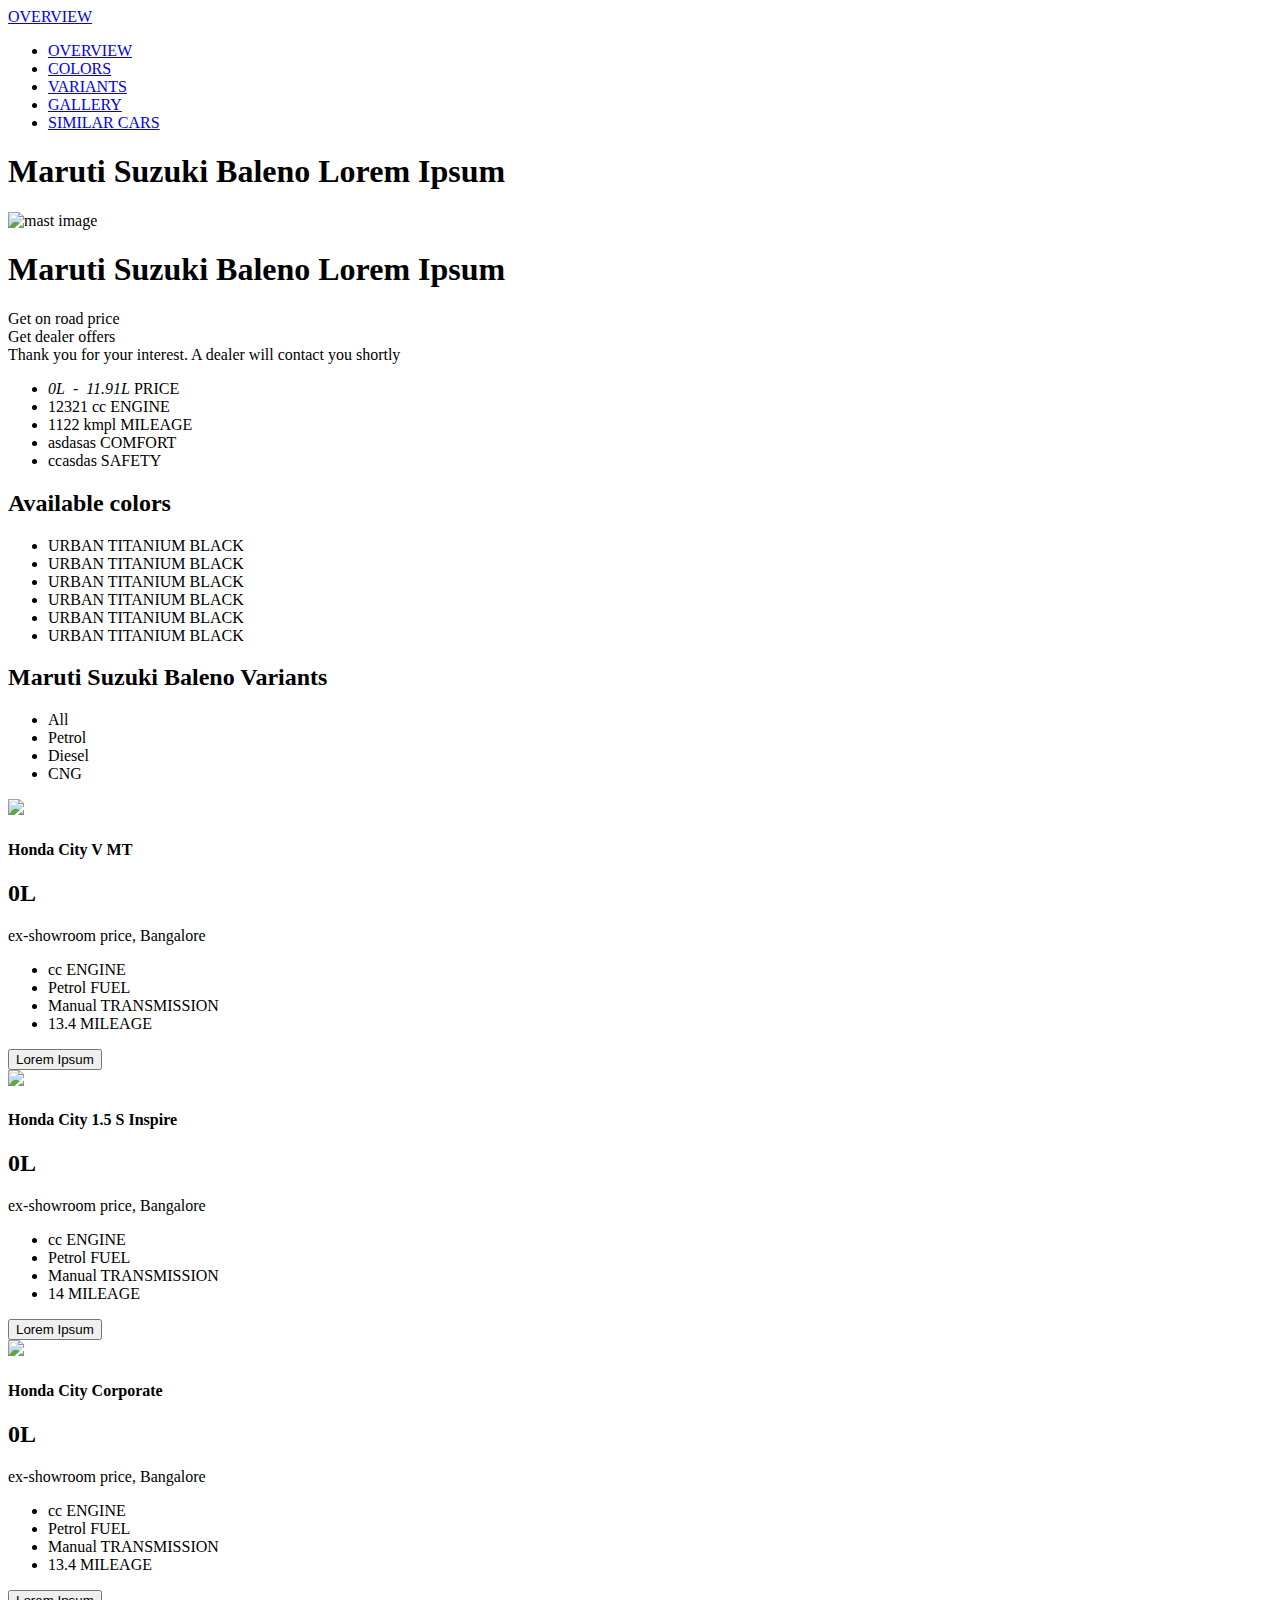
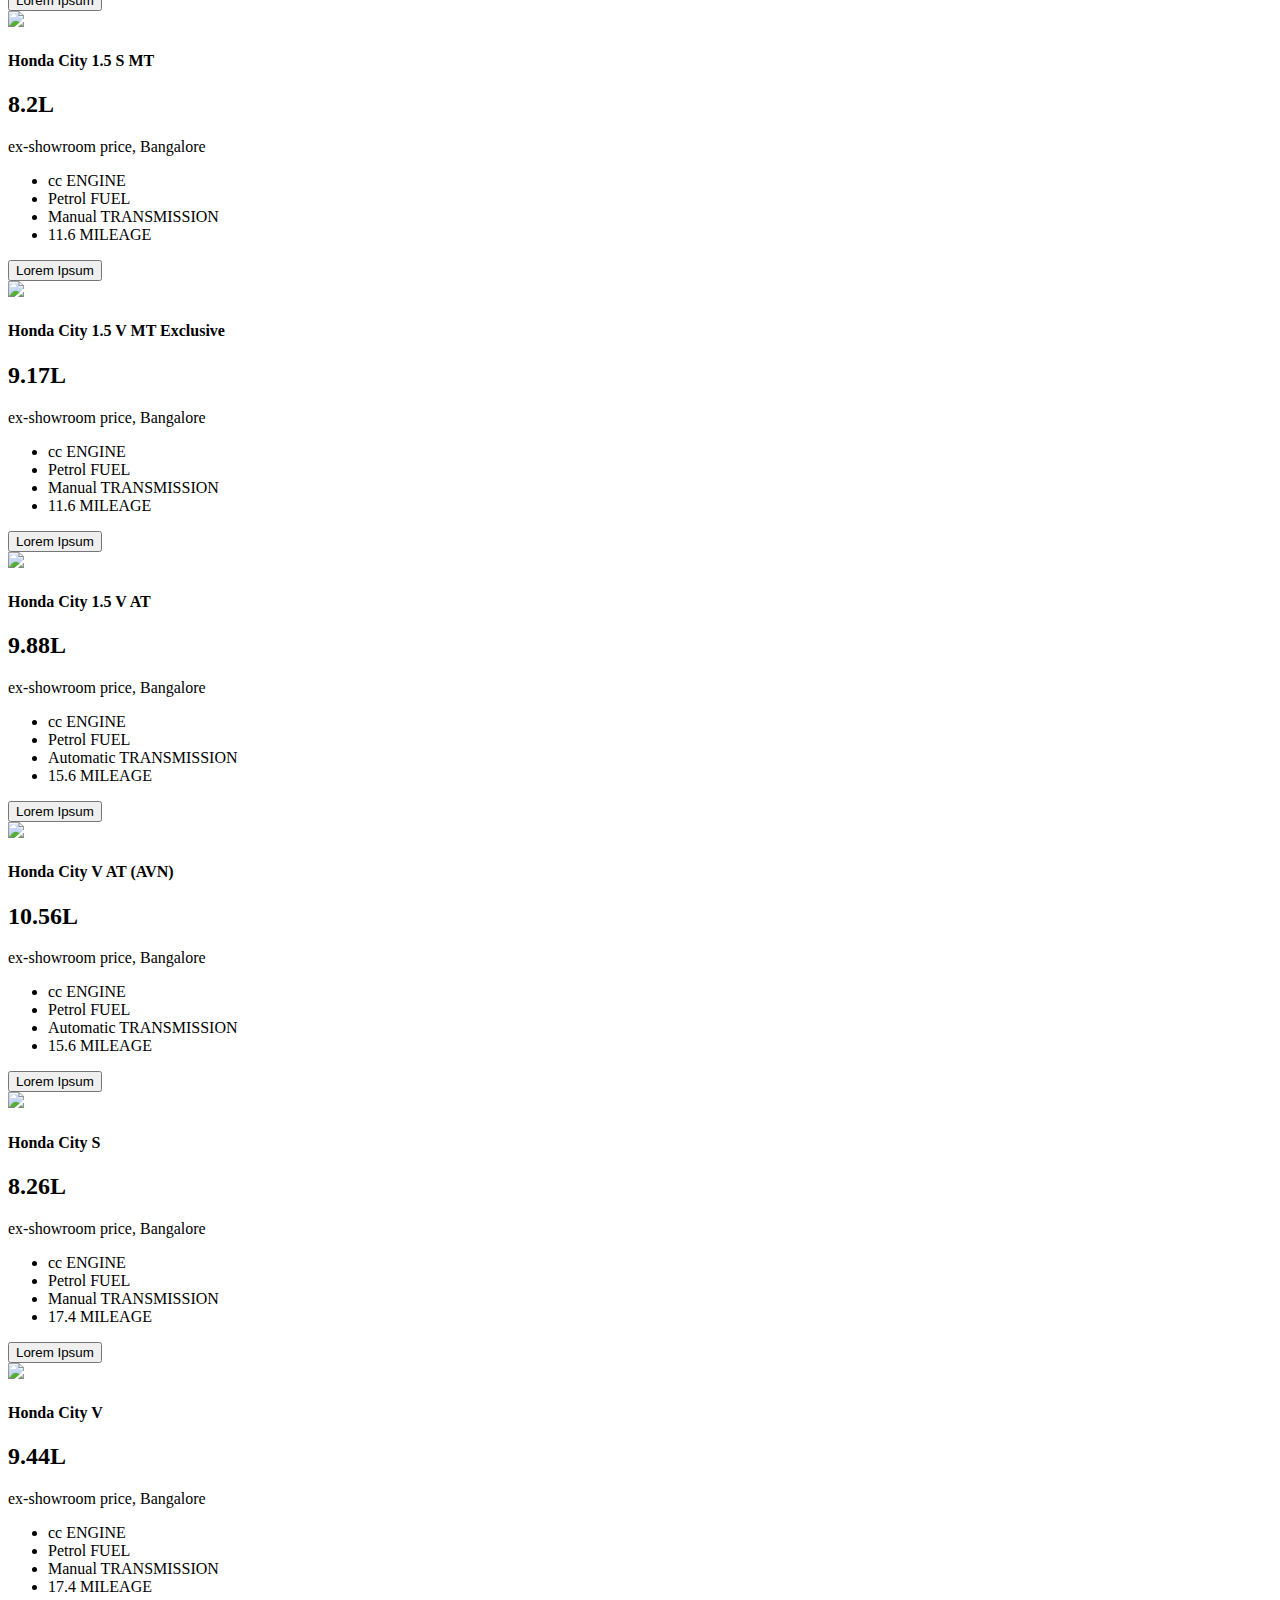
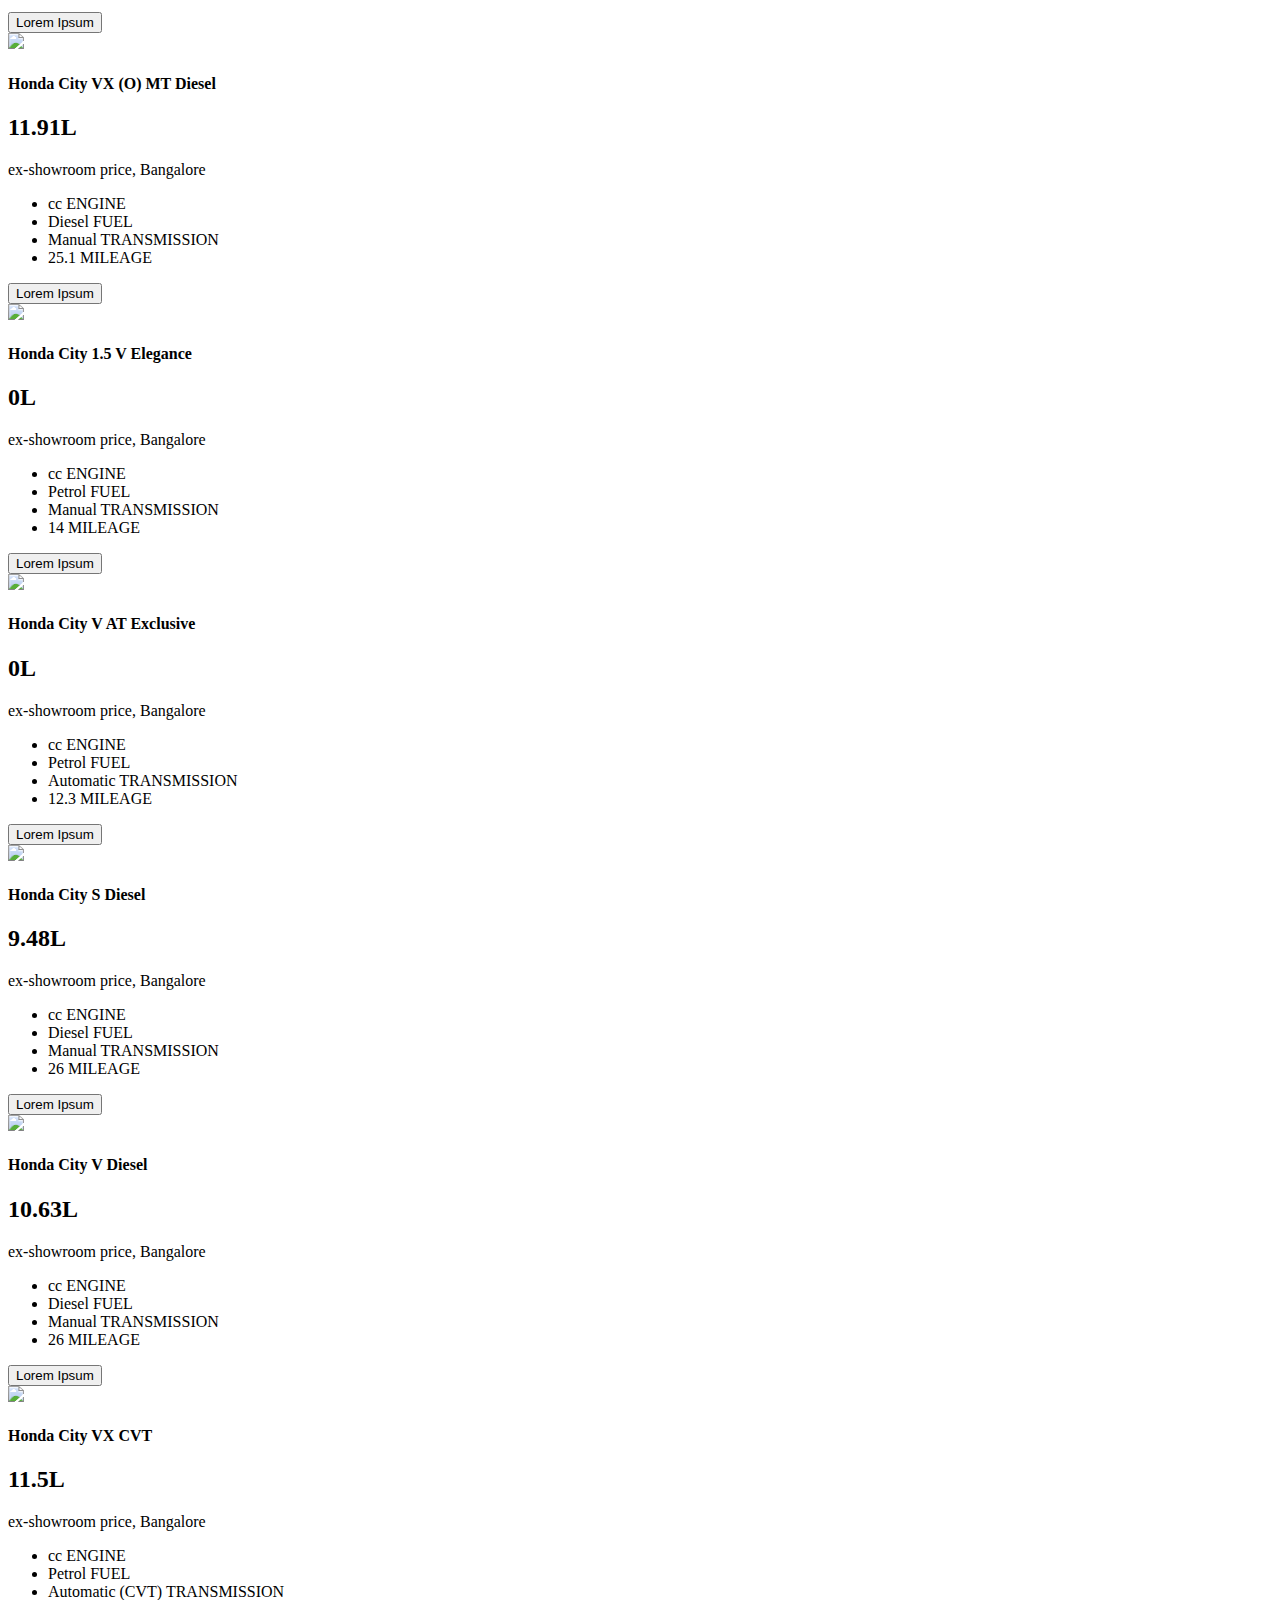
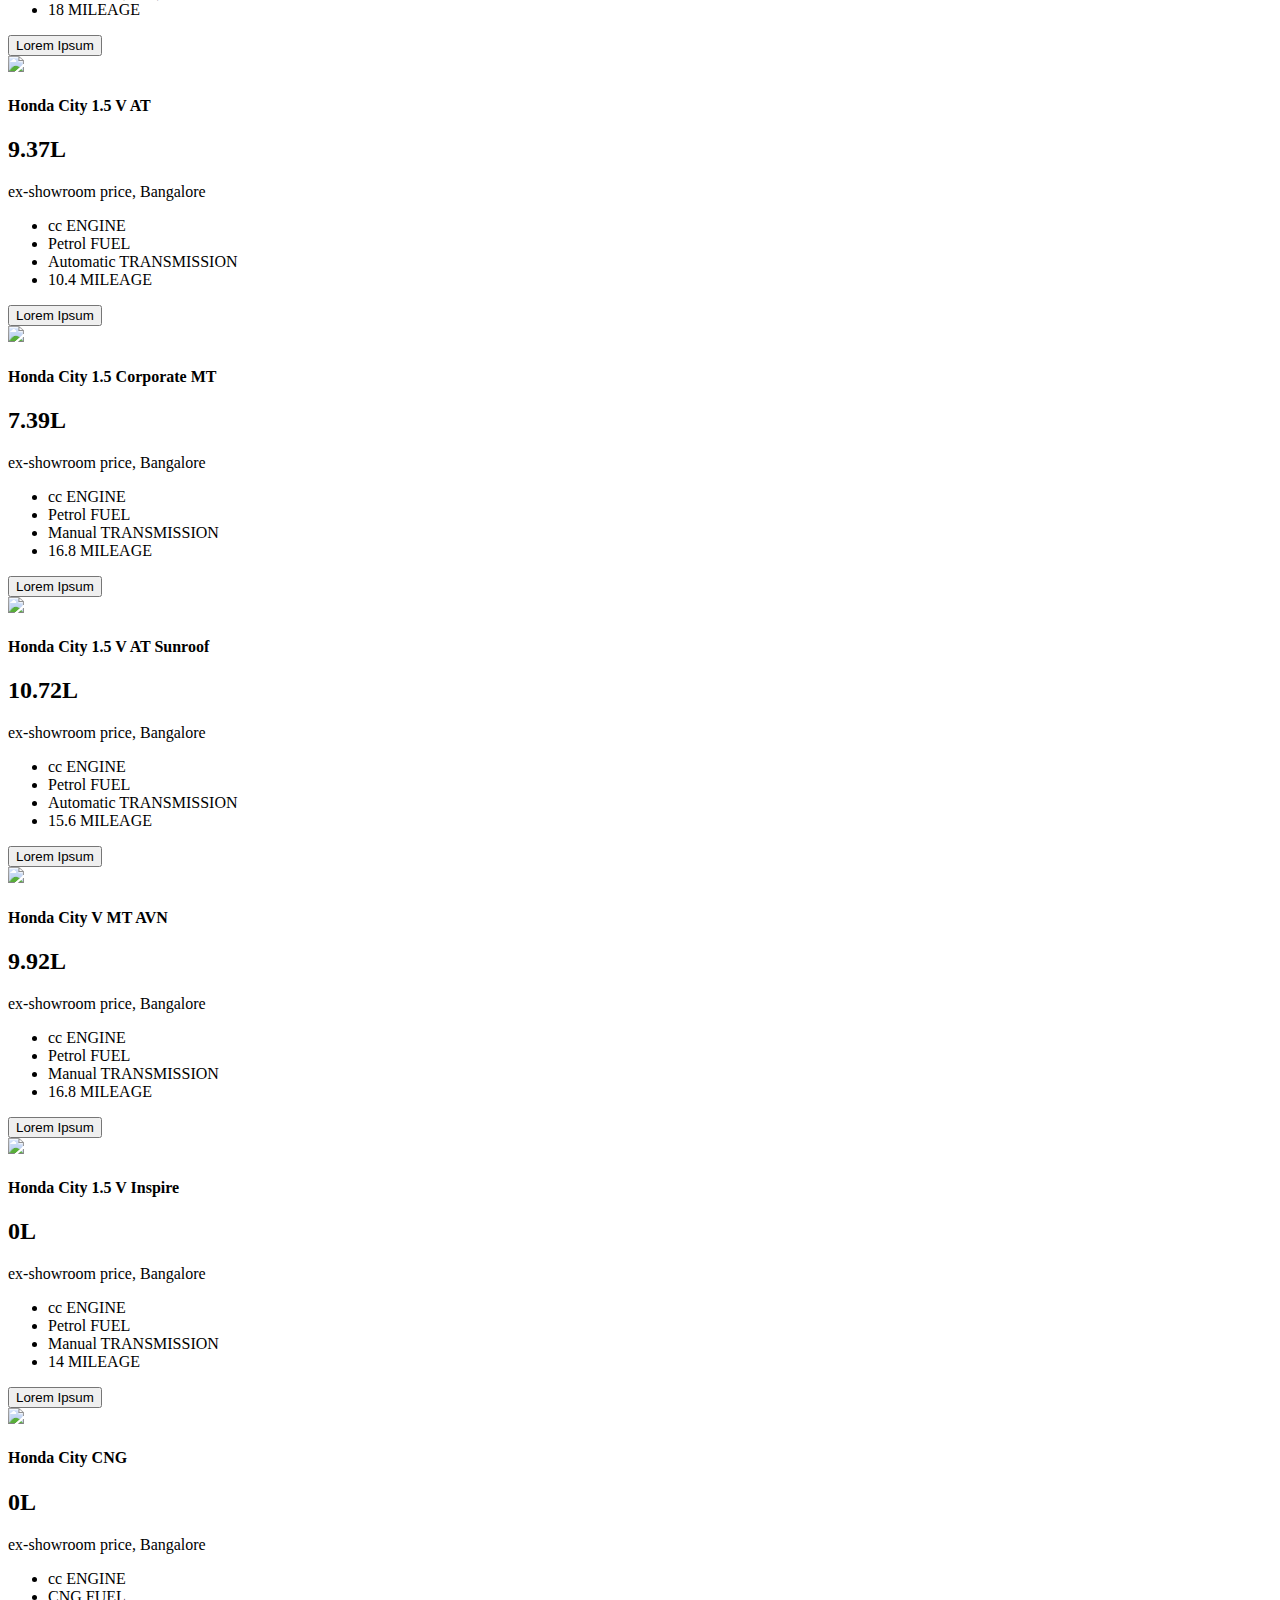
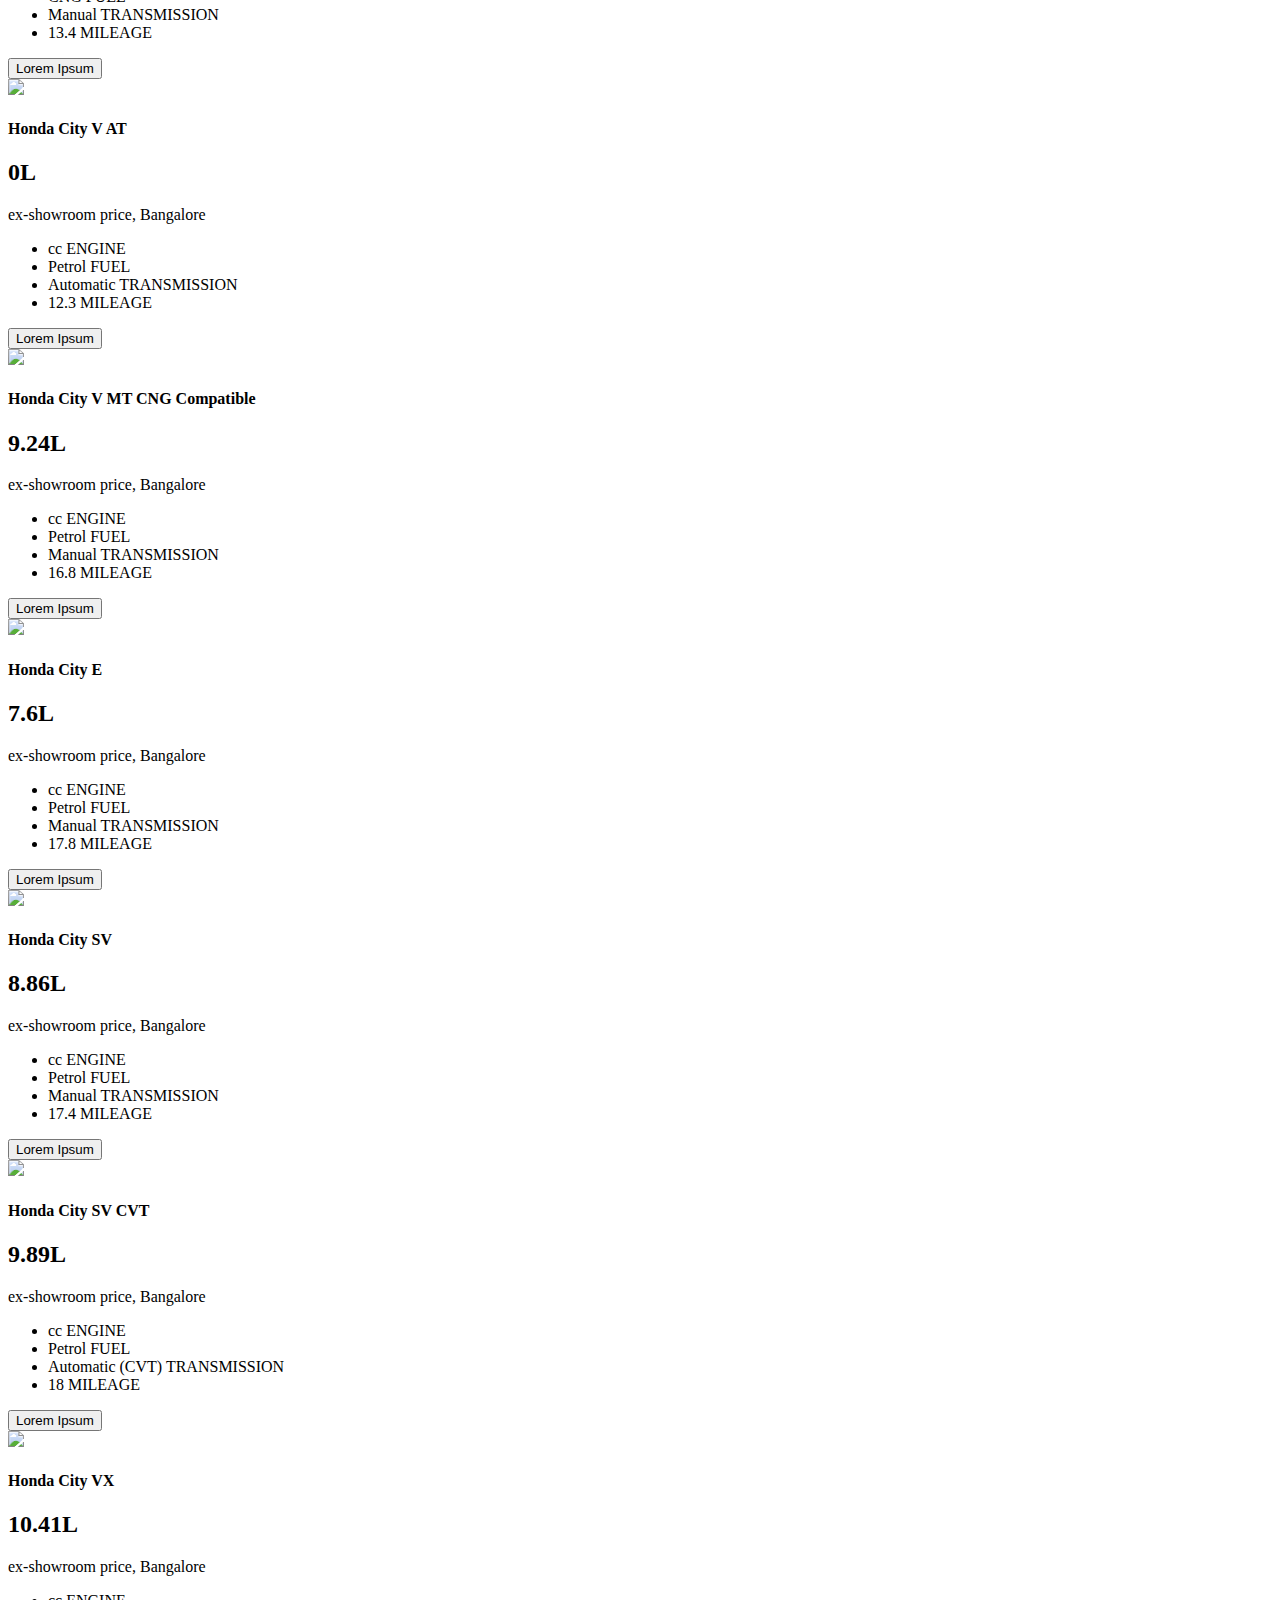
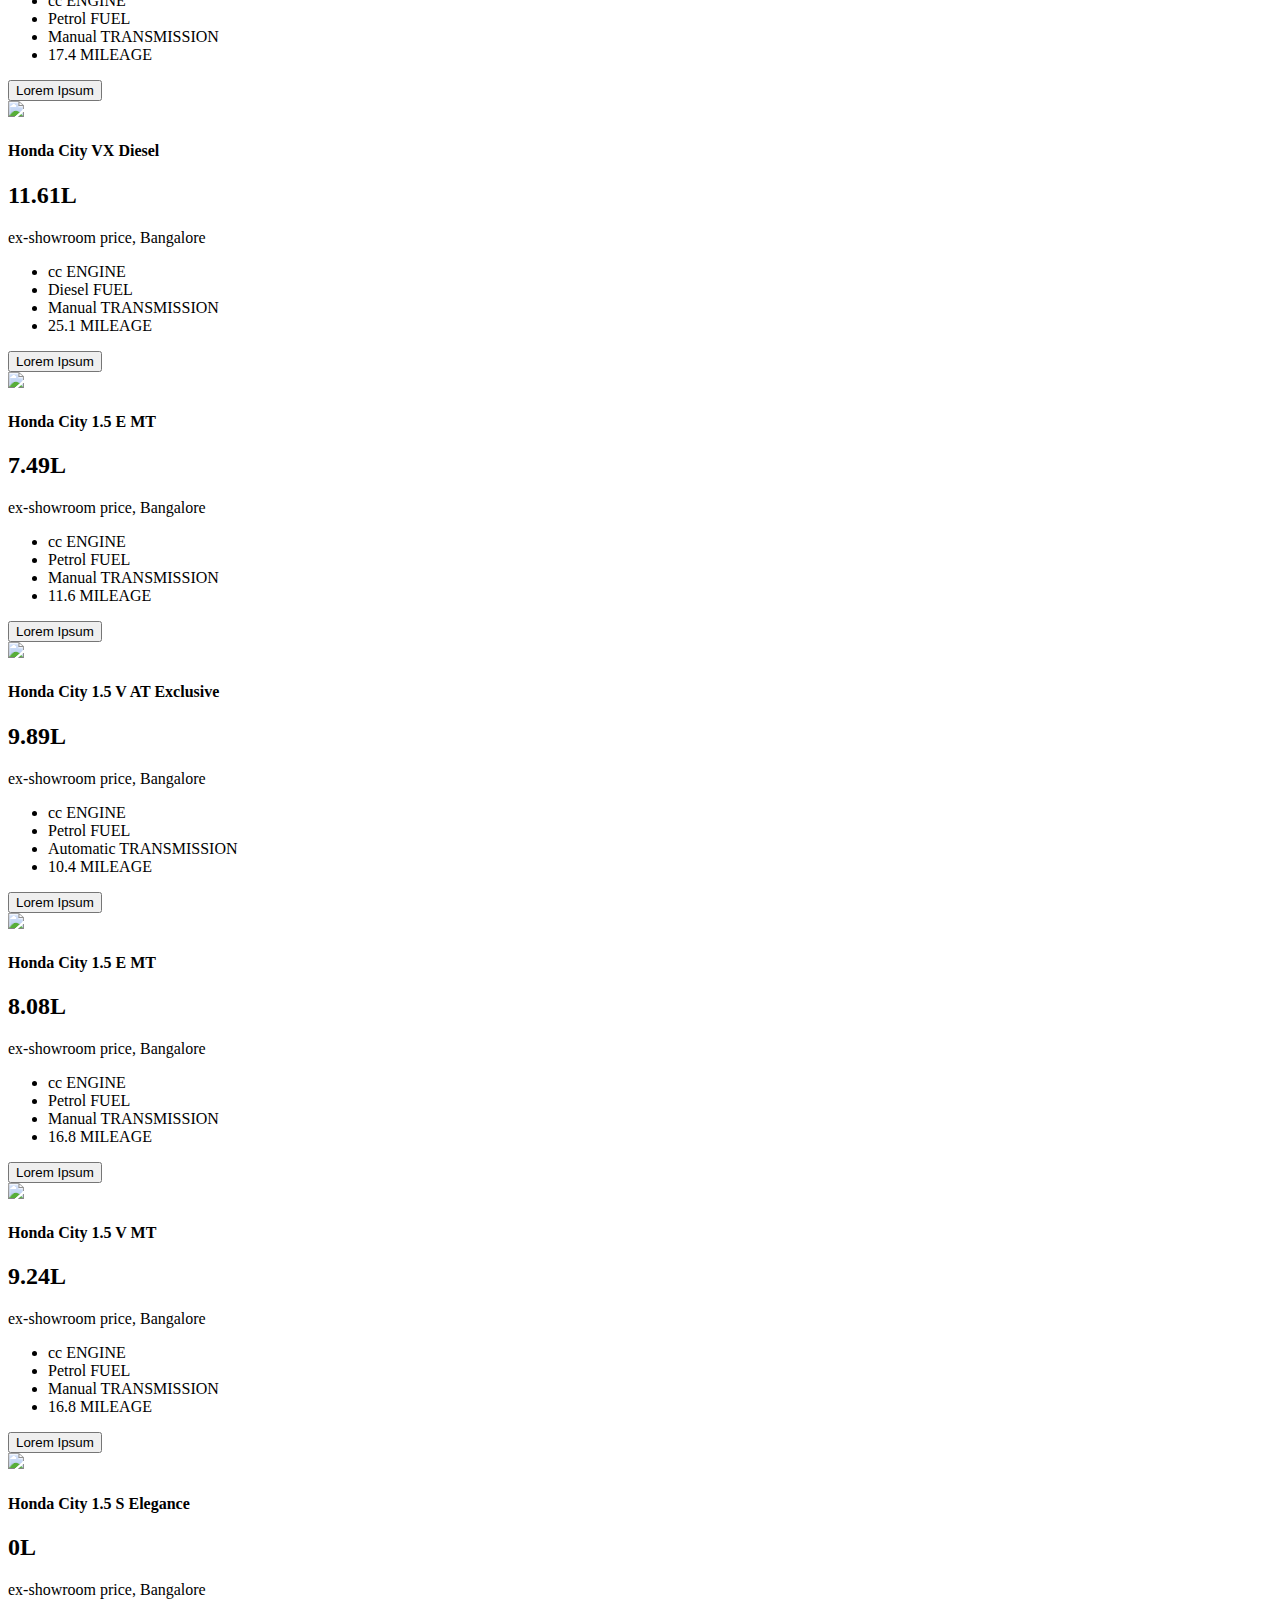
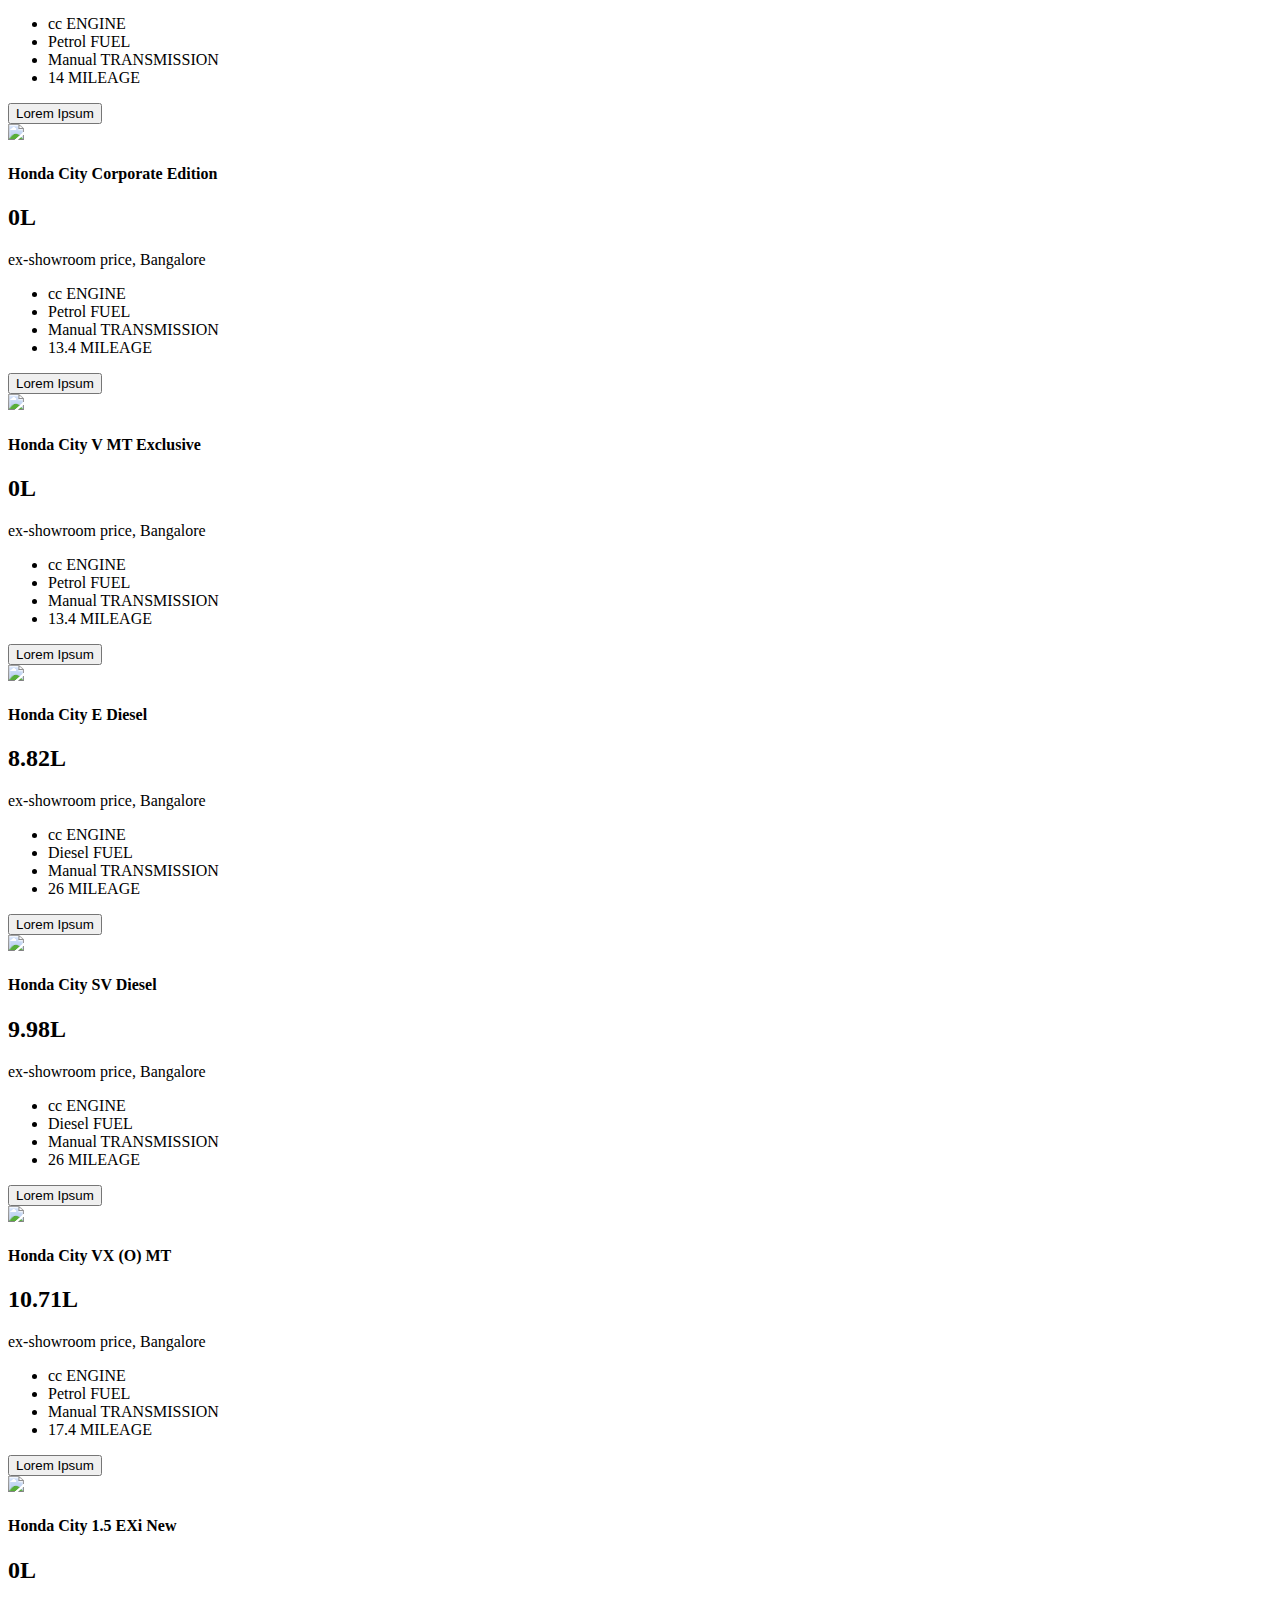
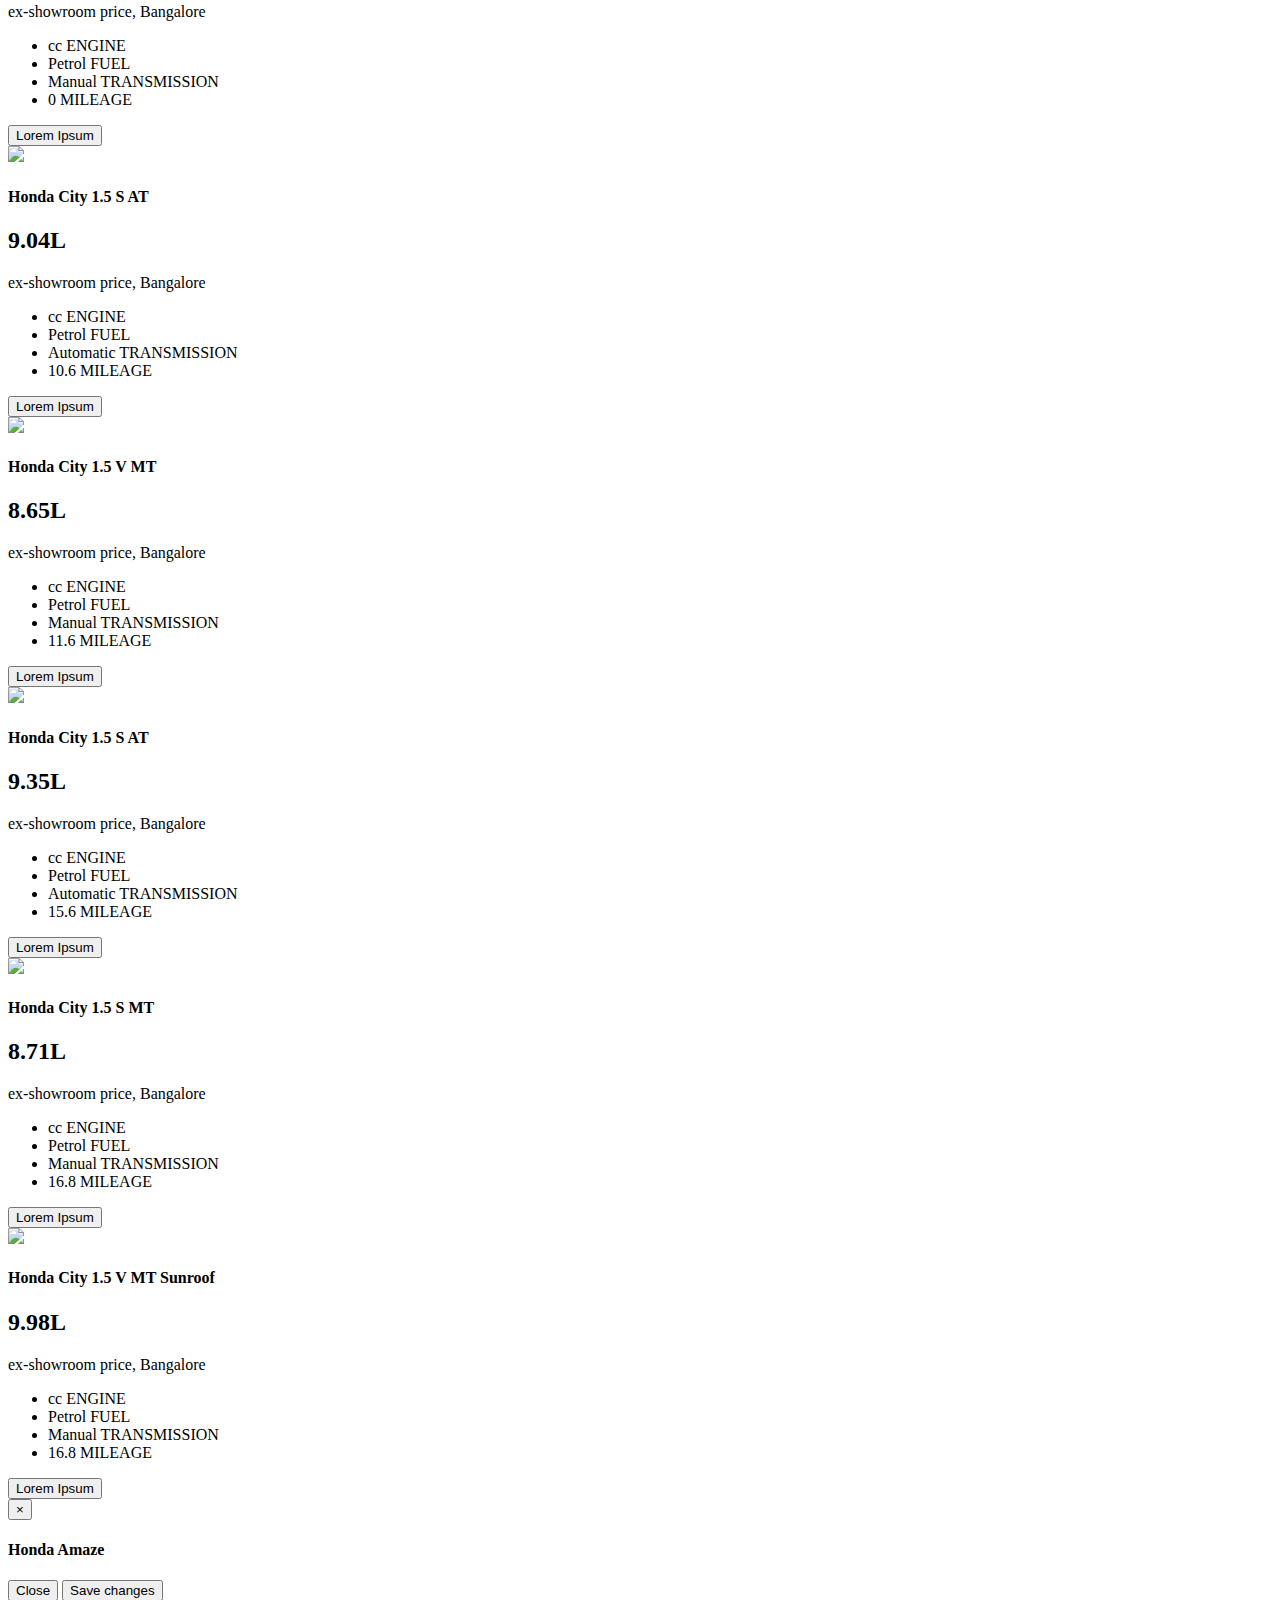
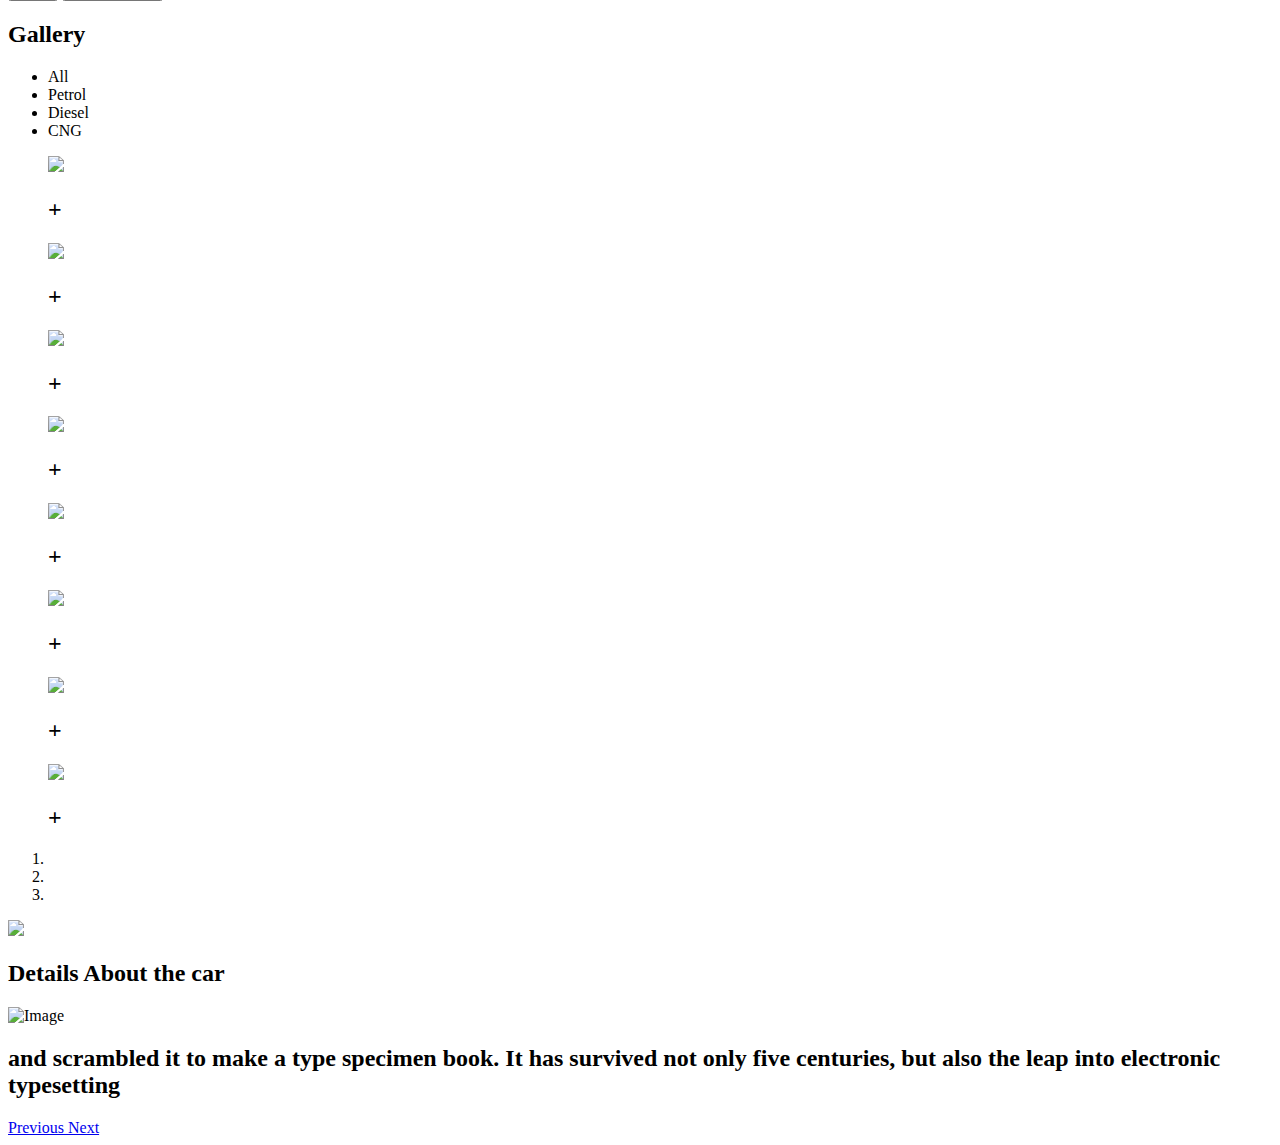
==== newcars.html @ f6df0045 "initial commit" ====
<!DOCTYPE html>
<html lang="">
<head>
    <meta charset="UTF-8">
    <title>Untitled Document</title>
	<meta name="Author" content=""/>
	<link rel="stylesheet" type="text/css" href="/home/quikr/quikr_prod/QuikrBaseCode/css/car/bootstrap.css">
	<link rel="stylesheet" type="text/css" href="/home/quikr/quikr_prod/QuikrBaseCode/public/css/cars/newcars/styles.css">
	<link rel="stylesheet" type="text/css" href="/home/quikr/quikr_prod/QuikrBaseCode/public/css/cars/newcars/carsmodel.css">

</head>
<body>
<div class="wrapper animate-in">
	<section class="container nc-heading"><nav class="row nc-nav js-nc-nav"><div class="col-xs-10 visible-xs">
            <a href="#">OVERVIEW</a><i class="icon-arrows_up"></i>
    </div>
    <ul class="col-xs-10 hidden-xs">
<li class="col-sm-2">
                    <a href="#">OVERVIEW</a><i class="icon-arrows_up visible-xs"></i>
            </li>
            <li class="col-sm-2"><a href="#">COLORS</a></li>
            <li class="col-sm-2"><a href="#">VARIANTS</a></li>
            <li class="col-sm-2"><a href="#">GALLERY</a></li>
            <li class="col-sm-2"><a href="#">SIMILAR CARS</a></li>
    </ul>
<div class="nc-share col-xs-2">
            <i class="icon-basic_share"></i>			
            <i class="icon-tweet hidden-xs"></i>
            <i class="icon-facebook-logo hidden-xs"></i>
            <i class="icon-facebook-logo hidden-xs"></i>
    </div>
</nav></section><section class="container nc-mask animate-mask" data-class="animate-mask"><div class="nc-image col-xs-12 col-sm-7">
        <h1 class="no-lr-padding col-xs-12 visible-xs">
                <span class="js-nc-modalname">Maruti Suzuki Baleno Lorem Ipsum</span>                        
        </h1>        
        <img class="img-responsive" src="/images/car/newcars/baleno.png" alt="mast image">
</div>
<div class="nc-cta col-xs-12 col-sm-5 animate-cta" data-class="animate-cta">
        <div class="row">
                <h1 class="no-lr-padding col-xs-12 hidden-xs">
                        <span class="js-nc-modalname">Maruti Suzuki Baleno Lorem Ipsum</span>                        
                </h1>                
                <div class="col-xs-12">
                        <div class="row">
                                <div class="nc-cta-price no-lr-padding col-xs-6">
                                        <a class="js-nc-cta-price no-lr-padding btn btn-style-normal ">
                                                Get on road price
                                        </a>
                                </div>
                                <div class="nc-cta-dealeroffer no-left-padding col-xs-6">
                                        <a class="js-nc-cta-dealeroffer no-lr-padding btn btn-style-normal">
                                                Get dealer offers
                                        </a>
                                </div>
                        </div>  
                        <div class="hidden">    
                                <i></i>
                                <div class="">
                                        <span>Thank you for your interest.</span>
                                        <span>A dealer will contact you shortly</span>
                                </div>
                        </div>
                </div>
        </div>
</div>


</section><section class="nc-features" data-class="animate-features"><ul class="container">
<li class="nc-price col-xs-2 ">
            <span>
                    <i class="nc-price-min js-price-min icon-rupee-symbol">0L</i>
                    &nbsp;-&nbsp;
                    <i class="js-price-max icon-rupee-symbol">11.91L</i>
            </span>
            <span>PRICE</span>
    </li>
    <li class="nc-price js-nc-engine col-xs-2">
            <span class="js-nc-engine-val">12321 cc</span>
            <span>ENGINE</span>
    </li>
    <li class="nc-price js-nc-mileage col-xs-2">
            <span class="js-nc-mileage-val">1122 kmpl</span>
            <span>MILEAGE</span>
    </li>
    <li class="nc-price js-nc-comfort col-xs-2">
            <span class="js-nc-comfort-val">asdasas</span>
            <span>COMFORT</span>
    </li>
    <li class="nc-price js-nc-safety col-xs-2">
            <span class="js-nc-safety-val">ccasdas</span>
            <span>SAFETY</span>
    </li>			
</ul></section><section class="container nc-colors animate-colors" data-class="animate-colors"><h2 class="col-xs-12">Available colors</h2>
	<ul class="col-xs-12">
<li class="col-xs-2 col-sm-3">
                <div class="row">
                        <div class="nc-colorhex col-xs-2 col-sm-3"></div>
                        <div class="nc-colorname hidden-xs col-sm-9">
                                <span>URBAN TITANIUM</span> 
                                <span class="">BLACK</span>
                        </div>
                </div>
        </li>
        <li class="col-xs-2 col-sm-3">
                <div class="row">				
                        <div class="nc-colorhex col-xs-2 col-sm-3"></div>				
                        <div class="nc-colorname col-sm-9 hidden-xs">
                                <span>URBAN TITANIUM</span> 
                                <span class="">BLACK</span>
                        </div>
                </div>
        </li>
        <li class="col-xs-2 col-sm-3">
                <div class="row">				
                        <div class="nc-colorhex col-xs-2 col-sm-3"></div>				
                        <div class="nc-colorname col-sm-9 hidden-xs">
                                <span>URBAN TITANIUM</span> 
                                <span class="">BLACK</span>
                        </div>
                </div>
        </li>
        <li class="col-xs-2 col-sm-3">
                <div class="row">
                        <div class="nc-colorhex col-xs-2 col-sm-3"></div>				
                        <div class="nc-colorname col-sm-9 hidden-xs">
                                <span>URBAN TITANIUM</span> 
                                <span class="">BLACK</span>
                        </div>
                </div>
        </li>
        <li class="col-xs-2 col-sm-3">
                <div class="row">				
                        <div class="nc-colorhex col-xs-2 col-sm-3"></div>

                        <div class="nc-colorname col-sm-9 hidden-xs">
                                <span>URBAN TITANIUM</span> 
                                <span class="">BLACK</span>
                        </div>
                </div>
        </li>
        <li class="col-xs-2 col-sm-3">
                <div class="row">				
                        <div class="nc-colorhex col-xs-2 col-sm-3"></div>
                        <div class="nc-colorname col-sm-9 hidden-xs">
                                <span>URBAN TITANIUM</span> 
                                <span class="">BLACK</span>
                        </div>
                </div>
        </li>
</ul></section><section class="nc-variants"><div class="container animate-variants" data-class="animate-variants">
                        <div class="row">
                                <h2 class="col-sm-6">Maruti Suzuki Baleno Variants</h2>		
                                <div class="col-sm-6">
                                        <ul class="row  nav-btn">
<li class="col-sm-3"><a class="btn btn-filled">All</a></li>
                                                <li class="col-sm-3"><a class="btn btn-border">Petrol</a></li>
                                                <li class="col-sm-3"><a class="btn btn-border">Diesel</a></li>
                                                <li class="col-sm-3"><a class="btn btn-border">CNG</a></li>
                                        </ul>
</div>
                        </div>
                <div class="nc-desc col-xs-12 col-sm-4">
    <div class="nc-image hidden-xs">
            <img src="/images/car/newcars/variant.png">
</div>
    <h4>Honda City V MT</h4>			
    <div class="nc-price">
            <h2>
<i class="icon-rupee-symbol"></i><span class="js-nc-price-val">0L</span>
</h2>
            <div class="nc-src js-nc-city-val">ex-showroom price, Bangalore</div>
    </div>
    <ul class="nc-features col-xs-12">
<li class="nc-engine col-xs-3">
        <span class="js-nc-engine-val"> cc</span>
        <span class="static">ENGINE</span>
      </li>
      <li class="nc-fuel col-xs-3">
        <span class="js-nc-fuel-val">Petrol</span>
        <span class="static">FUEL</span>
      </li>
      <li class="nc-transmission col-xs-3">
        <span class="js-nc-transmission-val">Manual</span>
        <span class="static">TRANSMISSION</span>
      </li>
      <li class="nc-mileage col-xs-3">
        <span class="js-nc-mileage-val">13.4</span>
        <span class="static">MILEAGE</span>
      </li>                       
  </ul>
<button type="button" class="btn btn-border cardButton col-md-5">Lorem Ipsum</button>					
</div>
<div class="nc-desc col-xs-12 col-sm-4">
    <div class="nc-image hidden-xs">
            <img src="/images/car/newcars/variant.png">
</div>
    <h4>Honda City 1.5 S Inspire</h4>			
    <div class="nc-price">
            <h2>
<i class="icon-rupee-symbol"></i><span class="js-nc-price-val">0L</span>
</h2>
            <div class="nc-src js-nc-city-val">ex-showroom price, Bangalore</div>
    </div>
    <ul class="nc-features col-xs-12">
<li class="nc-engine col-xs-3">
        <span class="js-nc-engine-val"> cc</span>
        <span class="static">ENGINE</span>
      </li>
      <li class="nc-fuel col-xs-3">
        <span class="js-nc-fuel-val">Petrol</span>
        <span class="static">FUEL</span>
      </li>
      <li class="nc-transmission col-xs-3">
        <span class="js-nc-transmission-val">Manual</span>
        <span class="static">TRANSMISSION</span>
      </li>
      <li class="nc-mileage col-xs-3">
        <span class="js-nc-mileage-val">14</span>
        <span class="static">MILEAGE</span>
      </li>                       
  </ul>
<button type="button" class="btn btn-border cardButton col-md-5">Lorem Ipsum</button>					
</div>
<div class="nc-desc col-xs-12 col-sm-4">
    <div class="nc-image hidden-xs">
            <img src="/images/car/newcars/variant.png">
</div>
    <h4>Honda City Corporate</h4>			
    <div class="nc-price">
            <h2>
<i class="icon-rupee-symbol"></i><span class="js-nc-price-val">0L</span>
</h2>
            <div class="nc-src js-nc-city-val">ex-showroom price, Bangalore</div>
    </div>
    <ul class="nc-features col-xs-12">
<li class="nc-engine col-xs-3">
        <span class="js-nc-engine-val"> cc</span>
        <span class="static">ENGINE</span>
      </li>
      <li class="nc-fuel col-xs-3">
        <span class="js-nc-fuel-val">Petrol</span>
        <span class="static">FUEL</span>
      </li>
      <li class="nc-transmission col-xs-3">
        <span class="js-nc-transmission-val">Manual</span>
        <span class="static">TRANSMISSION</span>
      </li>
      <li class="nc-mileage col-xs-3">
        <span class="js-nc-mileage-val">13.4</span>
        <span class="static">MILEAGE</span>
      </li>                       
  </ul>
<button type="button" class="btn btn-border cardButton col-md-5">Lorem Ipsum</button>					
</div>
<div class="nc-desc col-xs-12 col-sm-4">
    <div class="nc-image hidden-xs">
            <img src="/images/car/newcars/variant.png">
</div>
    <h4>Honda City 1.5 S MT</h4>			
    <div class="nc-price">
            <h2>
<i class="icon-rupee-symbol"></i><span class="js-nc-price-val">8.2L</span>
</h2>
            <div class="nc-src js-nc-city-val">ex-showroom price, Bangalore</div>
    </div>
    <ul class="nc-features col-xs-12">
<li class="nc-engine col-xs-3">
        <span class="js-nc-engine-val"> cc</span>
        <span class="static">ENGINE</span>
      </li>
      <li class="nc-fuel col-xs-3">
        <span class="js-nc-fuel-val">Petrol</span>
        <span class="static">FUEL</span>
      </li>
      <li class="nc-transmission col-xs-3">
        <span class="js-nc-transmission-val">Manual</span>
        <span class="static">TRANSMISSION</span>
      </li>
      <li class="nc-mileage col-xs-3">
        <span class="js-nc-mileage-val">11.6</span>
        <span class="static">MILEAGE</span>
      </li>                       
  </ul>
<button type="button" class="btn btn-border cardButton col-md-5">Lorem Ipsum</button>					
</div>
<div class="nc-desc col-xs-12 col-sm-4">
    <div class="nc-image hidden-xs">
            <img src="/images/car/newcars/variant.png">
</div>
    <h4>Honda City 1.5 V MT Exclusive</h4>			
    <div class="nc-price">
            <h2>
<i class="icon-rupee-symbol"></i><span class="js-nc-price-val">9.17L</span>
</h2>
            <div class="nc-src js-nc-city-val">ex-showroom price, Bangalore</div>
    </div>
    <ul class="nc-features col-xs-12">
<li class="nc-engine col-xs-3">
        <span class="js-nc-engine-val"> cc</span>
        <span class="static">ENGINE</span>
      </li>
      <li class="nc-fuel col-xs-3">
        <span class="js-nc-fuel-val">Petrol</span>
        <span class="static">FUEL</span>
      </li>
      <li class="nc-transmission col-xs-3">
        <span class="js-nc-transmission-val">Manual</span>
        <span class="static">TRANSMISSION</span>
      </li>
      <li class="nc-mileage col-xs-3">
        <span class="js-nc-mileage-val">11.6</span>
        <span class="static">MILEAGE</span>
      </li>                       
  </ul>
<button type="button" class="btn btn-border cardButton col-md-5">Lorem Ipsum</button>					
</div>
<div class="nc-desc col-xs-12 col-sm-4">
    <div class="nc-image hidden-xs">
            <img src="/images/car/newcars/variant.png">
</div>
    <h4>Honda City 1.5 V AT</h4>			
    <div class="nc-price">
            <h2>
<i class="icon-rupee-symbol"></i><span class="js-nc-price-val">9.88L</span>
</h2>
            <div class="nc-src js-nc-city-val">ex-showroom price, Bangalore</div>
    </div>
    <ul class="nc-features col-xs-12">
<li class="nc-engine col-xs-3">
        <span class="js-nc-engine-val"> cc</span>
        <span class="static">ENGINE</span>
      </li>
      <li class="nc-fuel col-xs-3">
        <span class="js-nc-fuel-val">Petrol</span>
        <span class="static">FUEL</span>
      </li>
      <li class="nc-transmission col-xs-3">
        <span class="js-nc-transmission-val">Automatic</span>
        <span class="static">TRANSMISSION</span>
      </li>
      <li class="nc-mileage col-xs-3">
        <span class="js-nc-mileage-val">15.6</span>
        <span class="static">MILEAGE</span>
      </li>                       
  </ul>
<button type="button" class="btn btn-border cardButton col-md-5">Lorem Ipsum</button>					
</div>
<div class="nc-desc col-xs-12 col-sm-4">
    <div class="nc-image hidden-xs">
            <img src="/images/car/newcars/variant.png">
</div>
    <h4>Honda City V AT (AVN)</h4>			
    <div class="nc-price">
            <h2>
<i class="icon-rupee-symbol"></i><span class="js-nc-price-val">10.56L</span>
</h2>
            <div class="nc-src js-nc-city-val">ex-showroom price, Bangalore</div>
    </div>
    <ul class="nc-features col-xs-12">
<li class="nc-engine col-xs-3">
        <span class="js-nc-engine-val"> cc</span>
        <span class="static">ENGINE</span>
      </li>
      <li class="nc-fuel col-xs-3">
        <span class="js-nc-fuel-val">Petrol</span>
        <span class="static">FUEL</span>
      </li>
      <li class="nc-transmission col-xs-3">
        <span class="js-nc-transmission-val">Automatic</span>
        <span class="static">TRANSMISSION</span>
      </li>
      <li class="nc-mileage col-xs-3">
        <span class="js-nc-mileage-val">15.6</span>
        <span class="static">MILEAGE</span>
      </li>                       
  </ul>
<button type="button" class="btn btn-border cardButton col-md-5">Lorem Ipsum</button>					
</div>
<div class="nc-desc col-xs-12 col-sm-4">
    <div class="nc-image hidden-xs">
            <img src="/images/car/newcars/variant.png">
</div>
    <h4>Honda City S</h4>			
    <div class="nc-price">
            <h2>
<i class="icon-rupee-symbol"></i><span class="js-nc-price-val">8.26L</span>
</h2>
            <div class="nc-src js-nc-city-val">ex-showroom price, Bangalore</div>
    </div>
    <ul class="nc-features col-xs-12">
<li class="nc-engine col-xs-3">
        <span class="js-nc-engine-val"> cc</span>
        <span class="static">ENGINE</span>
      </li>
      <li class="nc-fuel col-xs-3">
        <span class="js-nc-fuel-val">Petrol</span>
        <span class="static">FUEL</span>
      </li>
      <li class="nc-transmission col-xs-3">
        <span class="js-nc-transmission-val">Manual</span>
        <span class="static">TRANSMISSION</span>
      </li>
      <li class="nc-mileage col-xs-3">
        <span class="js-nc-mileage-val">17.4</span>
        <span class="static">MILEAGE</span>
      </li>                       
  </ul>
<button type="button" class="btn btn-border cardButton col-md-5">Lorem Ipsum</button>					
</div>
<div class="nc-desc col-xs-12 col-sm-4">
    <div class="nc-image hidden-xs">
            <img src="/images/car/newcars/variant.png">
</div>
    <h4>Honda City V</h4>			
    <div class="nc-price">
            <h2>
<i class="icon-rupee-symbol"></i><span class="js-nc-price-val">9.44L</span>
</h2>
            <div class="nc-src js-nc-city-val">ex-showroom price, Bangalore</div>
    </div>
    <ul class="nc-features col-xs-12">
<li class="nc-engine col-xs-3">
        <span class="js-nc-engine-val"> cc</span>
        <span class="static">ENGINE</span>
      </li>
      <li class="nc-fuel col-xs-3">
        <span class="js-nc-fuel-val">Petrol</span>
        <span class="static">FUEL</span>
      </li>
      <li class="nc-transmission col-xs-3">
        <span class="js-nc-transmission-val">Manual</span>
        <span class="static">TRANSMISSION</span>
      </li>
      <li class="nc-mileage col-xs-3">
        <span class="js-nc-mileage-val">17.4</span>
        <span class="static">MILEAGE</span>
      </li>                       
  </ul>
<button type="button" class="btn btn-border cardButton col-md-5">Lorem Ipsum</button>					
</div>
<div class="nc-desc col-xs-12 col-sm-4">
    <div class="nc-image hidden-xs">
            <img src="/images/car/newcars/variant.png">
</div>
    <h4>Honda City VX (O) MT Diesel</h4>			
    <div class="nc-price">
            <h2>
<i class="icon-rupee-symbol"></i><span class="js-nc-price-val">11.91L</span>
</h2>
            <div class="nc-src js-nc-city-val">ex-showroom price, Bangalore</div>
    </div>
    <ul class="nc-features col-xs-12">
<li class="nc-engine col-xs-3">
        <span class="js-nc-engine-val"> cc</span>
        <span class="static">ENGINE</span>
      </li>
      <li class="nc-fuel col-xs-3">
        <span class="js-nc-fuel-val">Diesel</span>
        <span class="static">FUEL</span>
      </li>
      <li class="nc-transmission col-xs-3">
        <span class="js-nc-transmission-val">Manual</span>
        <span class="static">TRANSMISSION</span>
      </li>
      <li class="nc-mileage col-xs-3">
        <span class="js-nc-mileage-val">25.1</span>
        <span class="static">MILEAGE</span>
      </li>                       
  </ul>
<button type="button" class="btn btn-border cardButton col-md-5">Lorem Ipsum</button>					
</div>
<div class="nc-desc col-xs-12 col-sm-4">
    <div class="nc-image hidden-xs">
            <img src="/images/car/newcars/variant.png">
</div>
    <h4>Honda City 1.5 V Elegance</h4>			
    <div class="nc-price">
            <h2>
<i class="icon-rupee-symbol"></i><span class="js-nc-price-val">0L</span>
</h2>
            <div class="nc-src js-nc-city-val">ex-showroom price, Bangalore</div>
    </div>
    <ul class="nc-features col-xs-12">
<li class="nc-engine col-xs-3">
        <span class="js-nc-engine-val"> cc</span>
        <span class="static">ENGINE</span>
      </li>
      <li class="nc-fuel col-xs-3">
        <span class="js-nc-fuel-val">Petrol</span>
        <span class="static">FUEL</span>
      </li>
      <li class="nc-transmission col-xs-3">
        <span class="js-nc-transmission-val">Manual</span>
        <span class="static">TRANSMISSION</span>
      </li>
      <li class="nc-mileage col-xs-3">
        <span class="js-nc-mileage-val">14</span>
        <span class="static">MILEAGE</span>
      </li>                       
  </ul>
<button type="button" class="btn btn-border cardButton col-md-5">Lorem Ipsum</button>					
</div>
<div class="nc-desc col-xs-12 col-sm-4">
    <div class="nc-image hidden-xs">
            <img src="/images/car/newcars/variant.png">
</div>
    <h4>Honda City V AT Exclusive</h4>			
    <div class="nc-price">
            <h2>
<i class="icon-rupee-symbol"></i><span class="js-nc-price-val">0L</span>
</h2>
            <div class="nc-src js-nc-city-val">ex-showroom price, Bangalore</div>
    </div>
    <ul class="nc-features col-xs-12">
<li class="nc-engine col-xs-3">
        <span class="js-nc-engine-val"> cc</span>
        <span class="static">ENGINE</span>
      </li>
      <li class="nc-fuel col-xs-3">
        <span class="js-nc-fuel-val">Petrol</span>
        <span class="static">FUEL</span>
      </li>
      <li class="nc-transmission col-xs-3">
        <span class="js-nc-transmission-val">Automatic</span>
        <span class="static">TRANSMISSION</span>
      </li>
      <li class="nc-mileage col-xs-3">
        <span class="js-nc-mileage-val">12.3</span>
        <span class="static">MILEAGE</span>
      </li>                       
  </ul>
<button type="button" class="btn btn-border cardButton col-md-5">Lorem Ipsum</button>					
</div>
<div class="nc-desc col-xs-12 col-sm-4">
    <div class="nc-image hidden-xs">
            <img src="/images/car/newcars/variant.png">
</div>
    <h4>Honda City S Diesel</h4>			
    <div class="nc-price">
            <h2>
<i class="icon-rupee-symbol"></i><span class="js-nc-price-val">9.48L</span>
</h2>
            <div class="nc-src js-nc-city-val">ex-showroom price, Bangalore</div>
    </div>
    <ul class="nc-features col-xs-12">
<li class="nc-engine col-xs-3">
        <span class="js-nc-engine-val"> cc</span>
        <span class="static">ENGINE</span>
      </li>
      <li class="nc-fuel col-xs-3">
        <span class="js-nc-fuel-val">Diesel</span>
        <span class="static">FUEL</span>
      </li>
      <li class="nc-transmission col-xs-3">
        <span class="js-nc-transmission-val">Manual</span>
        <span class="static">TRANSMISSION</span>
      </li>
      <li class="nc-mileage col-xs-3">
        <span class="js-nc-mileage-val">26</span>
        <span class="static">MILEAGE</span>
      </li>                       
  </ul>
<button type="button" class="btn btn-border cardButton col-md-5">Lorem Ipsum</button>					
</div>
<div class="nc-desc col-xs-12 col-sm-4">
    <div class="nc-image hidden-xs">
            <img src="/images/car/newcars/variant.png">
</div>
    <h4>Honda City V Diesel</h4>			
    <div class="nc-price">
            <h2>
<i class="icon-rupee-symbol"></i><span class="js-nc-price-val">10.63L</span>
</h2>
            <div class="nc-src js-nc-city-val">ex-showroom price, Bangalore</div>
    </div>
    <ul class="nc-features col-xs-12">
<li class="nc-engine col-xs-3">
        <span class="js-nc-engine-val"> cc</span>
        <span class="static">ENGINE</span>
      </li>
      <li class="nc-fuel col-xs-3">
        <span class="js-nc-fuel-val">Diesel</span>
        <span class="static">FUEL</span>
      </li>
      <li class="nc-transmission col-xs-3">
        <span class="js-nc-transmission-val">Manual</span>
        <span class="static">TRANSMISSION</span>
      </li>
      <li class="nc-mileage col-xs-3">
        <span class="js-nc-mileage-val">26</span>
        <span class="static">MILEAGE</span>
      </li>                       
  </ul>
<button type="button" class="btn btn-border cardButton col-md-5">Lorem Ipsum</button>					
</div>
<div class="nc-desc col-xs-12 col-sm-4">
    <div class="nc-image hidden-xs">
            <img src="/images/car/newcars/variant.png">
</div>
    <h4>Honda City VX CVT</h4>			
    <div class="nc-price">
            <h2>
<i class="icon-rupee-symbol"></i><span class="js-nc-price-val">11.5L</span>
</h2>
            <div class="nc-src js-nc-city-val">ex-showroom price, Bangalore</div>
    </div>
    <ul class="nc-features col-xs-12">
<li class="nc-engine col-xs-3">
        <span class="js-nc-engine-val"> cc</span>
        <span class="static">ENGINE</span>
      </li>
      <li class="nc-fuel col-xs-3">
        <span class="js-nc-fuel-val">Petrol</span>
        <span class="static">FUEL</span>
      </li>
      <li class="nc-transmission col-xs-3">
        <span class="js-nc-transmission-val">Automatic (CVT)</span>
        <span class="static">TRANSMISSION</span>
      </li>
      <li class="nc-mileage col-xs-3">
        <span class="js-nc-mileage-val">18</span>
        <span class="static">MILEAGE</span>
      </li>                       
  </ul>
<button type="button" class="btn btn-border cardButton col-md-5">Lorem Ipsum</button>					
</div>
<div class="nc-desc col-xs-12 col-sm-4">
    <div class="nc-image hidden-xs">
            <img src="/images/car/newcars/variant.png">
</div>
    <h4>Honda City 1.5 V AT</h4>			
    <div class="nc-price">
            <h2>
<i class="icon-rupee-symbol"></i><span class="js-nc-price-val">9.37L</span>
</h2>
            <div class="nc-src js-nc-city-val">ex-showroom price, Bangalore</div>
    </div>
    <ul class="nc-features col-xs-12">
<li class="nc-engine col-xs-3">
        <span class="js-nc-engine-val"> cc</span>
        <span class="static">ENGINE</span>
      </li>
      <li class="nc-fuel col-xs-3">
        <span class="js-nc-fuel-val">Petrol</span>
        <span class="static">FUEL</span>
      </li>
      <li class="nc-transmission col-xs-3">
        <span class="js-nc-transmission-val">Automatic</span>
        <span class="static">TRANSMISSION</span>
      </li>
      <li class="nc-mileage col-xs-3">
        <span class="js-nc-mileage-val">10.4</span>
        <span class="static">MILEAGE</span>
      </li>                       
  </ul>
<button type="button" class="btn btn-border cardButton col-md-5">Lorem Ipsum</button>					
</div>
<div class="nc-desc col-xs-12 col-sm-4">
    <div class="nc-image hidden-xs">
            <img src="/images/car/newcars/variant.png">
</div>
    <h4>Honda City 1.5 Corporate MT</h4>			
    <div class="nc-price">
            <h2>
<i class="icon-rupee-symbol"></i><span class="js-nc-price-val">7.39L</span>
</h2>
            <div class="nc-src js-nc-city-val">ex-showroom price, Bangalore</div>
    </div>
    <ul class="nc-features col-xs-12">
<li class="nc-engine col-xs-3">
        <span class="js-nc-engine-val"> cc</span>
        <span class="static">ENGINE</span>
      </li>
      <li class="nc-fuel col-xs-3">
        <span class="js-nc-fuel-val">Petrol</span>
        <span class="static">FUEL</span>
      </li>
      <li class="nc-transmission col-xs-3">
        <span class="js-nc-transmission-val">Manual</span>
        <span class="static">TRANSMISSION</span>
      </li>
      <li class="nc-mileage col-xs-3">
        <span class="js-nc-mileage-val">16.8</span>
        <span class="static">MILEAGE</span>
      </li>                       
  </ul>
<button type="button" class="btn btn-border cardButton col-md-5">Lorem Ipsum</button>					
</div>
<div class="nc-desc col-xs-12 col-sm-4">
    <div class="nc-image hidden-xs">
            <img src="/images/car/newcars/variant.png">
</div>
    <h4>Honda City 1.5 V AT Sunroof</h4>			
    <div class="nc-price">
            <h2>
<i class="icon-rupee-symbol"></i><span class="js-nc-price-val">10.72L</span>
</h2>
            <div class="nc-src js-nc-city-val">ex-showroom price, Bangalore</div>
    </div>
    <ul class="nc-features col-xs-12">
<li class="nc-engine col-xs-3">
        <span class="js-nc-engine-val"> cc</span>
        <span class="static">ENGINE</span>
      </li>
      <li class="nc-fuel col-xs-3">
        <span class="js-nc-fuel-val">Petrol</span>
        <span class="static">FUEL</span>
      </li>
      <li class="nc-transmission col-xs-3">
        <span class="js-nc-transmission-val">Automatic</span>
        <span class="static">TRANSMISSION</span>
      </li>
      <li class="nc-mileage col-xs-3">
        <span class="js-nc-mileage-val">15.6</span>
        <span class="static">MILEAGE</span>
      </li>                       
  </ul>
<button type="button" class="btn btn-border cardButton col-md-5">Lorem Ipsum</button>					
</div>
<div class="nc-desc col-xs-12 col-sm-4">
    <div class="nc-image hidden-xs">
            <img src="/images/car/newcars/variant.png">
</div>
    <h4>Honda City V MT AVN</h4>			
    <div class="nc-price">
            <h2>
<i class="icon-rupee-symbol"></i><span class="js-nc-price-val">9.92L</span>
</h2>
            <div class="nc-src js-nc-city-val">ex-showroom price, Bangalore</div>
    </div>
    <ul class="nc-features col-xs-12">
<li class="nc-engine col-xs-3">
        <span class="js-nc-engine-val"> cc</span>
        <span class="static">ENGINE</span>
      </li>
      <li class="nc-fuel col-xs-3">
        <span class="js-nc-fuel-val">Petrol</span>
        <span class="static">FUEL</span>
      </li>
      <li class="nc-transmission col-xs-3">
        <span class="js-nc-transmission-val">Manual</span>
        <span class="static">TRANSMISSION</span>
      </li>
      <li class="nc-mileage col-xs-3">
        <span class="js-nc-mileage-val">16.8</span>
        <span class="static">MILEAGE</span>
      </li>                       
  </ul>
<button type="button" class="btn btn-border cardButton col-md-5">Lorem Ipsum</button>					
</div>
<div class="nc-desc col-xs-12 col-sm-4">
    <div class="nc-image hidden-xs">
            <img src="/images/car/newcars/variant.png">
</div>
    <h4>Honda City 1.5 V Inspire</h4>			
    <div class="nc-price">
            <h2>
<i class="icon-rupee-symbol"></i><span class="js-nc-price-val">0L</span>
</h2>
            <div class="nc-src js-nc-city-val">ex-showroom price, Bangalore</div>
    </div>
    <ul class="nc-features col-xs-12">
<li class="nc-engine col-xs-3">
        <span class="js-nc-engine-val"> cc</span>
        <span class="static">ENGINE</span>
      </li>
      <li class="nc-fuel col-xs-3">
        <span class="js-nc-fuel-val">Petrol</span>
        <span class="static">FUEL</span>
      </li>
      <li class="nc-transmission col-xs-3">
        <span class="js-nc-transmission-val">Manual</span>
        <span class="static">TRANSMISSION</span>
      </li>
      <li class="nc-mileage col-xs-3">
        <span class="js-nc-mileage-val">14</span>
        <span class="static">MILEAGE</span>
      </li>                       
  </ul>
<button type="button" class="btn btn-border cardButton col-md-5">Lorem Ipsum</button>					
</div>
<div class="nc-desc col-xs-12 col-sm-4">
    <div class="nc-image hidden-xs">
            <img src="/images/car/newcars/variant.png">
</div>
    <h4>Honda City CNG</h4>			
    <div class="nc-price">
            <h2>
<i class="icon-rupee-symbol"></i><span class="js-nc-price-val">0L</span>
</h2>
            <div class="nc-src js-nc-city-val">ex-showroom price, Bangalore</div>
    </div>
    <ul class="nc-features col-xs-12">
<li class="nc-engine col-xs-3">
        <span class="js-nc-engine-val"> cc</span>
        <span class="static">ENGINE</span>
      </li>
      <li class="nc-fuel col-xs-3">
        <span class="js-nc-fuel-val">CNG</span>
        <span class="static">FUEL</span>
      </li>
      <li class="nc-transmission col-xs-3">
        <span class="js-nc-transmission-val">Manual</span>
        <span class="static">TRANSMISSION</span>
      </li>
      <li class="nc-mileage col-xs-3">
        <span class="js-nc-mileage-val">13.4</span>
        <span class="static">MILEAGE</span>
      </li>                       
  </ul>
<button type="button" class="btn btn-border cardButton col-md-5">Lorem Ipsum</button>					
</div>
<div class="nc-desc col-xs-12 col-sm-4">
    <div class="nc-image hidden-xs">
            <img src="/images/car/newcars/variant.png">
</div>
    <h4>Honda City V AT</h4>			
    <div class="nc-price">
            <h2>
<i class="icon-rupee-symbol"></i><span class="js-nc-price-val">0L</span>
</h2>
            <div class="nc-src js-nc-city-val">ex-showroom price, Bangalore</div>
    </div>
    <ul class="nc-features col-xs-12">
<li class="nc-engine col-xs-3">
        <span class="js-nc-engine-val"> cc</span>
        <span class="static">ENGINE</span>
      </li>
      <li class="nc-fuel col-xs-3">
        <span class="js-nc-fuel-val">Petrol</span>
        <span class="static">FUEL</span>
      </li>
      <li class="nc-transmission col-xs-3">
        <span class="js-nc-transmission-val">Automatic</span>
        <span class="static">TRANSMISSION</span>
      </li>
      <li class="nc-mileage col-xs-3">
        <span class="js-nc-mileage-val">12.3</span>
        <span class="static">MILEAGE</span>
      </li>                       
  </ul>
<button type="button" class="btn btn-border cardButton col-md-5">Lorem Ipsum</button>					
</div>
<div class="nc-desc col-xs-12 col-sm-4">
    <div class="nc-image hidden-xs">
            <img src="/images/car/newcars/variant.png">
</div>
    <h4>Honda City V MT CNG Compatible</h4>			
    <div class="nc-price">
            <h2>
<i class="icon-rupee-symbol"></i><span class="js-nc-price-val">9.24L</span>
</h2>
            <div class="nc-src js-nc-city-val">ex-showroom price, Bangalore</div>
    </div>
    <ul class="nc-features col-xs-12">
<li class="nc-engine col-xs-3">
        <span class="js-nc-engine-val"> cc</span>
        <span class="static">ENGINE</span>
      </li>
      <li class="nc-fuel col-xs-3">
        <span class="js-nc-fuel-val">Petrol</span>
        <span class="static">FUEL</span>
      </li>
      <li class="nc-transmission col-xs-3">
        <span class="js-nc-transmission-val">Manual</span>
        <span class="static">TRANSMISSION</span>
      </li>
      <li class="nc-mileage col-xs-3">
        <span class="js-nc-mileage-val">16.8</span>
        <span class="static">MILEAGE</span>
      </li>                       
  </ul>
<button type="button" class="btn btn-border cardButton col-md-5">Lorem Ipsum</button>					
</div>
<div class="nc-desc col-xs-12 col-sm-4">
    <div class="nc-image hidden-xs">
            <img src="/images/car/newcars/variant.png">
</div>
    <h4>Honda City E</h4>			
    <div class="nc-price">
            <h2>
<i class="icon-rupee-symbol"></i><span class="js-nc-price-val">7.6L</span>
</h2>
            <div class="nc-src js-nc-city-val">ex-showroom price, Bangalore</div>
    </div>
    <ul class="nc-features col-xs-12">
<li class="nc-engine col-xs-3">
        <span class="js-nc-engine-val"> cc</span>
        <span class="static">ENGINE</span>
      </li>
      <li class="nc-fuel col-xs-3">
        <span class="js-nc-fuel-val">Petrol</span>
        <span class="static">FUEL</span>
      </li>
      <li class="nc-transmission col-xs-3">
        <span class="js-nc-transmission-val">Manual</span>
        <span class="static">TRANSMISSION</span>
      </li>
      <li class="nc-mileage col-xs-3">
        <span class="js-nc-mileage-val">17.8</span>
        <span class="static">MILEAGE</span>
      </li>                       
  </ul>
<button type="button" class="btn btn-border cardButton col-md-5">Lorem Ipsum</button>					
</div>
<div class="nc-desc col-xs-12 col-sm-4">
    <div class="nc-image hidden-xs">
            <img src="/images/car/newcars/variant.png">
</div>
    <h4>Honda City SV</h4>			
    <div class="nc-price">
            <h2>
<i class="icon-rupee-symbol"></i><span class="js-nc-price-val">8.86L</span>
</h2>
            <div class="nc-src js-nc-city-val">ex-showroom price, Bangalore</div>
    </div>
    <ul class="nc-features col-xs-12">
<li class="nc-engine col-xs-3">
        <span class="js-nc-engine-val"> cc</span>
        <span class="static">ENGINE</span>
      </li>
      <li class="nc-fuel col-xs-3">
        <span class="js-nc-fuel-val">Petrol</span>
        <span class="static">FUEL</span>
      </li>
      <li class="nc-transmission col-xs-3">
        <span class="js-nc-transmission-val">Manual</span>
        <span class="static">TRANSMISSION</span>
      </li>
      <li class="nc-mileage col-xs-3">
        <span class="js-nc-mileage-val">17.4</span>
        <span class="static">MILEAGE</span>
      </li>                       
  </ul>
<button type="button" class="btn btn-border cardButton col-md-5">Lorem Ipsum</button>					
</div>
<div class="nc-desc col-xs-12 col-sm-4">
    <div class="nc-image hidden-xs">
            <img src="/images/car/newcars/variant.png">
</div>
    <h4>Honda City SV CVT</h4>			
    <div class="nc-price">
            <h2>
<i class="icon-rupee-symbol"></i><span class="js-nc-price-val">9.89L</span>
</h2>
            <div class="nc-src js-nc-city-val">ex-showroom price, Bangalore</div>
    </div>
    <ul class="nc-features col-xs-12">
<li class="nc-engine col-xs-3">
        <span class="js-nc-engine-val"> cc</span>
        <span class="static">ENGINE</span>
      </li>
      <li class="nc-fuel col-xs-3">
        <span class="js-nc-fuel-val">Petrol</span>
        <span class="static">FUEL</span>
      </li>
      <li class="nc-transmission col-xs-3">
        <span class="js-nc-transmission-val">Automatic (CVT)</span>
        <span class="static">TRANSMISSION</span>
      </li>
      <li class="nc-mileage col-xs-3">
        <span class="js-nc-mileage-val">18</span>
        <span class="static">MILEAGE</span>
      </li>                       
  </ul>
<button type="button" class="btn btn-border cardButton col-md-5">Lorem Ipsum</button>					
</div>
<div class="nc-desc col-xs-12 col-sm-4">
    <div class="nc-image hidden-xs">
            <img src="/images/car/newcars/variant.png">
</div>
    <h4>Honda City VX</h4>			
    <div class="nc-price">
            <h2>
<i class="icon-rupee-symbol"></i><span class="js-nc-price-val">10.41L</span>
</h2>
            <div class="nc-src js-nc-city-val">ex-showroom price, Bangalore</div>
    </div>
    <ul class="nc-features col-xs-12">
<li class="nc-engine col-xs-3">
        <span class="js-nc-engine-val"> cc</span>
        <span class="static">ENGINE</span>
      </li>
      <li class="nc-fuel col-xs-3">
        <span class="js-nc-fuel-val">Petrol</span>
        <span class="static">FUEL</span>
      </li>
      <li class="nc-transmission col-xs-3">
        <span class="js-nc-transmission-val">Manual</span>
        <span class="static">TRANSMISSION</span>
      </li>
      <li class="nc-mileage col-xs-3">
        <span class="js-nc-mileage-val">17.4</span>
        <span class="static">MILEAGE</span>
      </li>                       
  </ul>
<button type="button" class="btn btn-border cardButton col-md-5">Lorem Ipsum</button>					
</div>
<div class="nc-desc col-xs-12 col-sm-4">
    <div class="nc-image hidden-xs">
            <img src="/images/car/newcars/variant.png">
</div>
    <h4>Honda City VX Diesel</h4>			
    <div class="nc-price">
            <h2>
<i class="icon-rupee-symbol"></i><span class="js-nc-price-val">11.61L</span>
</h2>
            <div class="nc-src js-nc-city-val">ex-showroom price, Bangalore</div>
    </div>
    <ul class="nc-features col-xs-12">
<li class="nc-engine col-xs-3">
        <span class="js-nc-engine-val"> cc</span>
        <span class="static">ENGINE</span>
      </li>
      <li class="nc-fuel col-xs-3">
        <span class="js-nc-fuel-val">Diesel</span>
        <span class="static">FUEL</span>
      </li>
      <li class="nc-transmission col-xs-3">
        <span class="js-nc-transmission-val">Manual</span>
        <span class="static">TRANSMISSION</span>
      </li>
      <li class="nc-mileage col-xs-3">
        <span class="js-nc-mileage-val">25.1</span>
        <span class="static">MILEAGE</span>
      </li>                       
  </ul>
<button type="button" class="btn btn-border cardButton col-md-5">Lorem Ipsum</button>					
</div>
<div class="nc-desc col-xs-12 col-sm-4">
    <div class="nc-image hidden-xs">
            <img src="/images/car/newcars/variant.png">
</div>
    <h4>Honda City 1.5 E MT</h4>			
    <div class="nc-price">
            <h2>
<i class="icon-rupee-symbol"></i><span class="js-nc-price-val">7.49L</span>
</h2>
            <div class="nc-src js-nc-city-val">ex-showroom price, Bangalore</div>
    </div>
    <ul class="nc-features col-xs-12">
<li class="nc-engine col-xs-3">
        <span class="js-nc-engine-val"> cc</span>
        <span class="static">ENGINE</span>
      </li>
      <li class="nc-fuel col-xs-3">
        <span class="js-nc-fuel-val">Petrol</span>
        <span class="static">FUEL</span>
      </li>
      <li class="nc-transmission col-xs-3">
        <span class="js-nc-transmission-val">Manual</span>
        <span class="static">TRANSMISSION</span>
      </li>
      <li class="nc-mileage col-xs-3">
        <span class="js-nc-mileage-val">11.6</span>
        <span class="static">MILEAGE</span>
      </li>                       
  </ul>
<button type="button" class="btn btn-border cardButton col-md-5">Lorem Ipsum</button>					
</div>
<div class="nc-desc col-xs-12 col-sm-4">
    <div class="nc-image hidden-xs">
            <img src="/images/car/newcars/variant.png">
</div>
    <h4>Honda City 1.5 V AT Exclusive</h4>			
    <div class="nc-price">
            <h2>
<i class="icon-rupee-symbol"></i><span class="js-nc-price-val">9.89L</span>
</h2>
            <div class="nc-src js-nc-city-val">ex-showroom price, Bangalore</div>
    </div>
    <ul class="nc-features col-xs-12">
<li class="nc-engine col-xs-3">
        <span class="js-nc-engine-val"> cc</span>
        <span class="static">ENGINE</span>
      </li>
      <li class="nc-fuel col-xs-3">
        <span class="js-nc-fuel-val">Petrol</span>
        <span class="static">FUEL</span>
      </li>
      <li class="nc-transmission col-xs-3">
        <span class="js-nc-transmission-val">Automatic</span>
        <span class="static">TRANSMISSION</span>
      </li>
      <li class="nc-mileage col-xs-3">
        <span class="js-nc-mileage-val">10.4</span>
        <span class="static">MILEAGE</span>
      </li>                       
  </ul>
<button type="button" class="btn btn-border cardButton col-md-5">Lorem Ipsum</button>					
</div>
<div class="nc-desc col-xs-12 col-sm-4">
    <div class="nc-image hidden-xs">
            <img src="/images/car/newcars/variant.png">
</div>
    <h4>Honda City 1.5 E MT</h4>			
    <div class="nc-price">
            <h2>
<i class="icon-rupee-symbol"></i><span class="js-nc-price-val">8.08L</span>
</h2>
            <div class="nc-src js-nc-city-val">ex-showroom price, Bangalore</div>
    </div>
    <ul class="nc-features col-xs-12">
<li class="nc-engine col-xs-3">
        <span class="js-nc-engine-val"> cc</span>
        <span class="static">ENGINE</span>
      </li>
      <li class="nc-fuel col-xs-3">
        <span class="js-nc-fuel-val">Petrol</span>
        <span class="static">FUEL</span>
      </li>
      <li class="nc-transmission col-xs-3">
        <span class="js-nc-transmission-val">Manual</span>
        <span class="static">TRANSMISSION</span>
      </li>
      <li class="nc-mileage col-xs-3">
        <span class="js-nc-mileage-val">16.8</span>
        <span class="static">MILEAGE</span>
      </li>                       
  </ul>
<button type="button" class="btn btn-border cardButton col-md-5">Lorem Ipsum</button>					
</div>
<div class="nc-desc col-xs-12 col-sm-4">
    <div class="nc-image hidden-xs">
            <img src="/images/car/newcars/variant.png">
</div>
    <h4>Honda City 1.5 V MT</h4>			
    <div class="nc-price">
            <h2>
<i class="icon-rupee-symbol"></i><span class="js-nc-price-val">9.24L</span>
</h2>
            <div class="nc-src js-nc-city-val">ex-showroom price, Bangalore</div>
    </div>
    <ul class="nc-features col-xs-12">
<li class="nc-engine col-xs-3">
        <span class="js-nc-engine-val"> cc</span>
        <span class="static">ENGINE</span>
      </li>
      <li class="nc-fuel col-xs-3">
        <span class="js-nc-fuel-val">Petrol</span>
        <span class="static">FUEL</span>
      </li>
      <li class="nc-transmission col-xs-3">
        <span class="js-nc-transmission-val">Manual</span>
        <span class="static">TRANSMISSION</span>
      </li>
      <li class="nc-mileage col-xs-3">
        <span class="js-nc-mileage-val">16.8</span>
        <span class="static">MILEAGE</span>
      </li>                       
  </ul>
<button type="button" class="btn btn-border cardButton col-md-5">Lorem Ipsum</button>					
</div>
<div class="nc-desc col-xs-12 col-sm-4">
    <div class="nc-image hidden-xs">
            <img src="/images/car/newcars/variant.png">
</div>
    <h4>Honda City 1.5 S Elegance</h4>			
    <div class="nc-price">
            <h2>
<i class="icon-rupee-symbol"></i><span class="js-nc-price-val">0L</span>
</h2>
            <div class="nc-src js-nc-city-val">ex-showroom price, Bangalore</div>
    </div>
    <ul class="nc-features col-xs-12">
<li class="nc-engine col-xs-3">
        <span class="js-nc-engine-val"> cc</span>
        <span class="static">ENGINE</span>
      </li>
      <li class="nc-fuel col-xs-3">
        <span class="js-nc-fuel-val">Petrol</span>
        <span class="static">FUEL</span>
      </li>
      <li class="nc-transmission col-xs-3">
        <span class="js-nc-transmission-val">Manual</span>
        <span class="static">TRANSMISSION</span>
      </li>
      <li class="nc-mileage col-xs-3">
        <span class="js-nc-mileage-val">14</span>
        <span class="static">MILEAGE</span>
      </li>                       
  </ul>
<button type="button" class="btn btn-border cardButton col-md-5">Lorem Ipsum</button>					
</div>
<div class="nc-desc col-xs-12 col-sm-4">
    <div class="nc-image hidden-xs">
            <img src="/images/car/newcars/variant.png">
</div>
    <h4>Honda City Corporate Edition</h4>			
    <div class="nc-price">
            <h2>
<i class="icon-rupee-symbol"></i><span class="js-nc-price-val">0L</span>
</h2>
            <div class="nc-src js-nc-city-val">ex-showroom price, Bangalore</div>
    </div>
    <ul class="nc-features col-xs-12">
<li class="nc-engine col-xs-3">
        <span class="js-nc-engine-val"> cc</span>
        <span class="static">ENGINE</span>
      </li>
      <li class="nc-fuel col-xs-3">
        <span class="js-nc-fuel-val">Petrol</span>
        <span class="static">FUEL</span>
      </li>
      <li class="nc-transmission col-xs-3">
        <span class="js-nc-transmission-val">Manual</span>
        <span class="static">TRANSMISSION</span>
      </li>
      <li class="nc-mileage col-xs-3">
        <span class="js-nc-mileage-val">13.4</span>
        <span class="static">MILEAGE</span>
      </li>                       
  </ul>
<button type="button" class="btn btn-border cardButton col-md-5">Lorem Ipsum</button>					
</div>
<div class="nc-desc col-xs-12 col-sm-4">
    <div class="nc-image hidden-xs">
            <img src="/images/car/newcars/variant.png">
</div>
    <h4>Honda City V MT Exclusive</h4>			
    <div class="nc-price">
            <h2>
<i class="icon-rupee-symbol"></i><span class="js-nc-price-val">0L</span>
</h2>
            <div class="nc-src js-nc-city-val">ex-showroom price, Bangalore</div>
    </div>
    <ul class="nc-features col-xs-12">
<li class="nc-engine col-xs-3">
        <span class="js-nc-engine-val"> cc</span>
        <span class="static">ENGINE</span>
      </li>
      <li class="nc-fuel col-xs-3">
        <span class="js-nc-fuel-val">Petrol</span>
        <span class="static">FUEL</span>
      </li>
      <li class="nc-transmission col-xs-3">
        <span class="js-nc-transmission-val">Manual</span>
        <span class="static">TRANSMISSION</span>
      </li>
      <li class="nc-mileage col-xs-3">
        <span class="js-nc-mileage-val">13.4</span>
        <span class="static">MILEAGE</span>
      </li>                       
  </ul>
<button type="button" class="btn btn-border cardButton col-md-5">Lorem Ipsum</button>					
</div>
<div class="nc-desc col-xs-12 col-sm-4">
    <div class="nc-image hidden-xs">
            <img src="/images/car/newcars/variant.png">
</div>
    <h4>Honda City E Diesel</h4>			
    <div class="nc-price">
            <h2>
<i class="icon-rupee-symbol"></i><span class="js-nc-price-val">8.82L</span>
</h2>
            <div class="nc-src js-nc-city-val">ex-showroom price, Bangalore</div>
    </div>
    <ul class="nc-features col-xs-12">
<li class="nc-engine col-xs-3">
        <span class="js-nc-engine-val"> cc</span>
        <span class="static">ENGINE</span>
      </li>
      <li class="nc-fuel col-xs-3">
        <span class="js-nc-fuel-val">Diesel</span>
        <span class="static">FUEL</span>
      </li>
      <li class="nc-transmission col-xs-3">
        <span class="js-nc-transmission-val">Manual</span>
        <span class="static">TRANSMISSION</span>
      </li>
      <li class="nc-mileage col-xs-3">
        <span class="js-nc-mileage-val">26</span>
        <span class="static">MILEAGE</span>
      </li>                       
  </ul>
<button type="button" class="btn btn-border cardButton col-md-5">Lorem Ipsum</button>					
</div>
<div class="nc-desc col-xs-12 col-sm-4">
    <div class="nc-image hidden-xs">
            <img src="/images/car/newcars/variant.png">
</div>
    <h4>Honda City SV Diesel</h4>			
    <div class="nc-price">
            <h2>
<i class="icon-rupee-symbol"></i><span class="js-nc-price-val">9.98L</span>
</h2>
            <div class="nc-src js-nc-city-val">ex-showroom price, Bangalore</div>
    </div>
    <ul class="nc-features col-xs-12">
<li class="nc-engine col-xs-3">
        <span class="js-nc-engine-val"> cc</span>
        <span class="static">ENGINE</span>
      </li>
      <li class="nc-fuel col-xs-3">
        <span class="js-nc-fuel-val">Diesel</span>
        <span class="static">FUEL</span>
      </li>
      <li class="nc-transmission col-xs-3">
        <span class="js-nc-transmission-val">Manual</span>
        <span class="static">TRANSMISSION</span>
      </li>
      <li class="nc-mileage col-xs-3">
        <span class="js-nc-mileage-val">26</span>
        <span class="static">MILEAGE</span>
      </li>                       
  </ul>
<button type="button" class="btn btn-border cardButton col-md-5">Lorem Ipsum</button>					
</div>
<div class="nc-desc col-xs-12 col-sm-4">
    <div class="nc-image hidden-xs">
            <img src="/images/car/newcars/variant.png">
</div>
    <h4>Honda City VX (O) MT</h4>			
    <div class="nc-price">
            <h2>
<i class="icon-rupee-symbol"></i><span class="js-nc-price-val">10.71L</span>
</h2>
            <div class="nc-src js-nc-city-val">ex-showroom price, Bangalore</div>
    </div>
    <ul class="nc-features col-xs-12">
<li class="nc-engine col-xs-3">
        <span class="js-nc-engine-val"> cc</span>
        <span class="static">ENGINE</span>
      </li>
      <li class="nc-fuel col-xs-3">
        <span class="js-nc-fuel-val">Petrol</span>
        <span class="static">FUEL</span>
      </li>
      <li class="nc-transmission col-xs-3">
        <span class="js-nc-transmission-val">Manual</span>
        <span class="static">TRANSMISSION</span>
      </li>
      <li class="nc-mileage col-xs-3">
        <span class="js-nc-mileage-val">17.4</span>
        <span class="static">MILEAGE</span>
      </li>                       
  </ul>
<button type="button" class="btn btn-border cardButton col-md-5">Lorem Ipsum</button>					
</div>
<div class="nc-desc col-xs-12 col-sm-4">
    <div class="nc-image hidden-xs">
            <img src="/images/car/newcars/variant.png">
</div>
    <h4>Honda City 1.5 EXi New</h4>			
    <div class="nc-price">
            <h2>
<i class="icon-rupee-symbol"></i><span class="js-nc-price-val">0L</span>
</h2>
            <div class="nc-src js-nc-city-val">ex-showroom price, Bangalore</div>
    </div>
    <ul class="nc-features col-xs-12">
<li class="nc-engine col-xs-3">
        <span class="js-nc-engine-val"> cc</span>
        <span class="static">ENGINE</span>
      </li>
      <li class="nc-fuel col-xs-3">
        <span class="js-nc-fuel-val">Petrol</span>
        <span class="static">FUEL</span>
      </li>
      <li class="nc-transmission col-xs-3">
        <span class="js-nc-transmission-val">Manual</span>
        <span class="static">TRANSMISSION</span>
      </li>
      <li class="nc-mileage col-xs-3">
        <span class="js-nc-mileage-val">0</span>
        <span class="static">MILEAGE</span>
      </li>                       
  </ul>
<button type="button" class="btn btn-border cardButton col-md-5">Lorem Ipsum</button>					
</div>
<div class="nc-desc col-xs-12 col-sm-4">
    <div class="nc-image hidden-xs">
            <img src="/images/car/newcars/variant.png">
</div>
    <h4>Honda City 1.5 S AT</h4>			
    <div class="nc-price">
            <h2>
<i class="icon-rupee-symbol"></i><span class="js-nc-price-val">9.04L</span>
</h2>
            <div class="nc-src js-nc-city-val">ex-showroom price, Bangalore</div>
    </div>
    <ul class="nc-features col-xs-12">
<li class="nc-engine col-xs-3">
        <span class="js-nc-engine-val"> cc</span>
        <span class="static">ENGINE</span>
      </li>
      <li class="nc-fuel col-xs-3">
        <span class="js-nc-fuel-val">Petrol</span>
        <span class="static">FUEL</span>
      </li>
      <li class="nc-transmission col-xs-3">
        <span class="js-nc-transmission-val">Automatic</span>
        <span class="static">TRANSMISSION</span>
      </li>
      <li class="nc-mileage col-xs-3">
        <span class="js-nc-mileage-val">10.6</span>
        <span class="static">MILEAGE</span>
      </li>                       
  </ul>
<button type="button" class="btn btn-border cardButton col-md-5">Lorem Ipsum</button>					
</div>
<div class="nc-desc col-xs-12 col-sm-4">
    <div class="nc-image hidden-xs">
            <img src="/images/car/newcars/variant.png">
</div>
    <h4>Honda City 1.5 V MT</h4>			
    <div class="nc-price">
            <h2>
<i class="icon-rupee-symbol"></i><span class="js-nc-price-val">8.65L</span>
</h2>
            <div class="nc-src js-nc-city-val">ex-showroom price, Bangalore</div>
    </div>
    <ul class="nc-features col-xs-12">
<li class="nc-engine col-xs-3">
        <span class="js-nc-engine-val"> cc</span>
        <span class="static">ENGINE</span>
      </li>
      <li class="nc-fuel col-xs-3">
        <span class="js-nc-fuel-val">Petrol</span>
        <span class="static">FUEL</span>
      </li>
      <li class="nc-transmission col-xs-3">
        <span class="js-nc-transmission-val">Manual</span>
        <span class="static">TRANSMISSION</span>
      </li>
      <li class="nc-mileage col-xs-3">
        <span class="js-nc-mileage-val">11.6</span>
        <span class="static">MILEAGE</span>
      </li>                       
  </ul>
<button type="button" class="btn btn-border cardButton col-md-5">Lorem Ipsum</button>					
</div>
<div class="nc-desc col-xs-12 col-sm-4">
    <div class="nc-image hidden-xs">
            <img src="/images/car/newcars/variant.png">
</div>
    <h4>Honda City 1.5 S AT</h4>			
    <div class="nc-price">
            <h2>
<i class="icon-rupee-symbol"></i><span class="js-nc-price-val">9.35L</span>
</h2>
            <div class="nc-src js-nc-city-val">ex-showroom price, Bangalore</div>
    </div>
    <ul class="nc-features col-xs-12">
<li class="nc-engine col-xs-3">
        <span class="js-nc-engine-val"> cc</span>
        <span class="static">ENGINE</span>
      </li>
      <li class="nc-fuel col-xs-3">
        <span class="js-nc-fuel-val">Petrol</span>
        <span class="static">FUEL</span>
      </li>
      <li class="nc-transmission col-xs-3">
        <span class="js-nc-transmission-val">Automatic</span>
        <span class="static">TRANSMISSION</span>
      </li>
      <li class="nc-mileage col-xs-3">
        <span class="js-nc-mileage-val">15.6</span>
        <span class="static">MILEAGE</span>
      </li>                       
  </ul>
<button type="button" class="btn btn-border cardButton col-md-5">Lorem Ipsum</button>					
</div>
<div class="nc-desc col-xs-12 col-sm-4">
    <div class="nc-image hidden-xs">
            <img src="/images/car/newcars/variant.png">
</div>
    <h4>Honda City 1.5 S MT</h4>			
    <div class="nc-price">
            <h2>
<i class="icon-rupee-symbol"></i><span class="js-nc-price-val">8.71L</span>
</h2>
            <div class="nc-src js-nc-city-val">ex-showroom price, Bangalore</div>
    </div>
    <ul class="nc-features col-xs-12">
<li class="nc-engine col-xs-3">
        <span class="js-nc-engine-val"> cc</span>
        <span class="static">ENGINE</span>
      </li>
      <li class="nc-fuel col-xs-3">
        <span class="js-nc-fuel-val">Petrol</span>
        <span class="static">FUEL</span>
      </li>
      <li class="nc-transmission col-xs-3">
        <span class="js-nc-transmission-val">Manual</span>
        <span class="static">TRANSMISSION</span>
      </li>
      <li class="nc-mileage col-xs-3">
        <span class="js-nc-mileage-val">16.8</span>
        <span class="static">MILEAGE</span>
      </li>                       
  </ul>
<button type="button" class="btn btn-border cardButton col-md-5">Lorem Ipsum</button>					
</div>
<div class="nc-desc col-xs-12 col-sm-4">
    <div class="nc-image hidden-xs">
            <img src="/images/car/newcars/variant.png">
</div>
    <h4>Honda City 1.5 V MT Sunroof</h4>			
    <div class="nc-price">
            <h2>
<i class="icon-rupee-symbol"></i><span class="js-nc-price-val">9.98L</span>
</h2>
            <div class="nc-src js-nc-city-val">ex-showroom price, Bangalore</div>
    </div>
    <ul class="nc-features col-xs-12">
<li class="nc-engine col-xs-3">
        <span class="js-nc-engine-val"> cc</span>
        <span class="static">ENGINE</span>
      </li>
      <li class="nc-fuel col-xs-3">
        <span class="js-nc-fuel-val">Petrol</span>
        <span class="static">FUEL</span>
      </li>
      <li class="nc-transmission col-xs-3">
        <span class="js-nc-transmission-val">Manual</span>
        <span class="static">TRANSMISSION</span>
      </li>
      <li class="nc-mileage col-xs-3">
        <span class="js-nc-mileage-val">16.8</span>
        <span class="static">MILEAGE</span>
      </li>                       
  </ul>
<button type="button" class="btn btn-border cardButton col-md-5">Lorem Ipsum</button>					
</div>
</div>
        </section>
	<section class="nc-gallery grid">
		<div class="modal fade" tabindex="-1" role="dialog" id="gallerymodal">
		  <div class="modal-dialog">
		    <div class="modal-content">
		      <div class="modal-header">
		        <button type="button" class="close" data-dismiss="modal" aria-label="Close"><span aria-hidden="true">×</span></button>
		        <h4 class="modal-title">Honda Amaze</h4>
		      </div>
		      <div class="modal-body">
				<div id="gallery-carousel-mobile" class="carousel slide" data-ride="carousel" style="display: none;">
					  <!-- Indicators -->
					  <ol class="carousel-indicators">
<li data-target="#gallery-carousel-mobile" data-slide-to="0" class="active">
						</li><li data-target="#gallery-carousel-mobile" data-slide-to="1" class="">
						</li><li data-target="#gallery-carousel-mobile" data-slide-to="2">
					  </li>
					</ol>
<!-- Wrapper for slides --><div class="carousel-inner" role="listbox">
						<div class="item active">
						  <img class="img-responsive" src="https://goo.gl/R2WDKT"><div class="carousel-caption">
							  <h2>Details About the car</h2>
						  </div>
						</div>
						<div class="item">
						  <img class="img-responsive" src="http://goo.gl/fNuEqM" alt="Image"><div class="carousel-caption">
							  <h2>
							  	and scrambled it to make a type specimen book. It has survived not only five centuries, but also the leap into electronic typesetting
							  </h2>		  	
						  </div>
						</div>
					  </div>
					  <!-- Controls -->			  
					  <a class="left carousel-control" href="#gallery-carousel-mobile" role="button" data-slide="prev">
						<i class="icon-prev icon-arrows_left" aria-hidden="true">
						</i>
						<span class="sr-only">Previous</span>
					  </a>
					  <a class="right carousel-control" href="#gallery-carousel-mobile" role="button" data-slide="next">
						<i class="icon-next icon-arrows_right" aria-hidden="true"></i>
						<i class="icon-close icon-arrows_remove" aria-hidden="true"></i>							
						<span class="sr-only">Next</span>
					  </a>
				</div>
<!-- closes the carousal div -->	      	
		      </div>
		      <div class="modal-footer">
		        <button type="button" class="btn btn-default" data-dismiss="modal">Close</button>
		        <button type="button" class="btn btn-primary">Save changes</button>
		      </div>
		    </div>
<!-- /.modal-content -->
		  </div>
<!-- /.modal-dialog -->
		</div>
<!-- /.modal -->

		<div class="">
			<div class="container nc-gallery-head">
				<div class="row">
					<h2 class="col-sm-6">Gallery</h2>
					<div class="col-sm-6">
						<ul class="row nav-btn" role="tablist">
							<li role="presentation" class="col-xs-3"><a class="btn btn-filled">All</a></li>
							<li role="presentation" class="col-xs-3"><a class="btn btn-border">Petrol</a></li>
							<li role="presentation" class="col-xs-3"><a class="btn btn-border">Diesel</a></li>
							<li role="presentation" class="col-xs-3"><a class="btn btn-border">CNG</a></li>
						</ul>
					</div>
				</div>	
			</div>
			<div class="nc-gallery-all container-fluid no-left-padding no-right-padding tab-content"  data-class="animate-gallery" >
			    <div role="tabpanel" class="tab-pane active" id="allgallery">
					<figure class="col-xs-6 col-sm-3">
						<div>
							<img src="http://goo.gl/ZW7qVA">
						</div>
							<figcaption><h2>+</h2>					
							</figcaption>
					</figure>
					<figure class="col-xs-6 col-sm-3">
						<div>
							<img src="http://goo.gl/ZW7qVA">
						</div>
							<figcaption><h2>+</h2>					
							</figcaption>
					</figure>
					<figure class="col-xs-6 col-sm-3">
						<div>
							<img src="http://goo.gl/ZW7qVA">
						</div>
							<figcaption><h2>+</h2>					
							</figcaption>
					</figure>
					<figure class="col-xs-6 col-sm-3"><div>
									<img src="http://goo.gl/ZW7qVA">
					</div>
							<figcaption><h2>+</h2>					
							</figcaption></figure><figure class="col-xs-6 col-sm-3"><div>
									<img src="http://goo.gl/ZW7qVA">
					</div>
							<figcaption><h2>+</h2>					
							</figcaption></figure><figure class="col-xs-6 col-sm-3"><div>
									<img src="http://goo.gl/ZW7qVA">
					</div>
							<figcaption><h2>+</h2>					
							</figcaption></figure><figure class="col-xs-6 col-sm-3"><div>
									<img src="http://goo.gl/ZW7qVA">
					</div>
							<figcaption><h2>+</h2>					
							</figcaption></figure><figure class="col-xs-6 col-sm-3"><div>
									<img src="http://goo.gl/ZW7qVA">
					</div>
							<figcaption><h2>+</h2>					
							</figcaption></figure>



<!--Add Images Here-->
								
				
					<div id="carousel-example-generic" class="carousel slide" data-ride="carousel">
						  <!-- Indicators -->
						  <ol class="carousel-indicators">
<li data-target="#carousel-example-generic" data-slide-to="0" class="active">
							</li><li data-target="#carousel-example-generic" data-slide-to="1" class="">
							</li><li data-target="#carousel-example-generic" data-slide-to="2">
						  </li></ol>
<!-- Wrapper for slides --><div class="carousel-inner" role="listbox">
							<div class="item active">
							  <img class="img-responsive" src="https://goo.gl/R2WDKT"><div class="carousel-caption">
								  <h2>Details About the car</h2>
							  </div>
							</div>
							<div class="item">
							  <img class="img-responsive" src="http://goo.gl/fNuEqM" alt="Image"><div class="carousel-caption">
								  <h2>
								  	and scrambled it to make a type specimen book. It has survived not only five centuries, but also the leap into electronic typesetting
								  </h2>		  	
							  </div>
							</div>
						  </div>

						  <!-- Controls -->			  
						  <a class="left carousel-control" href="#carousel-example-generic" role="button" data-slide="prev">
							<i class="icon-prev icon-arrows_left" aria-hidden="true">
							</i>
							<span class="sr-only">Previous</span>
						  </a>
						  <a class="right carousel-control" href="#carousel-example-generic" role="button" data-slide="next">
							<i class="icon-next icon-arrows_right" aria-hidden="true"></i>
							<i class="icon-close icon-arrows_remove" aria-hidden="true"></i>							
							<span class="sr-only">Next</span>
						  </a>
					</div>
<!-- closes the carousal div -->	
				</div>
<!-- closes the tab-panel of id=allgallery -->
			</div>
		</div>
	</section>
</div>

<script src="/home/quikr/quikr_prod/QuikrBaseCode/js/jquery-merge-min.js"></script>	
<script src="/home/quikr/quikr_prod/QuikrBaseCode/js/car/bootstrap.min.js"></script>	
<script src="/home/quikr/quikr_prod/QuikrBaseCode/js/car/newcars/newcars.js"></script>	
	
</body>
	
</html>
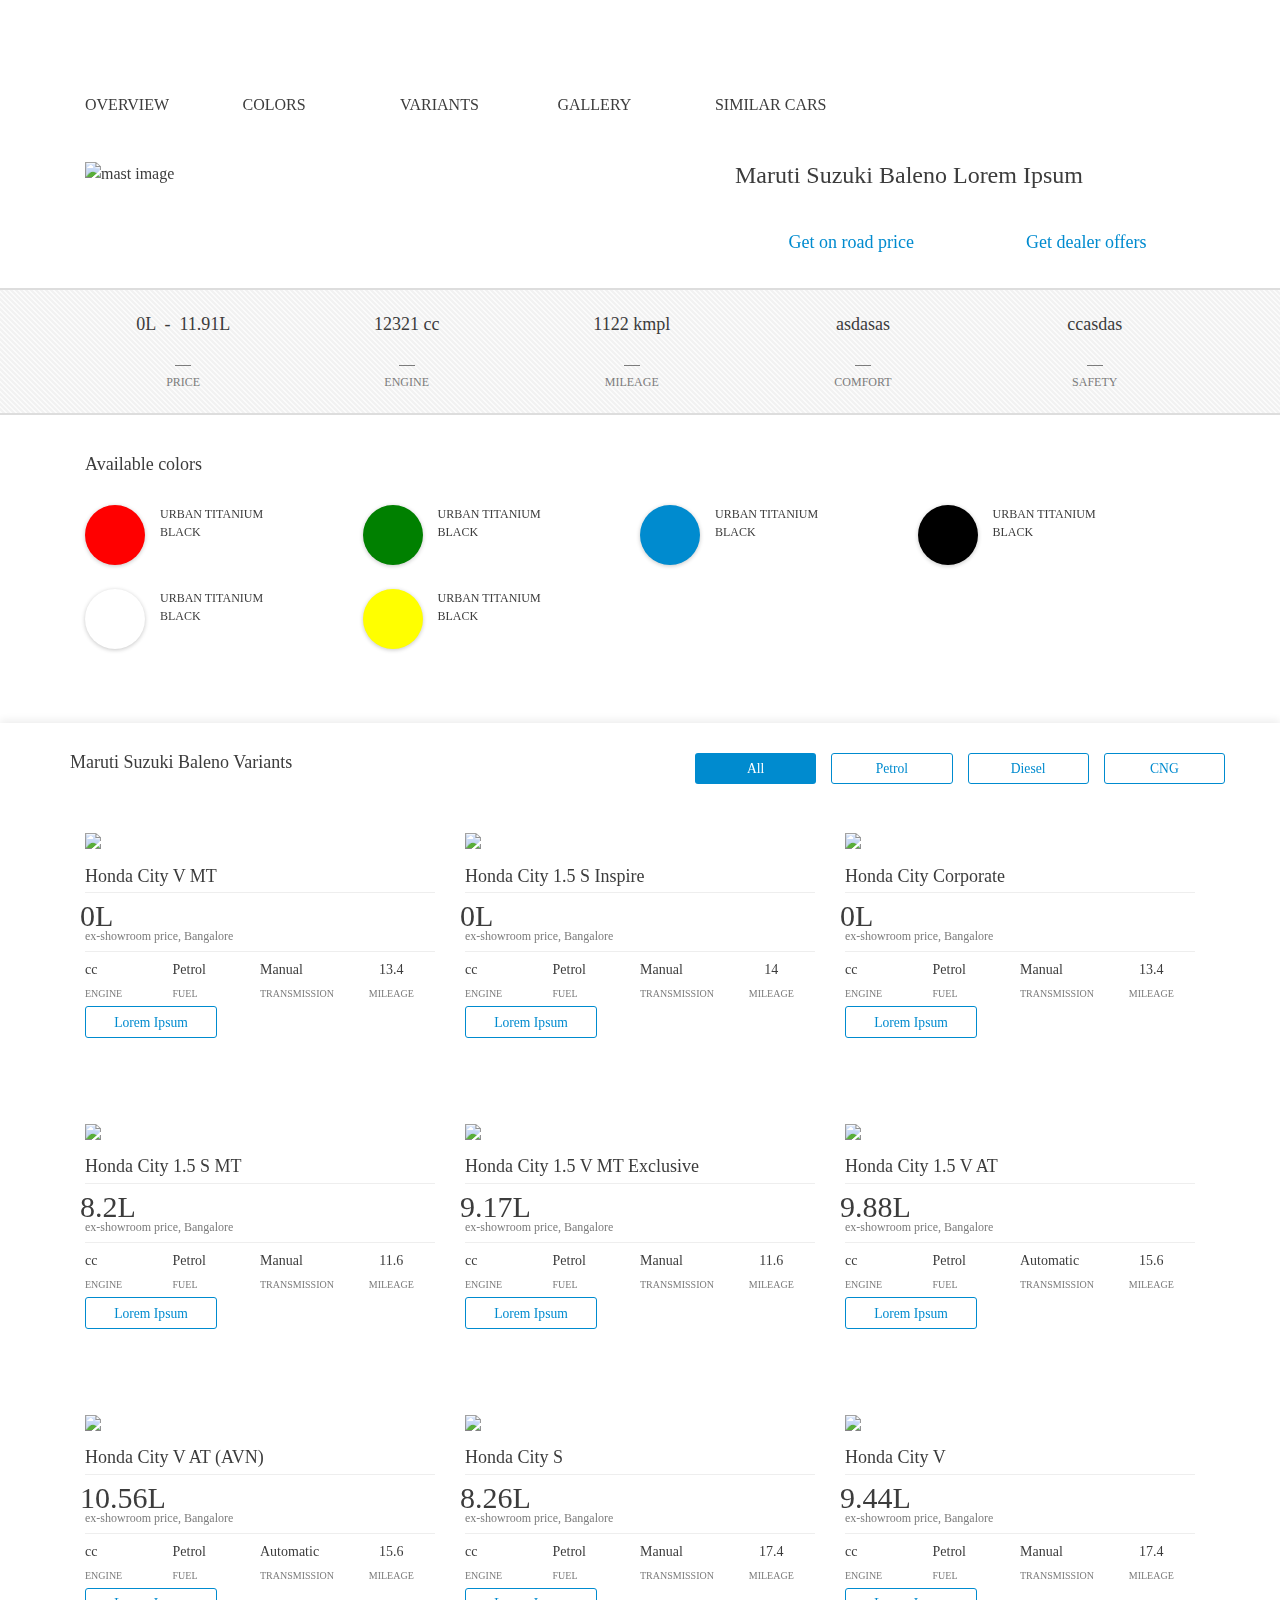
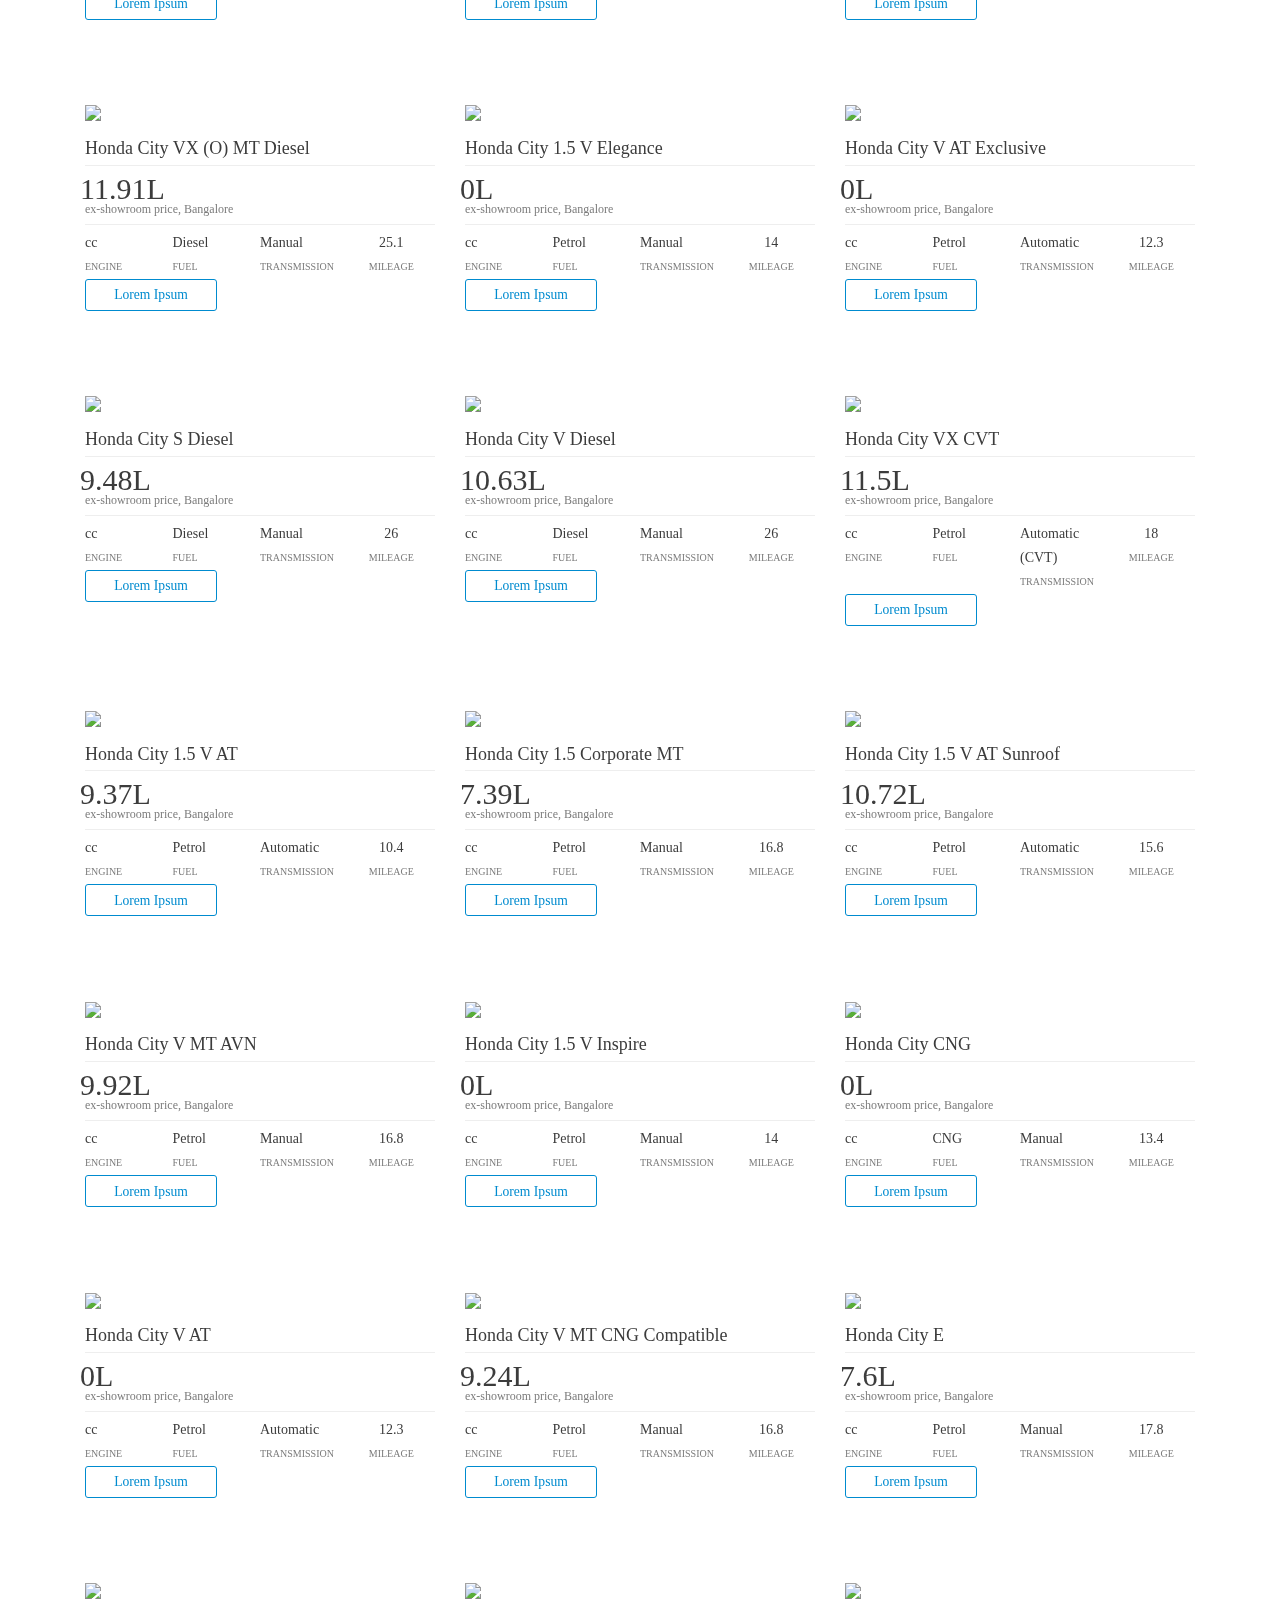
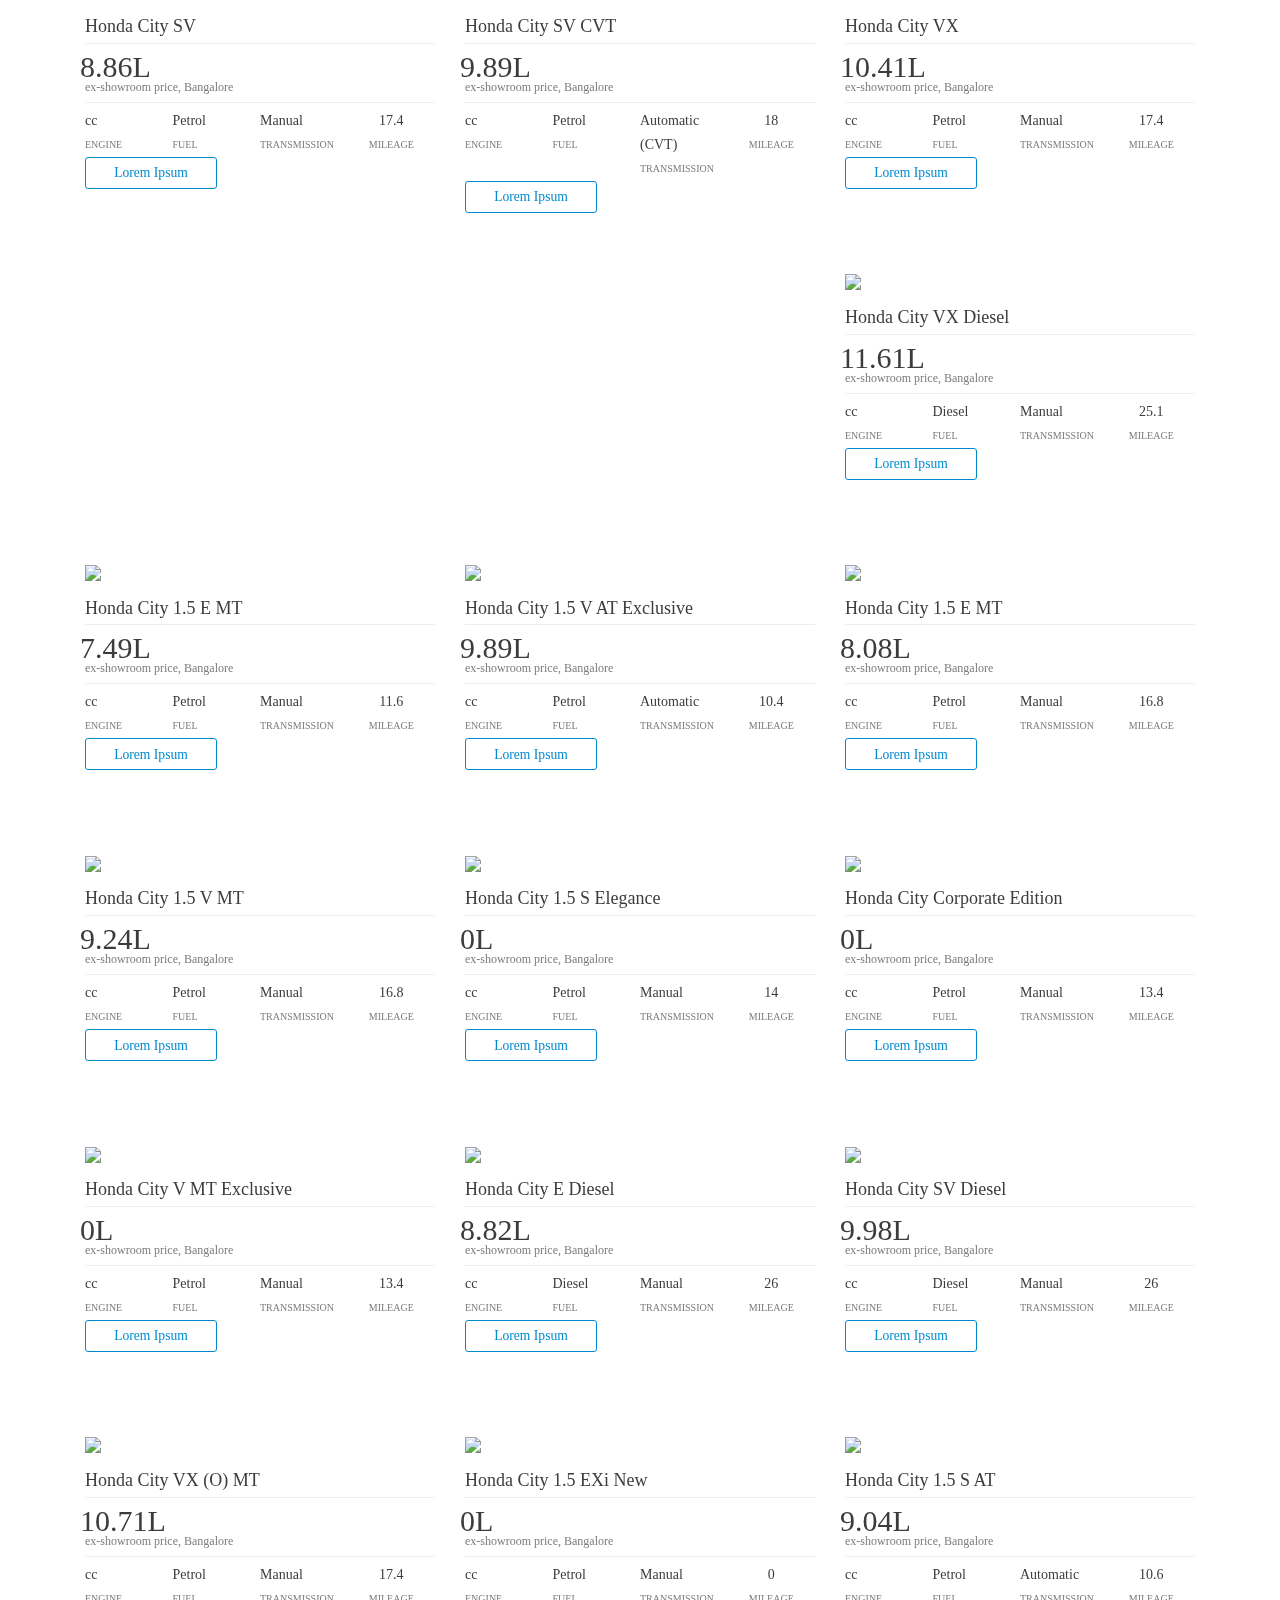
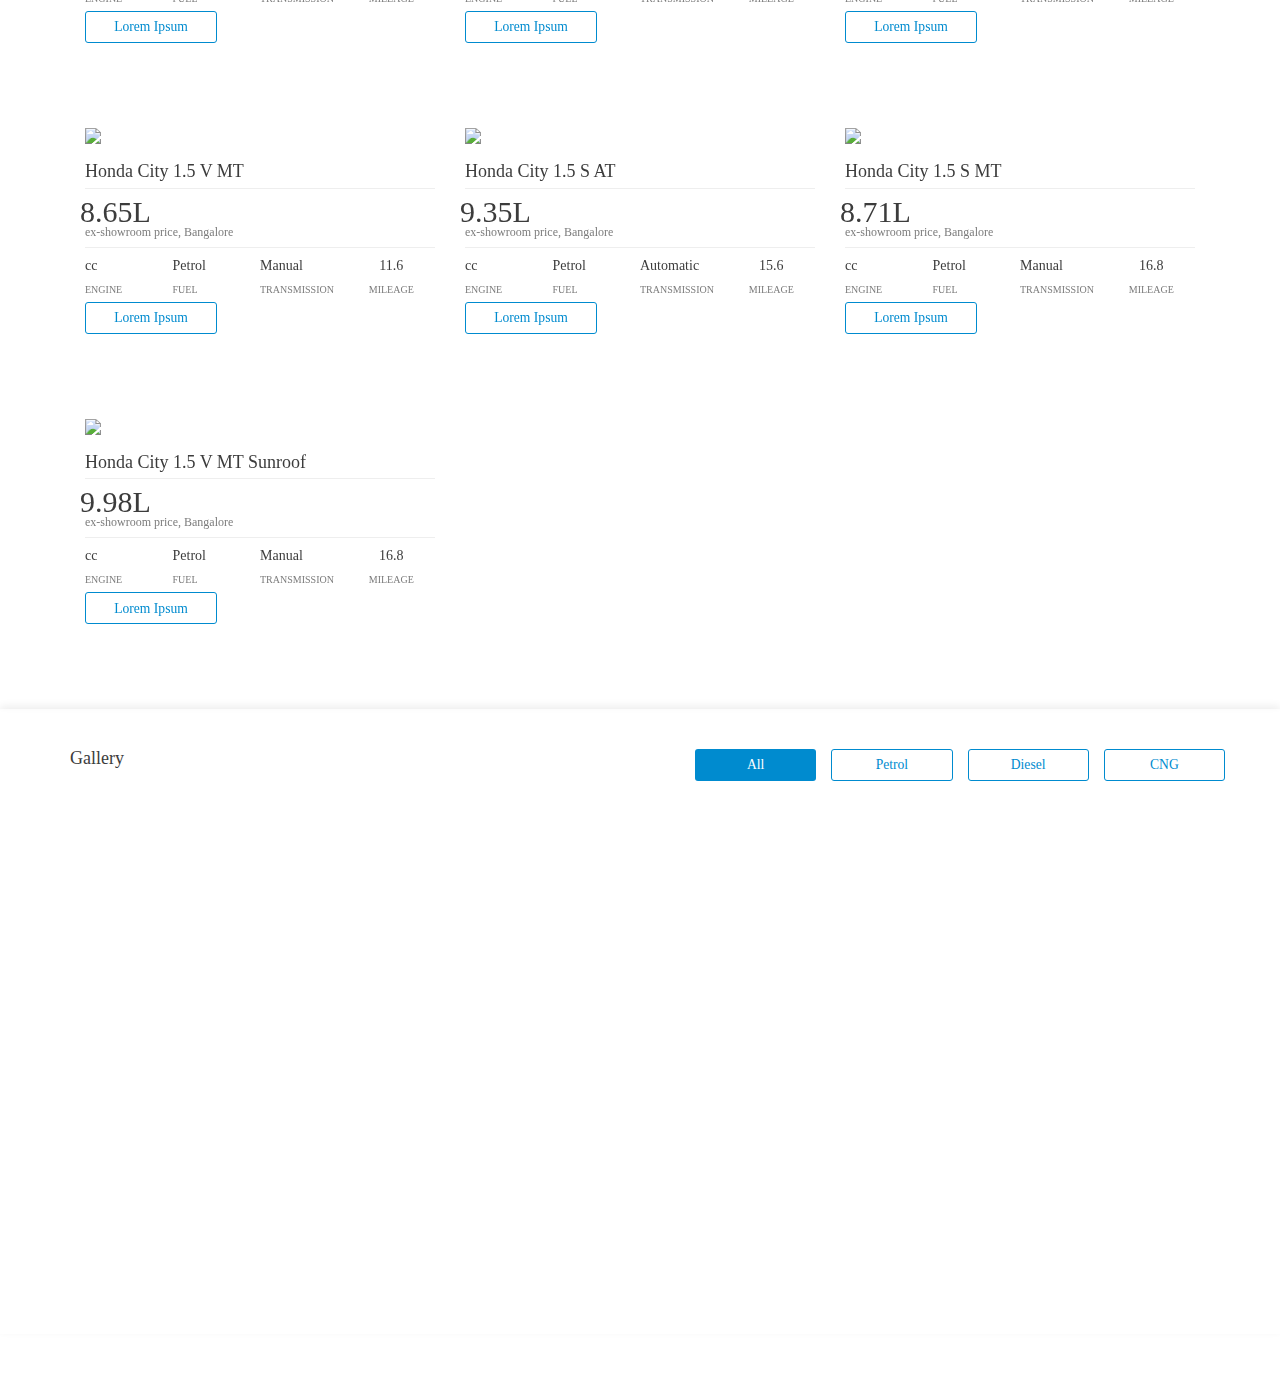
==== commit 2ccd1717: "public pages created" ====
--- a/newcars.html
+++ b/newcars.html
@@ -4,10 +4,9 @@
     <meta charset="UTF-8">
     <title>Untitled Document</title>
 	<meta name="Author" content=""/>
-	<link rel="stylesheet" type="text/css" href="/home/quikr/quikr_prod/QuikrBaseCode/css/car/bootstrap.css">
-	<link rel="stylesheet" type="text/css" href="/home/quikr/quikr_prod/QuikrBaseCode/public/css/cars/newcars/styles.css">
-	<link rel="stylesheet" type="text/css" href="/home/quikr/quikr_prod/QuikrBaseCode/public/css/cars/newcars/carsmodel.css">
-
+	<link rel="stylesheet" type="text/css" href="css/bootstrap.min.css">
+	<link rel="stylesheet" type="text/css" href="css/styles.css">
+	<link rel="stylesheet" type="text/css" href="css/carsmodel.css">
 </head>
 <body>
 <div class="wrapper animate-in">
@@ -1534,35 +1533,58 @@
 		        <h4 class="modal-title">Honda Amaze</h4>
 		      </div>
 		      <div class="modal-body">
-				<div id="gallery-carousel-mobile" class="carousel slide" data-ride="carousel" style="display: none;">
+				<div id="m-carousel-gallery" class="carousel slide" data-ride="carousel">
 					  <!-- Indicators -->
 					  <ol class="carousel-indicators">
-<li data-target="#gallery-carousel-mobile" data-slide-to="0" class="active">
-						</li><li data-target="#gallery-carousel-mobile" data-slide-to="1" class="">
-						</li><li data-target="#gallery-carousel-mobile" data-slide-to="2">
+<li data-target="#m-carousel-gallery" data-slide-to="0" class="active">
+						</li><li data-target="#m-carousel-gallery" data-slide-to="1" class="">
+						</li><li data-target="#m-carousel-gallery" data-slide-to="2">
 					  </li>
 					</ol>
-<!-- Wrapper for slides --><div class="carousel-inner" role="listbox">
-						<div class="item active">
-						  <img class="img-responsive" src="https://goo.gl/R2WDKT"><div class="carousel-caption">
+<!-- Wrapper for slides -->
+					<div class="carousel-inner" role="listbox">
+						<div class="item active"> 
+						  <img class="img-responsive" src="https://goo.gl/R2WDKT">
+						  <div class="carousel-caption">
 							  <h2>Details About the car</h2>
+							  <div class="item-active-count"> 
+							    <span>1</span> of 
+								<span>10</span>
+							  </div>															  
 						  </div>
 						</div>
 						<div class="item">
-						  <img class="img-responsive" src="http://goo.gl/fNuEqM" alt="Image"><div class="carousel-caption">
+						  <img class="img-responsive" src="http://goo.gl/fNuEqM" alt="Image">
+							<div class="carousel-caption">
 							  <h2>
 							  	and scrambled it to make a type specimen book. It has survived not only five centuries, but also the leap into electronic typesetting
-							  </h2>		  	
-						  </div>
+							  </h2>
+							  <div class="item-active-count"> 
+							    <span>2</span> of 
+								<span>10</span>
+							  </div>								
+						   </div>
+						</div>
+						<div class="item">
+						  <img class="img-responsive" src="http://goo.gl/ZW7qVA" alt="Image">
+							<div class="carousel-caption">
+							  <h2>
+							  	and scrambled it to make a type specimen book. It has survived not only five centuries, but also the leap into electronic typesetting
+							  </h2>		
+							  <div> 
+							    <span class="js-item-index">3</span> of 
+								<span class="js-item-total">10</span>
+							  </div>								
+						  	</div>						
 						</div>
 					  </div>
 					  <!-- Controls -->			  
-					  <a class="left carousel-control" href="#gallery-carousel-mobile" role="button" data-slide="prev">
+					  <a class="left carousel-control" href="#m-carousel-gallery" role="button" data-slide="prev">
 						<i class="icon-prev icon-arrows_left" aria-hidden="true">
 						</i>
 						<span class="sr-only">Previous</span>
 					  </a>
-					  <a class="right carousel-control" href="#gallery-carousel-mobile" role="button" data-slide="next">
+					  <a class="right carousel-control" href="#m-carousel-gallery" role="button" data-slide="next">
 						<i class="icon-next icon-arrows_right" aria-hidden="true"></i>
 						<i class="icon-close icon-arrows_remove" aria-hidden="true"></i>							
 						<span class="sr-only">Next</span>
@@ -1571,9 +1593,121 @@
 <!-- closes the carousal div -->	      	
 		      </div>
 		      <div class="modal-footer">
-		        <button type="button" class="btn btn-default" data-dismiss="modal">Close</button>
-		        <button type="button" class="btn btn-primary">Save changes</button>
-		      </div>
+				  <div>Show Thumbnails</div>
+				  <!-- Nav tabs -->
+				  <ul class="nav nav-tabs" role="tablist">
+					<li role="presentation" class="active">
+						<a href="#home" aria-controls="home" role="tab" data-toggle="tab">All</a>
+					</li>
+					<li role="presentation">
+						<a href="#profile" aria-controls="profile" role="tab" data-toggle="tab">Interior</a>
+					</li>
+					<li role="presentation">
+						<a href="#messages" aria-controls="messages" role="tab" data-toggle="tab">Exterior</a>
+					</li>
+					<li role="presentation">
+						<a href="#settings" aria-controls="settings" role="tab" data-toggle="tab">Video</a>
+					</li>
+				  </ul>
+
+				  <!-- Tab panes -->
+				  <div class="tab-content">
+					<div role="tabpanel" class="tab-pane active" id="home">
+							<div id="m-thumbnail-all" class="carousel slide" data-ride="carousel">
+										<div class="carousel-inner" role="listbox">
+											<div class="item active">
+												<div class="thumbnail">
+											  		<img class="img-responsive" src="http://goo.gl/fNuEqM" alt="Image">
+												</div>
+												<div  class="thumbnail">
+											  		<img class="img-responsive" src="http://goo.gl/ZW7qVA" alt="Image">
+												</div>
+												<div  class="thumbnail">
+											  		<img class="img-responsive" src="http://goo.gl/fNuEqM" alt="Image">
+												</div>
+												<div  class="thumbnail">
+											  		<img class="img-responsive" src="http://goo.gl/ZW7qVA" alt="Image">
+												</div>
+												
+											</div>
+											<div class="item">
+												<div class="thumbnail">
+											  		<img class="img-responsive" src="http://goo.gl/lbe48x" alt="Image">
+												</div>
+												<div  class="thumbnail">
+											  		<img class="img-responsive" src="https://goo.gl/iMqEGQ" alt="Image">
+												</div>
+												<div  class="thumbnail">
+											  		<img class="img-responsive" src="http://goo.gl/fNuEqM" alt="Image">
+												</div>
+												<div  class="thumbnail">
+											  		<img class="img-responsive" src="http://goo.gl/xcGFkk" alt="Image">
+												</div>												
+											</div>
+										  </div>
+										  <a class="left carousel-control" href="#m-thumbnail-all" role="button" data-slide="prev">
+											<i class="icon-prev icon-arrows_left" aria-hidden="true">
+											</i>
+											<span class="sr-only">Previous</span>
+										  </a>
+										  <a class="right carousel-control" href="#m-thumbnail-all" role="button" data-slide="next">
+											<i class="icon-next icon-arrows_right" aria-hidden="true"></i>
+											<i class="icon-close icon-arrows_remove" aria-hidden="true"></i>							
+											<span class="sr-only">Next</span>
+										  </a>
+								</div><!-- closes the carousal div -->							
+				</div>
+				<div role="tabpanel" class="tab-pane" id="profile">
+							<div id="m-thumbnail-interior" class="carousel slide" data-ride="carousel">
+										<div class="carousel-inner" role="listbox">
+											<div class="item active">
+												<div class="thumbnail">
+											  		<img class="img-responsive" src="http://goo.gl/lbe48x" alt="Image">
+												</div>
+												<div  class="thumbnail">
+											  		<img class="img-responsive" src="https://goo.gl/iMqEGQ" alt="Image">
+												</div>
+												<div  class="thumbnail">
+											  		<img class="img-responsive" src="http://goo.gl/fNuEqM" alt="Image">
+												</div>
+												<div  class="thumbnail">
+											  		<img class="img-responsive" src="http://goo.gl/xcGFkk" alt="Image">
+												</div>												
+											</div>
+											<div class="item">
+												<div class="thumbnail">
+											  		<img class="img-responsive" src="http://goo.gl/lbe48x" alt="Image">
+												</div>
+												<div  class="thumbnail">
+											  		<img class="img-responsive" src="https://goo.gl/iMqEGQ" alt="Image">
+												</div>
+												<div  class="thumbnail">
+											  		<img class="img-responsive" src="http://goo.gl/fNuEqM" alt="Image">
+												</div>
+												<div  class="thumbnail">
+											  		<img class="img-responsive" src="http://goo.gl/xcGFkk" alt="Image">
+												</div>												
+											</div>
+										  </div>
+										  <a class="left carousel-control" href="#m-thumbnail-interior" role="button" data-slide="prev">
+											<i class="icon-prev icon-arrows_left" aria-hidden="true">
+											</i>
+											<span class="sr-only">Previous</span>
+										  </a>
+										  <a class="right carousel-control" href="#m-thumbnail-interior" role="button" data-slide="next">
+											<i class="icon-next icon-arrows_right" aria-hidden="true"></i>
+											<i class="icon-close icon-arrows_remove" aria-hidden="true"></i>							
+											<span class="sr-only">Next</span>
+										  </a>
+								</div><!-- closes the carousal div -->							
+					</div>
+					<div role="tabpanel" class="tab-pane" id="messages">
+					</div>
+					<div role="tabpanel" class="tab-pane" id="settings">
+						
+					</div>
+				  </div> <!-- /.tab-content -->
+		      </div> <!-- /.modal-footer -->
 		    </div>
 <!-- /.modal-content -->
 		  </div>
@@ -1642,8 +1776,7 @@
 
 
 
-<!--Add Images Here-->
-								
+<!--Add Images Here-->							
 				
 					<div id="carousel-example-generic" class="carousel slide" data-ride="carousel">
 						  <!-- Indicators -->
--- a/css/styles.css
+++ b/css/styles.css
@@ -0,0 +1,163 @@
+@font-face {
+  font-family: 'ProximaNova-Light';
+  src: url('../../../../css/font/proxima-nova/2E7201_0_0.eot');
+  src: url('../../../../css/font/proxima-nova/2E7201_0_0.eot?#iefix') format('embedded-opentype'), url('../../../../css/font/proxima-nova/2E7201_0_0.woff2') format('woff2'), url('../../../../css/font/proxima-nova/2E7201_0_0.woff') format('woff'), url('../../../../css/font/proxima-nova/2E7201_0_0.ttf') format('truetype');
+}
+@font-face {
+  font-family: 'ProximaNova-Regular';
+  src: url('../../../../css/font/proxima-nova/2E7201_1_0.eot');
+  src: url('../../../../css/font/proxima-nova/2E7201_1_0.eot?#iefix') format('embedded-opentype'), url('../../../../css/font/proxima-nova/2E7201_1_0.woff2') format('woff2'), url('../../../../css/font/proxima-nova/2E7201_1_0.woff') format('woff'), url('../../../../css/font/proxima-nova/2E7201_1_0.ttf') format('truetype');
+}
+@font-face {
+  font-family: 'ProximaNova-Semibold';
+  src: url('../../../../css/font/proxima-nova/2E7201_2_0.eot');
+  src: url('../../../../css/font/proxima-nova/2E7201_2_0.eot?#iefix') format('embedded-opentype'), url('../../../../css/font/proxima-nova/2E7201_2_0.woff2') format('woff2'), url('../../../../css/font/proxima-nova/2E7201_2_0.woff') format('woff'), url('../../../../css/font/proxima-nova/2E7201_2_0.ttf') format('truetype');
+}
+/* button color for primary button */
+/* equal to 14px */
+/* new cars related */
+.bold-font {
+  font-family: 'ProximaNova-Semibold';
+}
+body {
+  background-color: #ffffff;
+}
+body {
+  font-family: 'ProximaNova-Regular';
+  color: #3c3c3c;
+  font-size: 16px;
+  height: 100%;
+  line-height: 1.5;
+  padding-top: 63px;
+  text-rendering: optimizeLegibility;
+  width: 100%;
+  -moz-osx-font-smoothing: grayscale;
+  -webkit-font-smoothing: antialiased;
+  white-space: normal;
+}
+html {
+  width: 100%;
+  height: 100%;
+}
+h1,
+h2,
+h3,
+h4,
+h5,
+h6 {
+  margin: 0 0 35px;
+  font-family: 'ProximaNova-Semibold';
+}
+a {
+  color: #008bcf;
+  -webkit-transition: all 0.2s ease-in-out;
+  -moz-transition: all 0.2s ease-in-out;
+  -ms-transition: all 0.2s ease-in-out;
+  -o-transition: all 0.2s ease-in-out;
+  transition: all 0.2s ease-in-out;
+}
+a:hover,
+a:focus {
+  text-decoration: none;
+  color: #004769;
+}
+li {
+  list-style: none;
+}
+.nav-btn li {
+  padding-right: 0;
+}
+.nav-btn li a {
+  display: block;
+}
+._btn {
+  -webkit-border-radius: 3px;
+  -moz-border-radius: 3px;
+  border-radius: 3px;
+  -moz-background-clip: padding;
+  -webkit-background-clip: padding-box;
+  background-clip: padding-box;
+  font-family: 'ProximaNova-Semibold';
+  font-size: 0.85em;
+  padding: 5px 10px;
+  -webkit-transition: all ease-in 0.2s;
+  -moz-transition: all ease-in 0.2s;
+  -ms-transition: all ease-in 0.2s;
+  -o-transition: all ease-in 0.2s;
+  transition: all ease-in 0.2s;
+}
+.btn-filled {
+  -webkit-border-radius: 3px;
+  -moz-border-radius: 3px;
+  border-radius: 3px;
+  -moz-background-clip: padding;
+  -webkit-background-clip: padding-box;
+  background-clip: padding-box;
+  font-family: 'ProximaNova-Semibold';
+  font-size: 0.85em;
+  padding: 5px 10px;
+  -webkit-transition: all ease-in 0.2s;
+  -moz-transition: all ease-in 0.2s;
+  -ms-transition: all ease-in 0.2s;
+  -o-transition: all ease-in 0.2s;
+  transition: all ease-in 0.2s;
+  background: #008bcf;
+  color: #ffffff;
+}
+.btn-filled:hover,
+.btn-filled:focus {
+  color: #ffffff;
+  background: #00699c;
+}
+.btn-border {
+  -webkit-border-radius: 3px;
+  -moz-border-radius: 3px;
+  border-radius: 3px;
+  -moz-background-clip: padding;
+  -webkit-background-clip: padding-box;
+  background-clip: padding-box;
+  font-family: 'ProximaNova-Semibold';
+  font-size: 0.85em;
+  padding: 5px 10px;
+  -webkit-transition: all ease-in 0.2s;
+  -moz-transition: all ease-in 0.2s;
+  -ms-transition: all ease-in 0.2s;
+  -o-transition: all ease-in 0.2s;
+  transition: all ease-in 0.2s;
+  background: transparent;
+  border: 1px solid #008bcf;
+  color: #008bcf;
+}
+.btn-border:hover {
+  -webkit-border-radius: 3px;
+  -moz-border-radius: 3px;
+  border-radius: 3px;
+  -moz-background-clip: padding;
+  -webkit-background-clip: padding-box;
+  background-clip: padding-box;
+  font-family: 'ProximaNova-Semibold';
+  font-size: 0.85em;
+  padding: 5px 10px;
+  -webkit-transition: all ease-in 0.2s;
+  -moz-transition: all ease-in 0.2s;
+  -ms-transition: all ease-in 0.2s;
+  -o-transition: all ease-in 0.2s;
+  transition: all ease-in 0.2s;
+  background: #008bcf;
+  color: #ffffff;
+}
+.btn-border:hover:hover,
+.btn-border:hover:focus {
+  color: #ffffff;
+  background: #00699c;
+}
+.no-left-padding {
+  padding-left: 0;
+}
+.no-right-padding {
+  padding-right: 0;
+}
+.no-lr-padding {
+  padding-left: 0;
+  padding-right: 0;
+}
--- a/css/carsmodel.css
+++ b/css/carsmodel.css
@@ -0,0 +1,781 @@
+/* button color for primary button */
+/* equal to 14px */
+/* new cars related */
+.bold-font {
+  font-family: 'ProximaNova-Semibold';
+}
+div.wrapper {
+  /* closes the mask */
+  /* closes the cta */
+  /* closes the nav.*/
+  /* close the color section*/
+  margin-top: 30px;
+}
+div.wrapper li {
+  list-style: none;
+}
+div.wrapper section.nc-mask {
+  -webkit-transition: 0.45s all cubic-bezier(0.25, 0.46, 0.45, 0.94);
+  -moz-transition: 0.45s all cubic-bezier(0.25, 0.46, 0.45, 0.94);
+  -ms-transition: 0.45s all cubic-bezier(0.25, 0.46, 0.45, 0.94);
+  -o-transition: 0.45s all cubic-bezier(0.25, 0.46, 0.45, 0.94);
+  transition: 0.45s all cubic-bezier(0.25, 0.46, 0.45, 0.94);
+  -webkit-transition-delay: 0.25s;
+  -moz-transition-delay: 0.25s;
+  -ms-transition-delay: 0.25s;
+  -o-transition-delay: 0.25s;
+  transition-delay: 0.25s;
+  -webkit-transform: translate3d(0px, -50px, 0px);
+  -moz-transform: translate3d(0px, -50px, 0px);
+  -ms-transform: translate3d(0px, -50px, 0px);
+  -o-transform: translate3d(0px, -50px, 0px);
+  transform: translate3d(0px, -50px, 0px);
+  -webkit-opacity: 0;
+  -moz-opacity: 0;
+  opacity: 0;
+  -khtml-opacity: 0;
+  -ms-filter: "progid:DXImageTransform.Microsoft.Alpha(Opacity=@opacity)";
+  padding-top: 35px;
+  padding-bottom: 25px;
+}
+div.wrapper section.nc-mask.animate-mask {
+  -webkit-transform: translate3d(0px, 0px, 0px);
+  -moz-transform: translate3d(0px, 0px, 0px);
+  -ms-transform: translate3d(0px, 0px, 0px);
+  -o-transform: translate3d(0px, 0px, 0px);
+  transform: translate3d(0px, 0px, 0px);
+  -webkit-opacity: 1;
+  -moz-opacity: 1;
+  opacity: 1;
+  -khtml-opacity: 1;
+  -ms-filter: "progid:DXImageTransform.Microsoft.Alpha(Opacity=@opacity)";
+}
+div.wrapper section.nc-mask .nc-image {
+  padding-bottom: 35px;
+}
+@media (min-width: 992px) {
+  div.wrapper section.nc-mask .nc-image {
+    padding-bottom: 0;
+  }
+}
+div.wrapper section.nc-mask h1 {
+  font-size: 15px;
+  text-align: center;
+}
+div.wrapper section.nc-mask h1 .nc-name {
+  padding-bottom: 8px;
+}
+div.wrapper section.nc-mask h1 i {
+  font-style: normal;
+}
+div.wrapper section.nc-mask h1 i:before {
+  font-size: 15px;
+}
+div.wrapper section.nc-mask h1 .nc-showroom {
+  font-size: 14px;
+  font-family: 'ProximaNova-Regular';
+}
+@media (min-width: 992px) {
+  div.wrapper section.nc-mask h1 .nc-showroom {
+    font-size: 22px;
+  }
+}
+@media (min-width: 992px) {
+  div.wrapper section.nc-mask h1 {
+    text-align: left;
+    font-size: 24px;
+  }
+}
+div.wrapper div.nc-cta h3 {
+  margin-top: 10px;
+  font-family: 'ProximaNova-Regular';
+  letter-spacing: 1px;
+  text-align: center;
+  -webkit-transition: 0.45s all cubic-bezier(0.25, 0.46, 0.45, 0.94);
+  -moz-transition: 0.45s all cubic-bezier(0.25, 0.46, 0.45, 0.94);
+  -ms-transition: 0.45s all cubic-bezier(0.25, 0.46, 0.45, 0.94);
+  -o-transition: 0.45s all cubic-bezier(0.25, 0.46, 0.45, 0.94);
+  transition: 0.45s all cubic-bezier(0.25, 0.46, 0.45, 0.94);
+  -webkit-transition-delay: 0.25s;
+  -moz-transition-delay: 0.25s;
+  -ms-transition-delay: 0.25s;
+  -o-transition-delay: 0.25s;
+  transition-delay: 0.25s;
+  -webkit-transform: translate3d(0px, -50px, 0px);
+  -moz-transform: translate3d(0px, -50px, 0px);
+  -ms-transform: translate3d(0px, -50px, 0px);
+  -o-transform: translate3d(0px, -50px, 0px);
+  transform: translate3d(0px, -50px, 0px);
+  -webkit-opacity: 0;
+  -moz-opacity: 0;
+  opacity: 0;
+  -khtml-opacity: 0;
+  -ms-filter: "progid:DXImageTransform.Microsoft.Alpha(Opacity=@opacity)";
+}
+@media (min-width: 768px) {
+  div.wrapper div.nc-cta h3 {
+    padding-top: 60px;
+    padding-left: 0;
+    padding-right: 0;
+    text-align: left;
+  }
+}
+div.wrapper div.nc-cta div.nc-cta-price {
+  padding-right: 5px;
+}
+div.wrapper div.nc-cta div.nc-cta-dealeroffer {
+  padding-left: 5px;
+}
+div.wrapper div.nc-cta a {
+  width: 100%;
+  -webkit-transition: 0.45s all cubic-bezier(0.25, 0.46, 0.45, 0.94);
+  -moz-transition: 0.45s all cubic-bezier(0.25, 0.46, 0.45, 0.94);
+  -ms-transition: 0.45s all cubic-bezier(0.25, 0.46, 0.45, 0.94);
+  -o-transition: 0.45s all cubic-bezier(0.25, 0.46, 0.45, 0.94);
+  transition: 0.45s all cubic-bezier(0.25, 0.46, 0.45, 0.94);
+  -webkit-transition-delay: 0.25s;
+  -moz-transition-delay: 0.25s;
+  -ms-transition-delay: 0.25s;
+  -o-transition-delay: 0.25s;
+  transition-delay: 0.25s;
+  -webkit-transform: translate3d(0px, 50px, 0px);
+  -moz-transform: translate3d(0px, 50px, 0px);
+  -ms-transform: translate3d(0px, 50px, 0px);
+  -o-transform: translate3d(0px, 50px, 0px);
+  transform: translate3d(0px, 50px, 0px);
+  -webkit-opacity: 0;
+  -moz-opacity: 0;
+  opacity: 0;
+  -khtml-opacity: 0;
+  -ms-filter: "progid:DXImageTransform.Microsoft.Alpha(Opacity=@opacity)";
+  font-size: 14px;
+}
+@media (min-width: 992px) {
+  div.wrapper div.nc-cta a {
+    font-size: 18px;
+  }
+}
+div.wrapper div.nc-cta.animate-cta h3,
+div.wrapper div.nc-cta.animate-cta a {
+  -webkit-transform: translate3d(0px, 0px, 0px);
+  -moz-transform: translate3d(0px, 0px, 0px);
+  -ms-transform: translate3d(0px, 0px, 0px);
+  -o-transform: translate3d(0px, 0px, 0px);
+  transform: translate3d(0px, 0px, 0px);
+  -webkit-opacity: 1;
+  -moz-opacity: 1;
+  opacity: 1;
+  -khtml-opacity: 1;
+  -ms-filter: "progid:DXImageTransform.Microsoft.Alpha(Opacity=@opacity)";
+}
+div.wrapper nav.nc-nav {
+  -webkit-transition: 0.45s all cubic-bezier(1s, 0.46, 0.45, 0.94);
+  -moz-transition: 0.45s all cubic-bezier(1s, 0.46, 0.45, 0.94);
+  -ms-transition: 0.45s all cubic-bezier(1s, 0.46, 0.45, 0.94);
+  -o-transition: 0.45s all cubic-bezier(1s, 0.46, 0.45, 0.94);
+  transition: 0.45s all cubic-bezier(1s, 0.46, 0.45, 0.94);
+  -webkit-transition-delay: 0.25s;
+  -moz-transition-delay: 0.25s;
+  -ms-transition-delay: 0.25s;
+  -o-transition-delay: 0.25s;
+  transition-delay: 0.25s;
+  -webkit-transform: translate3d(0px, -50px, 0px);
+  -moz-transform: translate3d(0px, -50px, 0px);
+  -ms-transform: translate3d(0px, -50px, 0px);
+  -o-transform: translate3d(0px, -50px, 0px);
+  transform: translate3d(0px, -50px, 0px);
+  -webkit-opacity: 0;
+  -moz-opacity: 0;
+  opacity: 0;
+  -khtml-opacity: 0;
+  -ms-filter: "progid:DXImageTransform.Microsoft.Alpha(Opacity=@opacity)";
+}
+div.wrapper nav.nc-nav ul li {
+  text-transform: uppercase;
+}
+div.wrapper nav.nc-nav ul li a {
+  color: #3c3c3c;
+}
+div.wrapper nav.nc-nav ul li a:hover {
+  color: #008bcf;
+}
+div.wrapper.animate-in nav.nc-nav {
+  -webkit-transform: translate3d(0px, 0px, 0px);
+  -moz-transform: translate3d(0px, 0px, 0px);
+  -ms-transform: translate3d(0px, 0px, 0px);
+  -o-transform: translate3d(0px, 0px, 0px);
+  transform: translate3d(0px, 0px, 0px);
+  -webkit-opacity: 1;
+  -moz-opacity: 1;
+  opacity: 1;
+  -khtml-opacity: 1;
+  -ms-filter: "progid:DXImageTransform.Microsoft.Alpha(Opacity=@opacity)";
+}
+div.wrapper section.nc-variants {
+  padding: 30px 10px;
+  -webkit-box-shadow: 0 -3px 8px #eee;
+  -moz-box-shadow: 0 -3px 8px #eee;
+  box-shadow: 0 -3px 8px #eee;
+}
+div.wrapper section.nc-variants h2 {
+  margin-bottom: 30px;
+  font-size: 18px;
+}
+div.wrapper section.nc-variants > div:first-child {
+  /* animation attributes */
+  -webkit-transition: 0.45s all cubic-bezier(0.25, 0.46, 0.45, 0.94);
+  -moz-transition: 0.45s all cubic-bezier(0.25, 0.46, 0.45, 0.94);
+  -ms-transition: 0.45s all cubic-bezier(0.25, 0.46, 0.45, 0.94);
+  -o-transition: 0.45s all cubic-bezier(0.25, 0.46, 0.45, 0.94);
+  transition: 0.45s all cubic-bezier(0.25, 0.46, 0.45, 0.94);
+  -webkit-transition-delay: 0.25s;
+  -moz-transition-delay: 0.25s;
+  -ms-transition-delay: 0.25s;
+  -o-transition-delay: 0.25s;
+  transition-delay: 0.25s;
+  -webkit-transform: translate3d(0px, 50px, 0px);
+  -moz-transform: translate3d(0px, 50px, 0px);
+  -ms-transform: translate3d(0px, 50px, 0px);
+  -o-transform: translate3d(0px, 50px, 0px);
+  transform: translate3d(0px, 50px, 0px);
+  -webkit-opacity: 0;
+  -moz-opacity: 0;
+  opacity: 0;
+  -khtml-opacity: 0;
+  -ms-filter: "progid:DXImageTransform.Microsoft.Alpha(Opacity=@opacity)";
+  /*	close */
+}
+div.wrapper section.nc-variants > div:first-child.animate-variants {
+  -webkit-transform: translate3d(0px, 0px, 0px);
+  -moz-transform: translate3d(0px, 0px, 0px);
+  -ms-transform: translate3d(0px, 0px, 0px);
+  -o-transform: translate3d(0px, 0px, 0px);
+  transform: translate3d(0px, 0px, 0px);
+  -webkit-opacity: 1;
+  -moz-opacity: 1;
+  opacity: 1;
+  -khtml-opacity: 1;
+  -ms-filter: "progid:DXImageTransform.Microsoft.Alpha(Opacity=@opacity)";
+}
+div.wrapper section.nc-variants .nc-desc {
+  padding: 15px;
+}
+div.wrapper section.nc-variants .nc-desc h4 {
+  border-bottom: 1px solid #eee;
+  padding-bottom: 6px;
+  margin-bottom: 6px;
+  color: #3c3c3c;
+}
+div.wrapper section.nc-variants .nc-desc .nc-price {
+  border-bottom: 1px solid #eee;
+  margin-bottom: 6px;
+  padding-bottom: 3px;
+}
+div.wrapper section.nc-variants .nc-desc .nc-price i.icon-rupee-symbol {
+  font-size: 23px;
+  margin-left: -5px;
+}
+div.wrapper section.nc-variants .nc-desc .nc-price h2 {
+  margin-bottom: 0px;
+}
+div.wrapper section.nc-variants .nc-desc .nc-price .nc-src {
+  font-size: 12px;
+  margin: -5px 0 3px 0px;
+  color: #7c7c7c;
+}
+div.wrapper section.nc-variants .nc-desc .nc-features {
+  list-style-type: none;
+  margin-bottom: 0px;
+  padding: 0px;
+}
+div.wrapper section.nc-variants .nc-desc .nc-features li {
+  font-size: 14px;
+  line-height: 24px;
+  padding: 0 0px 0 0px;
+  color: #3c3c3c;
+}
+div.wrapper section.nc-variants .nc-desc .nc-features li:nth-child(4) {
+  text-align: center;
+}
+div.wrapper section.nc-variants .nc-desc .nc-features .static {
+  display: block;
+  font-size: 10px;
+  color: #7c7c7c;
+}
+@media (max-width: 480px) {
+  div.wrapper section.nc-variants .nc-desc .nc-features .static {
+    font-size: 9px;
+  }
+}
+div.wrapper section.nc-variants .nc-desc .cardButton {
+  width: 132px;
+  height: 32px;
+}
+div.wrapper section.nc-variants div.nc-desc {
+  border: 2px solid #ddd;
+  border-bottom: 3px solid #ddd;
+  -webkit-border-radius: 3px;
+  -moz-border-radius: 3px;
+  border-radius: 3px;
+  -moz-background-clip: padding;
+  -webkit-background-clip: padding-box;
+  background-clip: padding-box;
+  margin-bottom: 30px;
+  padding-top: 25px;
+  padding-bottom: 25px;
+}
+div.wrapper section.nc-variants div.nc-desc .nc-image {
+  margin-bottom: 15px;
+}
+div.wrapper section.nc-variants div.nc-desc .nc-price h2 {
+  font-size: 30px;
+}
+@media (min-width: 768px) {
+  div.wrapper section.nc-variants div.nc-desc {
+    border: 0;
+  }
+}
+div.wrapper section.nc-colors {
+  /* This is the title: Available colors */
+  /* animation attributes */
+  -webkit-transition: 0.45s all cubic-bezier(0.25, 0.46, 0.45, 0.94);
+  -moz-transition: 0.45s all cubic-bezier(0.25, 0.46, 0.45, 0.94);
+  -ms-transition: 0.45s all cubic-bezier(0.25, 0.46, 0.45, 0.94);
+  -o-transition: 0.45s all cubic-bezier(0.25, 0.46, 0.45, 0.94);
+  transition: 0.45s all cubic-bezier(0.25, 0.46, 0.45, 0.94);
+  -webkit-transition-delay: 0.25s;
+  -moz-transition-delay: 0.25s;
+  -ms-transition-delay: 0.25s;
+  -o-transition-delay: 0.25s;
+  transition-delay: 0.25s;
+  -webkit-transform: translate3d(0px, 50px, 0px);
+  -moz-transform: translate3d(0px, 50px, 0px);
+  -ms-transform: translate3d(0px, 50px, 0px);
+  -o-transform: translate3d(0px, 50px, 0px);
+  transform: translate3d(0px, 50px, 0px);
+  -webkit-opacity: 0;
+  -moz-opacity: 0;
+  opacity: 0;
+  -khtml-opacity: 0;
+  -ms-filter: "progid:DXImageTransform.Microsoft.Alpha(Opacity=@opacity)";
+  /*	close */
+  margin-top: 40px;
+  padding-bottom: 40px;
+}
+div.wrapper section.nc-colors h2 {
+  margin-bottom: 30px;
+  font-size: 18px;
+}
+div.wrapper section.nc-colors .nc-colorhex {
+  width: 40px;
+  height: 40px;
+  -webkit-border-radius: 50%;
+  -moz-border-radius: 50%;
+  border-radius: 50%;
+  -moz-background-clip: padding;
+  -webkit-background-clip: padding-box;
+  background-clip: padding-box;
+  -webkit-box-shadow: 0 1px 4px #c7c7c7;
+  -moz-box-shadow: 0 1px 4px #c7c7c7;
+  box-shadow: 0 1px 4px #c7c7c7;
+}
+@media (min-width: 992px) {
+  div.wrapper section.nc-colors .nc-colorhex {
+    width: 60px;
+    height: 60px;
+  }
+}
+div.wrapper section.nc-colors .nc-colorname {
+  font-size: 12px;
+}
+div.wrapper section.nc-colors .nc-colorname span {
+  display: block;
+}
+div.wrapper section.nc-colors li {
+  margin-bottom: 24px;
+}
+div.wrapper section.nc-colors li:nth-of-type(1) div:nth-of-type(3) {
+  background-color: red;
+}
+div.wrapper section.nc-colors li:nth-of-type(1) div.nc-colorhex {
+  background-color: red;
+}
+div.wrapper section.nc-colors li:nth-of-type(2) div.nc-colorhex {
+  background-color: green;
+}
+div.wrapper section.nc-colors li:nth-of-type(3) div.nc-colorhex {
+  background-color: #008bcf;
+}
+div.wrapper section.nc-colors li:nth-of-type(4) div.nc-colorhex {
+  background-color: black;
+}
+div.wrapper section.nc-colors li:nth-of-type(5) div.nc-colorhex {
+  background-color: white;
+}
+div.wrapper section.nc-colors li:nth-of-type(6) div.nc-colorhex {
+  background-color: yellow;
+}
+div.wrapper section.nc-colors.animate-colors {
+  -webkit-transform: translate3d(0px, 0px, 0px);
+  -moz-transform: translate3d(0px, 0px, 0px);
+  -ms-transform: translate3d(0px, 0px, 0px);
+  -o-transform: translate3d(0px, 0px, 0px);
+  transform: translate3d(0px, 0px, 0px);
+  -webkit-opacity: 1;
+  -moz-opacity: 1;
+  opacity: 1;
+  -khtml-opacity: 1;
+  -ms-filter: "progid:DXImageTransform.Microsoft.Alpha(Opacity=@opacity)";
+}
+div.wrapper section.nc-features {
+  /*css for diagonal lines*/
+  background-image: -webkit-gradient(linear, left bottom, right top, color-stop(0, #ccc), color-stop(0.25, #ccc), color-stop(0.25, #bbb), color-stop(0.5, #bbb), color-stop(0.5, #ccc), color-stop(0.75, #ccc), color-stop(0.75, #bbb));
+  background-image: -webkit-linear-gradient(left bottom, #f2f2f2 0%, #f2f2f2 25%, #fbfbfb 25%, #fbfbfb 50%, #f2f2f2 50%, #f2f2f2 75%, #fbfbfb 75%);
+  background-image: -moz-linear-gradient(left bottom, #ccc 0%, #ccc 25%, #bbb 25%, #bbb 50%, #ccc 50%, #ccc 75%, #bbb 75%);
+  background-image: -ms-linear-gradient(left bottom, #ccc 0%, #ccc 25%, #bbb 25%, #bbb 50%, #ccc 50%, #ccc 75%, #bbb 75%);
+  background-image: -o-linear-gradient(left bottom, #ccc 0%, #ccc 25%, #bbb 25%, #bbb 50%, #ccc 50%, #ccc 75%, #bbb 75%);
+  filter: progid:DXImageTransform.Microsoft.gradient(startColorstr='#cccccc', endColorstr='#bbbbbb', GradientType=0);
+  /* IE6-8 */
+  background-image: linear-gradient(left bottom, #f2f2f2 0%, #f2f2f2 25%, #fbfbfb 25%, #fbfbfb 50%, #f2f2f2 50%, #f2f2f2 75%, #fbfbfb 75%);
+  background-size: 5px 5px;
+  width: 100%;
+  height: 100%;
+  /*close*/
+  border-top: 2px solid #ddd;
+  border-bottom: 2px solid #ddd;
+  background-color: #fbfbfb;
+}
+div.wrapper section.nc-features ul {
+  margin-bottom: 0;
+}
+div.wrapper section.nc-features ul li {
+  padding-top: 25px;
+  padding-bottom: 25px;
+  display: table-cell;
+  width: 1%;
+  text-align: center;
+  vertical-align: middle;
+  float: none;
+}
+div.wrapper section.nc-features ul li span {
+  display: block;
+}
+div.wrapper section.nc-features ul li span:first-child {
+  color: #3c3c3c;
+  font-size: 18px;
+  margin-bottom: 32px;
+  line-height: 1em;
+}
+div.wrapper section.nc-features ul li span:first-child .icon-rupee-symbol {
+  font-style: normal;
+}
+div.wrapper section.nc-features ul li span:first-child .icon-rupee-symbol:before {
+  font-size: 15px;
+}
+div.wrapper section.nc-features ul li span:last-child {
+  color: #7c7c7c;
+  text-transform: uppercase;
+  font-size: 12px;
+  line-height: 1em;
+}
+div.wrapper section.nc-features ul li span:last-child:before {
+  content: '';
+  display: block;
+  height: 1px;
+  width: 16px;
+  background-color: #7c7c7c;
+  margin: 10px auto;
+}
+div.wrapper section.nc-gallery {
+  -webkit-box-shadow: 0 -3px 8px #eee;
+  -moz-box-shadow: 0 -3px 8px #eee;
+  box-shadow: 0 -3px 8px #eee;
+  margin-bottom: 100px;
+  padding-top: 40px;
+}
+div.wrapper section.nc-gallery h2 {
+  margin-bottom: 55px;
+  font-size: 18px;
+}
+div.wrapper section.nc-gallery div[data-class="animate-gallery"] {
+  /* animation attributes */
+  -webkit-transition: 0.45s all cubic-bezier(0.25, 0.46, 0.45, 0.94);
+  -moz-transition: 0.45s all cubic-bezier(0.25, 0.46, 0.45, 0.94);
+  -ms-transition: 0.45s all cubic-bezier(0.25, 0.46, 0.45, 0.94);
+  -o-transition: 0.45s all cubic-bezier(0.25, 0.46, 0.45, 0.94);
+  transition: 0.45s all cubic-bezier(0.25, 0.46, 0.45, 0.94);
+  -webkit-transition-delay: 0.25s;
+  -moz-transition-delay: 0.25s;
+  -ms-transition-delay: 0.25s;
+  -o-transition-delay: 0.25s;
+  transition-delay: 0.25s;
+  -webkit-transform: translate3d(0px, 50px, 0px);
+  -moz-transform: translate3d(0px, 50px, 0px);
+  -ms-transform: translate3d(0px, 50px, 0px);
+  -o-transform: translate3d(0px, 50px, 0px);
+  transform: translate3d(0px, 50px, 0px);
+  -webkit-opacity: 0;
+  -moz-opacity: 0;
+  opacity: 0;
+  -khtml-opacity: 0;
+  -ms-filter: "progid:DXImageTransform.Microsoft.Alpha(Opacity=@opacity)";
+  /*	close */
+}
+div.wrapper section.nc-gallery div[data-class="animate-gallery"].animate-gallery {
+  -webkit-transform: translate3d(0px, 0px, 0px);
+  -moz-transform: translate3d(0px, 0px, 0px);
+  -ms-transform: translate3d(0px, 0px, 0px);
+  -o-transform: translate3d(0px, 0px, 0px);
+  transform: translate3d(0px, 0px, 0px);
+  -webkit-opacity: 1;
+  -moz-opacity: 1;
+  opacity: 1;
+  -khtml-opacity: 1;
+  -ms-filter: "progid:DXImageTransform.Microsoft.Alpha(Opacity=@opacity)";
+}
+div.wrapper section.nc-gallery .nc-gallery-all {
+  position: relative;
+}
+div.wrapper section.nc-gallery .nc-gallery-all figure {
+  margin-bottom: 5px;
+  padding: 0;
+  position: relative;
+  cursor: pointer;
+  text-align: center;
+  overflow: hidden;
+}
+div.wrapper section.nc-gallery .nc-gallery-all figure > div {
+  min-height: 200px;
+  position: relative;
+  margin-right: 5px;
+  background-color: #000;
+}
+@media (min-width: 992px) {
+  div.wrapper section.nc-gallery .nc-gallery-all figure > div {
+    min-height: 250px;
+  }
+}
+div.wrapper section.nc-gallery .nc-gallery-all figure > div img {
+  width: 100%;
+  max-height: 200px;
+  opacity: 1;
+  -webkit-transition: -webkit-transform 0.3s cubic-bezier(0.645, 0.045, 0.355, 1);
+  transition: transform 0.3s cubic-bezier(0.645, 0.045, 0.355, 1);
+}
+@media (min-width: 992px) {
+  div.wrapper section.nc-gallery .nc-gallery-all figure > div img {
+    max-height: 250px;
+  }
+}
+div.wrapper section.nc-gallery .nc-gallery-all figure > div img:hover {
+  opacity: .2;
+  -webkit-transform: scale(1.2);
+  -ms-transform: scale(1.2);
+  transform: scale(1.2);
+}
+div.wrapper section.nc-gallery .nc-gallery-all figure > div:nth-child(4n) {
+  margin-right: 0;
+}
+div.wrapper section.nc-gallery .nc-gallery-all figure figcaption h2 {
+  color: #fff;
+  position: absolute;
+  font-size: 20px;
+  font-size: 5em;
+  top: 0;
+  opacity: 0;
+  -webkit-transition: -webkit-transform 0.35s, opacity 0.35s;
+  transition: transform 0.35s, opacity 0.35s;
+  -webkit-transform: translate3d(0, 20px, 0);
+  transform: translate3d(0, 20px, 0);
+}
+div.wrapper section.nc-gallery .nc-gallery-all figure figcaption:hover {
+  -webkit-transform: translate3d(0, 0, 0);
+  transform: translate3d(0, 0, 0);
+}
+div.wrapper section.nc-details {
+  margin-top: 60px;
+}
+@media (min-width: 992px) {
+  div.wrapper section.nc-details > div {
+    padding-right: 50px;
+  }
+}
+div.wrapper section.nc-details .tab-content {
+  background-color: #f2f2f2;
+  padding-top: 10px;
+  padding-left: 10px;
+  padding-right: 10px;
+}
+@media (min-width: 992px) {
+  div.wrapper section.nc-details .tab-content {
+    background-color: #ffffff;
+    padding-left: 0px;
+    padding-right: 0px;
+  }
+}
+div.wrapper section.nc-details .tab-content .tab-pane h4 {
+  background-color: #fff;
+  line-height: 40px;
+  margin-left: 0;
+  margin-bottom: 0;
+  font-size: 14px;
+  border-top: 1px solid #ddd;
+  padding-left: 10px;
+  font-family: 'ProximaNova-Regular';
+}
+@media (min-width: 992px) {
+  div.wrapper section.nc-details .tab-content .tab-pane h4 {
+    line-height: 30px;
+    background-color: #fbfbfb;
+  }
+}
+div.wrapper section.nc-details .tab-content .tab-pane ul {
+  list-style: none;
+  line-height: 52px;
+  font-size: 14px;
+  padding-left: 0px;
+}
+div.wrapper section.nc-details .tab-content .tab-pane ul li span {
+  border-bottom: 1px dotted #cccccc;
+}
+div.wrapper section.nc-details .tab-content .tab-pane ul li span:first-child {
+  color: #7c7c7c;
+  padding-right: 0;
+  padding-left: 10px;
+}
+div.wrapper section.nc-details .tab-content .tab-pane ul li span:last-child {
+  color: #3c3c3c;
+}
+div.wrapper section.nc-details .tab-content .tab-pane ul li:last-child span {
+  border-bottom: 0;
+}
+div.wrapper section.nc-details .nc-nav-tabs {
+  border-bottom: 0;
+}
+div.wrapper section.nc-details .nc-nav-tabs li {
+  padding-right: 5px;
+  padding-left: 6px;
+  text-align: center;
+}
+div.wrapper section.nc-details .nc-nav-tabs li > a {
+  line-height: 1em;
+  color: #3c3c3c;
+}
+@media (min-width: 992px) {
+  div.wrapper section.nc-details .nc-nav-tabs li > a {
+    border: 1px solid #ddd;
+    border-bottom-color: transparent;
+  }
+}
+div.wrapper section.nc-details .nc-nav-tabs li.active a {
+  border: 0;
+  border-bottom: 1px solid;
+}
+@media (min-width: 992px) {
+  div.wrapper section.nc-details .nc-nav-tabs li.active a {
+    border: 1px solid #ddd;
+    border-bottom-color: transparent;
+  }
+}
+div.wrapper section.nc-details .nc-nav-tabs li.not(.active) a {
+  background-color: #fbfbfb;
+}
+div.wrapper section.nc-details .nc-nav-tabs li:first-child {
+  padding-left: 15px;
+}
+div.wrapper .carousel {
+  width: 100%;
+}
+@media screen and (min-width: 768px) {
+  div.wrapper .carousel {
+    position: absolute;
+    top: 0;
+    margin-bottom: 100px;
+  }
+}
+@media screen and (min-width: 768px) {
+  div.wrapper .carousel img {
+    max-height: 500px;
+    width: 100%;
+  }
+}
+div.wrapper .thumbnail {
+  float: left;
+  width: 25%;
+}
+div.wrapper .carousel-control .icon-prev,
+div.wrapper .carousel-control .icon-close,
+div.wrapper .carousel-control .icon-next {
+  position: absolute;
+  top: 50%;
+  margin-top: -10px;
+  z-index: 5;
+  display: inline-block;
+  background-color: red;
+}
+@media screen and (min-width: 768px) {
+  div.wrapper .carousel-control .icon-prev,
+  div.wrapper .carousel-control .icon-close,
+  div.wrapper .carousel-control .icon-next {
+    width: 30px;
+    height: 30px;
+    margin-top: -15px;
+    font-size: 30px;
+  }
+}
+div.wrapper .carousel-control .icon-prev {
+  left: 50%;
+  margin-left: -10px;
+}
+@media screen and (min-width: 768px) {
+  div.wrapper .carousel-control .icon-prev {
+    margin-left: -15px;
+  }
+}
+div.wrapper .carousel-control .icon-next {
+  right: 50%;
+  margin-right: -10px;
+}
+@media screen and (min-width: 768px) {
+  div.wrapper .carousel-control .icon-next {
+    margin-right: -15px;
+  }
+}
+div.wrapper .carousel-control .icon-close {
+  top: 0;
+  margin-right: -10px;
+}
+@media screen and (min-width: 768px) {
+  div.wrapper .carousel-control .icon-close {
+    margin-right: -15px;
+  }
+}
+div.wrapper .carousel-control .icon-arrows_right,
+div.wrapper .carousel-control .icon-arrows_left {
+  font-size: 36px;
+  line-height: 1em;
+}
+@media screen and (min-width: 768px) {
+  div.wrapper .carousel-control .icon-prev,
+  div.wrapper .carousel-control .icon-next {
+    width: 30px;
+    height: 30px;
+    margin-top: -15px;
+    font-size: 30px;
+  }
+  div.wrapper .carousel-control .icon-prev {
+    margin-left: -15px;
+  }
+  div.wrapper .carousel-control .icon-next {
+    margin-right: -15px;
+  }
+  div.wrapper .carousel-caption {
+    left: 20%;
+    right: 20%;
+    padding-bottom: 30px;
+  }
+  div.wrapper .carousel-indicators {
+    bottom: 20px;
+  }
+}
+/* closes the page level div or the page container */
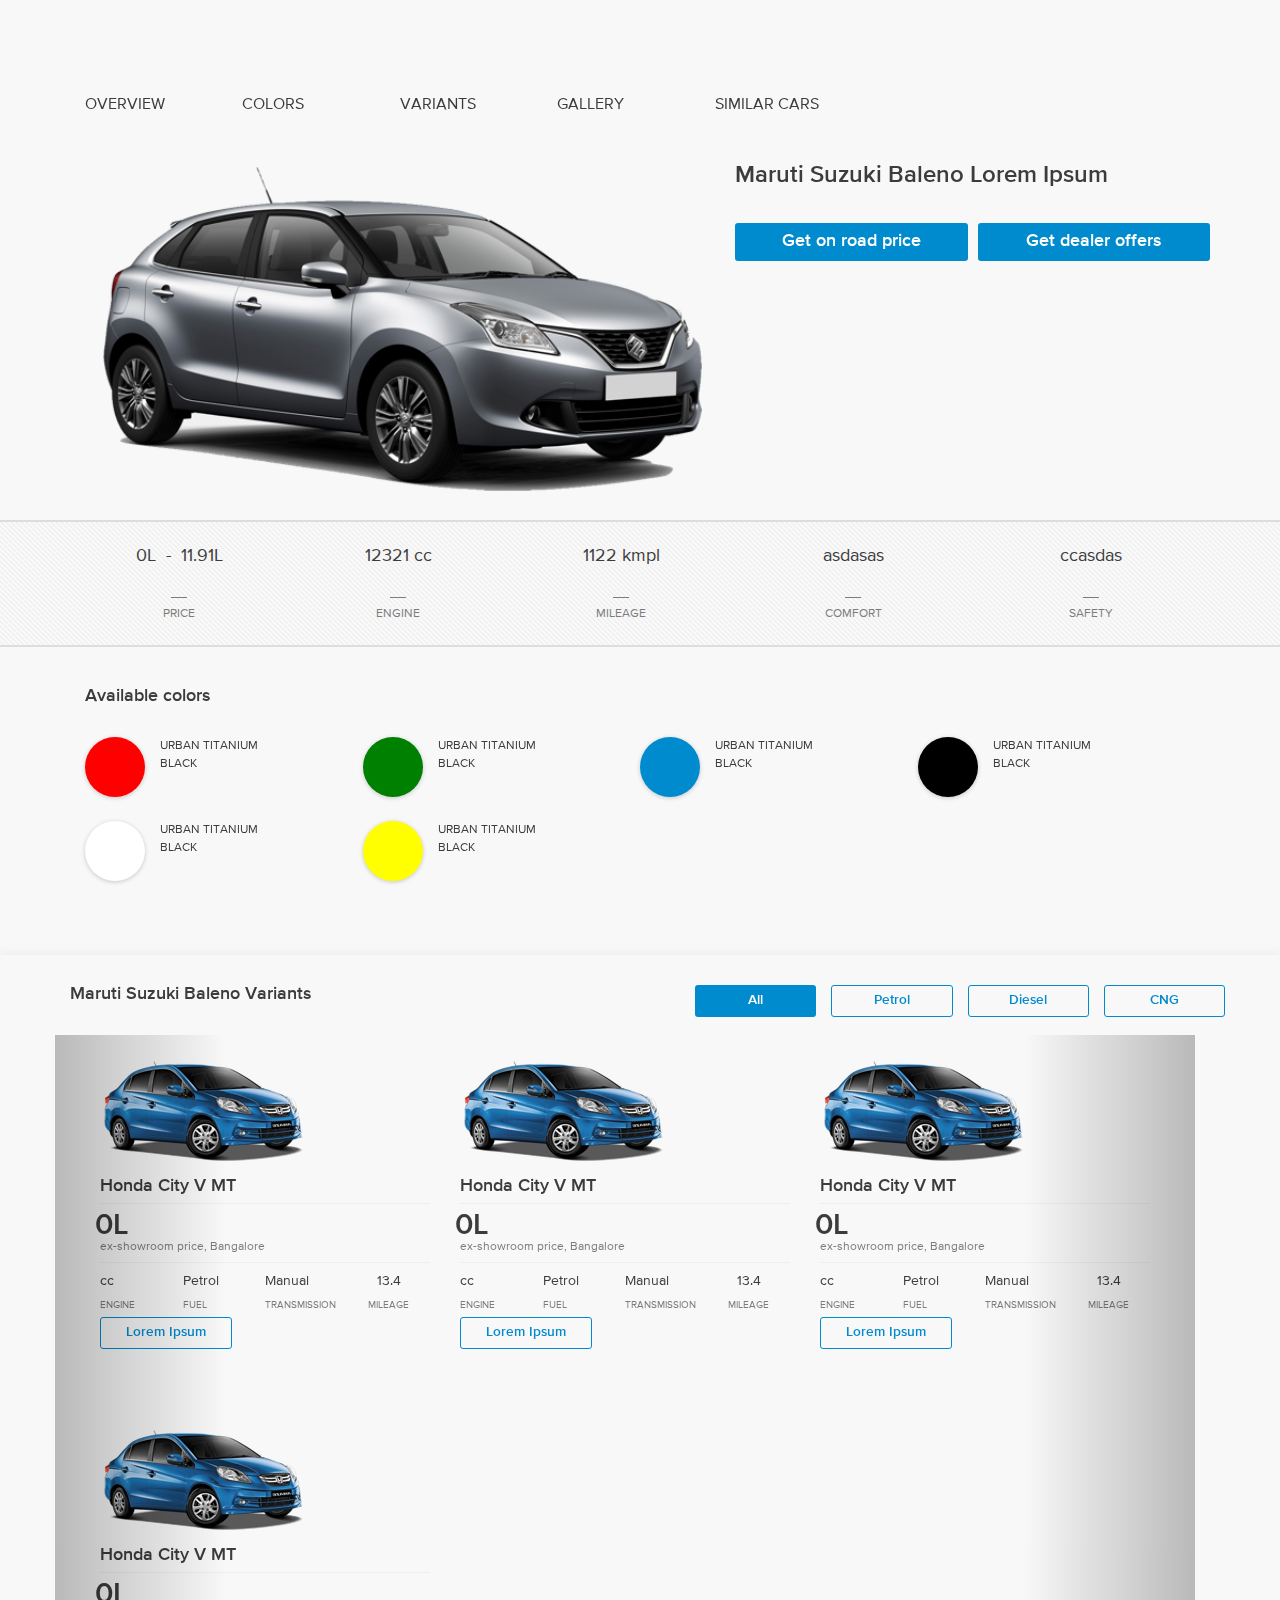
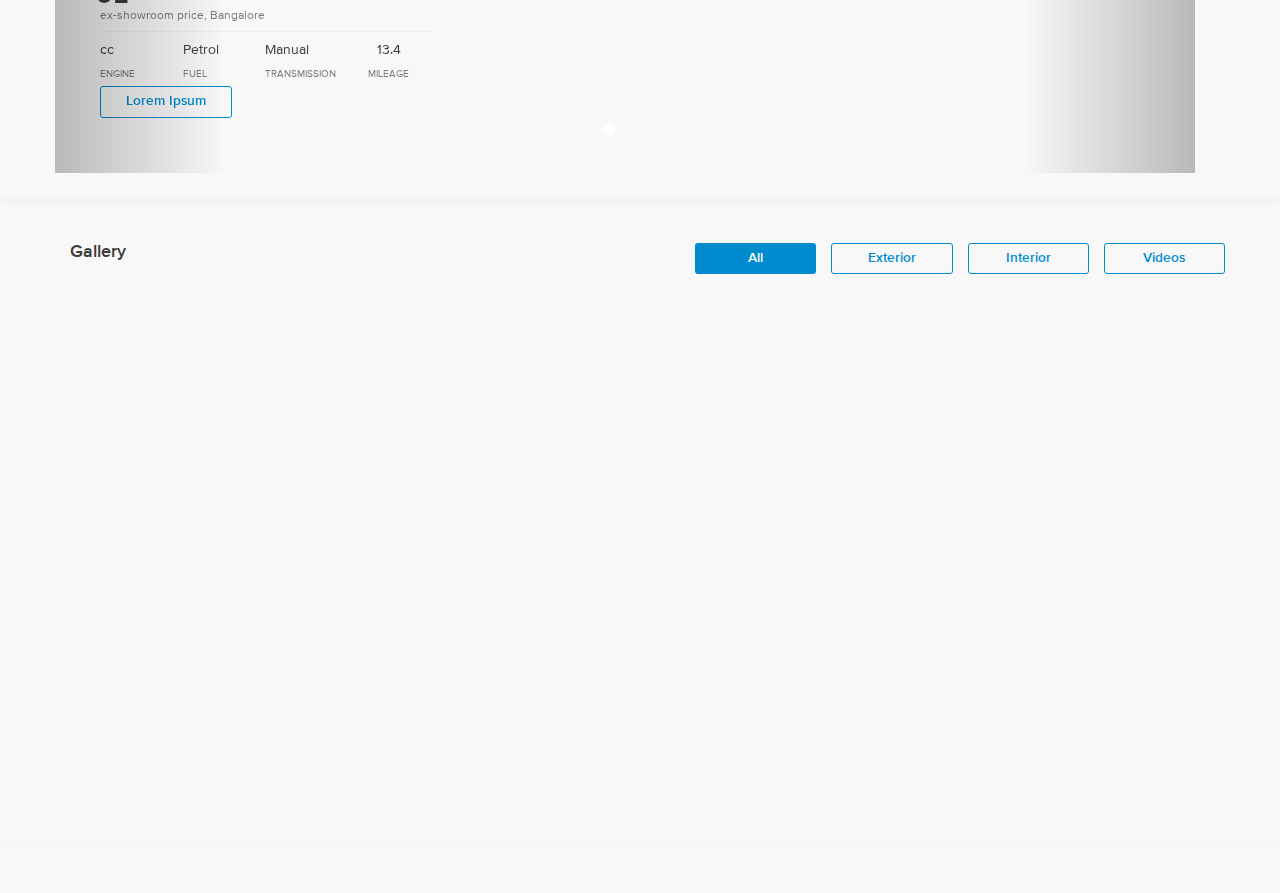
==== commit 8902ec85: "change in the gallery" ====
--- a/newcars.html
+++ b/newcars.html
@@ -4,92 +4,109 @@
     <meta charset="UTF-8">
     <title>Untitled Document</title>
 	<meta name="Author" content=""/>
+    <meta name="viewport" content="width=device-width, initial-scale=1">	
 	<link rel="stylesheet" type="text/css" href="css/bootstrap.min.css">
 	<link rel="stylesheet" type="text/css" href="css/styles.css">
 	<link rel="stylesheet" type="text/css" href="css/carsmodel.css">
+
 </head>
 <body>
 <div class="wrapper animate-in">
-	<section class="container nc-heading"><nav class="row nc-nav js-nc-nav"><div class="col-xs-10 visible-xs">
-            <a href="#">OVERVIEW</a><i class="icon-arrows_up"></i>
-    </div>
-    <ul class="col-xs-10 hidden-xs">
-<li class="col-sm-2">
-                    <a href="#">OVERVIEW</a><i class="icon-arrows_up visible-xs"></i>
-            </li>
-            <li class="col-sm-2"><a href="#">COLORS</a></li>
-            <li class="col-sm-2"><a href="#">VARIANTS</a></li>
-            <li class="col-sm-2"><a href="#">GALLERY</a></li>
-            <li class="col-sm-2"><a href="#">SIMILAR CARS</a></li>
-    </ul>
-<div class="nc-share col-xs-2">
-            <i class="icon-basic_share"></i>			
-            <i class="icon-tweet hidden-xs"></i>
-            <i class="icon-facebook-logo hidden-xs"></i>
-            <i class="icon-facebook-logo hidden-xs"></i>
-    </div>
-</nav></section><section class="container nc-mask animate-mask" data-class="animate-mask"><div class="nc-image col-xs-12 col-sm-7">
-        <h1 class="no-lr-padding col-xs-12 visible-xs">
-                <span class="js-nc-modalname">Maruti Suzuki Baleno Lorem Ipsum</span>                        
-        </h1>        
-        <img class="img-responsive" src="/images/car/newcars/baleno.png" alt="mast image">
-</div>
-<div class="nc-cta col-xs-12 col-sm-5 animate-cta" data-class="animate-cta">
-        <div class="row">
-                <h1 class="no-lr-padding col-xs-12 hidden-xs">
-                        <span class="js-nc-modalname">Maruti Suzuki Baleno Lorem Ipsum</span>                        
-                </h1>                
-                <div class="col-xs-12">
-                        <div class="row">
-                                <div class="nc-cta-price no-lr-padding col-xs-6">
-                                        <a class="js-nc-cta-price no-lr-padding btn btn-style-normal ">
-                                                Get on road price
-                                        </a>
-                                </div>
-                                <div class="nc-cta-dealeroffer no-left-padding col-xs-6">
-                                        <a class="js-nc-cta-dealeroffer no-lr-padding btn btn-style-normal">
-                                                Get dealer offers
-                                        </a>
-                                </div>
-                        </div>  
-                        <div class="hidden">    
-                                <i></i>
-                                <div class="">
-                                        <span>Thank you for your interest.</span>
-                                        <span>A dealer will contact you shortly</span>
-                                </div>
-                        </div>
-                </div>
-        </div>
-</div>
+	<section class="container nc-heading">
+		<nav class="row nc-nav js-nc-nav">
+			<ul class="col-xs-10 hidden-xs">
+				<li class="col-sm-2">
+						<a href="#">OVERVIEW</a>
+				</li>
+				<li class="col-sm-2"><a href="#">COLORS</a></li>
+				<li class="col-sm-2"><a href="#">VARIANTS</a></li>
+				<li class="col-sm-2"><a href="#">GALLERY</a></li>
+				<li class="col-sm-2"><a href="#">SIMILAR CARS</a></li>
+			</ul>
+			<div class="col-xs-10 visible-xs">
+				<select class="frm-select">
+				  <option>Overview</option>
+				  <option>Colors</option>
+				  <option>Highest Rated</option>
+				  <option>Latest Model</option>
+				  <option>Least Driven</option>      
+				</select>
+             </div>	
+			<div class="nc-share col-xs-2">
+				<i class="icon-basic_share"></i>			
+				<i class="icon-tweet hidden-xs"></i>
+				<i class="icon-facebook-logo hidden-xs"></i>
+				<i class="icon-facebook-logo hidden-xs"></i>
+			</div>
+		</nav>
+	</section>
+<section class="container nc-mask animate-mask" data-class="animate-mask">
+		<div class="nc-image col-xs-12 col-sm-7">
+			<h1 class="no-lr-padding col-xs-12 visible-xs">
+					<span class="js-nc-modalname">Maruti Suzuki Baleno Lorem Ipsum</span>                        
+			</h1>        
+			<img class="img-responsive col-xs-12" src="images/car/newcars/baleno.png" alt="mast image">
+		</div>
+		<div class="nc-cta col-xs-12 col-sm-5 animate-cta" data-class="animate-cta">
+				<div class="row">
+						<h1 class="no-lr-padding col-xs-12 hidden-xs">
+								<span class="js-nc-modalname">Maruti Suzuki Baleno Lorem Ipsum</span>                        
+						</h1>                
+						<div class="col-xs-12">
+								<div class="row">
+										<div class="nc-cta-price no-lr-padding col-xs-6">
+												<a class="js-nc-cta-price no-lr-padding btn btn-filled">
+														Get on road price
+												</a>
+										</div>
+										<div class="nc-cta-dealeroffer no-left-padding col-xs-6">
+												<a class="js-nc-cta-dealeroffer no-lr-padding btn btn-filled">
+														Get dealer offers
+												</a>
+										</div>
+								</div>  
+								<div class="hidden">    
+										<i></i>
+										<div class="">
+												<span>Thank you for your interest.</span>
+												<span>A dealer will contact you shortly</span>
+										</div>
+								</div>
+						</div>
+				</div>
+		</div>
+</section>
+	
+	<section class="nc-features" data-class="animate-features">		
+		<ul class="container">
+			<li class="nc-price col-xs-2">
+					<span>
+							<i class="nc-price-min js-price-min icon-rupee-symbol">0L</i>
+							&nbsp;-&nbsp;
+							<i class="js-price-max icon-rupee-symbol">11.91L</i>
+					</span>
+					<span>PRICE</span>
+			</li>
+			<li class="nc-price js-nc-engine col-xs-2">
+					<span class="js-nc-engine-val">12321 cc</span>
+					<span>ENGINE</span>
+			</li>
+			<li class="nc-price js-nc-mileage col-xs-2">
+					<span class="js-nc-mileage-val">1122 kmpl</span>
+					<span>MILEAGE</span>
+			</li>
+			<li class="nc-price js-nc-comfort col-xs-2">
+					<span class="js-nc-comfort-val">asdasas</span>
+					<span>COMFORT</span>
+			</li>
+			<li class="nc-price js-nc-safety col-xs-2">
+					<span class="js-nc-safety-val">ccasdas</span>
+					<span>SAFETY</span>
+			</li>			
+		</ul>
+	</section>
 
-
-</section><section class="nc-features" data-class="animate-features"><ul class="container">
-<li class="nc-price col-xs-2 ">
-            <span>
-                    <i class="nc-price-min js-price-min icon-rupee-symbol">0L</i>
-                    &nbsp;-&nbsp;
-                    <i class="js-price-max icon-rupee-symbol">11.91L</i>
-            </span>
-            <span>PRICE</span>
-    </li>
-    <li class="nc-price js-nc-engine col-xs-2">
-            <span class="js-nc-engine-val">12321 cc</span>
-            <span>ENGINE</span>
-    </li>
-    <li class="nc-price js-nc-mileage col-xs-2">
-            <span class="js-nc-mileage-val">1122 kmpl</span>
-            <span>MILEAGE</span>
-    </li>
-    <li class="nc-price js-nc-comfort col-xs-2">
-            <span class="js-nc-comfort-val">asdasas</span>
-            <span>COMFORT</span>
-    </li>
-    <li class="nc-price js-nc-safety col-xs-2">
-            <span class="js-nc-safety-val">ccasdas</span>
-            <span>SAFETY</span>
-    </li>			
-</ul></section><section class="container nc-colors animate-colors" data-class="animate-colors"><h2 class="col-xs-12">Available colors</h2>
+<section class="container nc-colors animate-colors" data-class="animate-colors"><h2 class="col-xs-12">Available colors</h2>
 	<ul class="col-xs-12">
 <li class="col-xs-2 col-sm-3">
                 <div class="row">
@@ -146,23 +163,314 @@
                         </div>
                 </div>
         </li>
-</ul></section><section class="nc-variants"><div class="container animate-variants" data-class="animate-variants">
-                        <div class="row">
-                                <h2 class="col-sm-6">Maruti Suzuki Baleno Variants</h2>		
-                                <div class="col-sm-6">
-                                        <ul class="row  nav-btn">
-<li class="col-sm-3"><a class="btn btn-filled">All</a></li>
-                                                <li class="col-sm-3"><a class="btn btn-border">Petrol</a></li>
-                                                <li class="col-sm-3"><a class="btn btn-border">Diesel</a></li>
-                                                <li class="col-sm-3"><a class="btn btn-border">CNG</a></li>
-                                        </ul>
-</div>
-                        </div>
-                <div class="nc-desc col-xs-12 col-sm-4">
-    <div class="nc-image hidden-xs">
-            <img src="/images/car/newcars/variant.png">
-</div>
-    <h4>Honda City V MT</h4>			
+</ul></section>
+	
+	<section class="nc-variants">
+		<div class="container animate-variants" data-class="animate-variants">
+				<div class="row">
+						<h2 class="col-xs-6 col-sm-6">Maruti Suzuki Baleno Variants</h2>		
+						<div class="col-xs-6 col-sm-6">
+								<ul class="row  nav-btn hidden-xs">
+										<li class="col-sm-3"><a class="btn btn-filled">All</a></li>
+										<li class="col-sm-3"><a class="btn btn-border">Petrol</a></li>
+										<li class="col-sm-3"><a class="btn btn-border">Diesel</a></li>
+										<li class="col-sm-3"><a class="btn btn-border">CNG</a></li>
+								</ul>
+						<div class="visible-xs pull-right">
+							<select class="frm-select">
+							  <option>Petrol</option>
+							  <option>Diesel</option>
+							  <option>CNG</option>
+							</select>
+						 </div>										
+					</div>
+				</div>
+			
+		<!--  For mobile we need to show only 4 cards then need to show the show more buttons--> 			
+			
+		<div id="d-example-generic" class="carousel slide row" data-ride="carousel">
+		  <!-- Indicators -->
+		  <ol class="carousel-indicators">
+			<li data-target="#d-example-generic" data-slide-to="0" class="active"></li>
+			<li data-target="#d-example-generic" data-slide-to="1"></li>
+			<li data-target="#d-example-generic" data-slide-to="2"></li>
+		  </ol>
+
+		  <!-- Wrapper for slides -->
+		  <div class="carousel-inner  col-xs-12 " role="listbox">
+			<div class="item active  col-xs-12 ">
+					<div class="nc-desc col-xs-12 col-sm-4">
+						<div class="nc-image hidden-xs">
+								<img src="images/car/newcars/variant.png">
+						</div>
+						<h4>Honda City V MT</h4>			
+						<div class="nc-price">
+							<h2>
+								<i class="icon-rupee-symbol"></i><span class="js-nc-price-val">0L</span>
+							</h2>
+							<div class="nc-src js-nc-city-val">ex-showroom price, Bangalore</div>
+						</div>
+						<ul class="nc-features col-xs-12">
+							 <li class="nc-engine col-xs-3">
+								<span class="js-nc-engine-val"> cc</span>
+								<span class="static">ENGINE</span>
+							  </li>
+							  <li class="nc-fuel col-xs-3">
+								<span class="js-nc-fuel-val">Petrol</span>
+								<span class="static">FUEL</span>
+							  </li>
+							  <li class="nc-transmission col-xs-3">
+								<span class="js-nc-transmission-val">Manual</span>
+								<span class="static">TRANSMISSION</span>
+							  </li>
+							  <li class="nc-mileage col-xs-3">
+								<span class="js-nc-mileage-val">13.4</span>
+								<span class="static">MILEAGE</span>
+							  </li>                       
+					  </ul>
+						<button type="button" class="btn btn-border cardButton col-md-5">Lorem Ipsum</button>				
+				</div>
+					<div class="nc-desc col-xs-12 col-sm-4">
+						<div class="nc-image hidden-xs">
+								<img src="images/car/newcars/variant.png">
+						</div>
+						<h4>Honda City V MT</h4>			
+						<div class="nc-price">
+							<h2>
+								<i class="icon-rupee-symbol"></i><span class="js-nc-price-val">0L</span>
+							</h2>
+							<div class="nc-src js-nc-city-val">ex-showroom price, Bangalore</div>
+						</div>
+						<ul class="nc-features col-xs-12">
+							 <li class="nc-engine col-xs-3">
+								<span class="js-nc-engine-val"> cc</span>
+								<span class="static">ENGINE</span>
+							  </li>
+							  <li class="nc-fuel col-xs-3">
+								<span class="js-nc-fuel-val">Petrol</span>
+								<span class="static">FUEL</span>
+							  </li>
+							  <li class="nc-transmission col-xs-3">
+								<span class="js-nc-transmission-val">Manual</span>
+								<span class="static">TRANSMISSION</span>
+							  </li>
+							  <li class="nc-mileage col-xs-3">
+								<span class="js-nc-mileage-val">13.4</span>
+								<span class="static">MILEAGE</span>
+							  </li>                       
+					  </ul>
+						<button type="button" class="btn btn-border cardButton col-md-5">Lorem Ipsum</button>				
+				</div>				
+					<div class="nc-desc col-xs-12 col-sm-4">
+						<div class="nc-image hidden-xs">
+								<img src="images/car/newcars/variant.png">
+						</div>
+						<h4>Honda City V MT</h4>			
+						<div class="nc-price">
+							<h2>
+								<i class="icon-rupee-symbol"></i><span class="js-nc-price-val">0L</span>
+							</h2>
+							<div class="nc-src js-nc-city-val">ex-showroom price, Bangalore</div>
+						</div>
+						<ul class="nc-features col-xs-12">
+							 <li class="nc-engine col-xs-3">
+								<span class="js-nc-engine-val"> cc</span>
+								<span class="static">ENGINE</span>
+							  </li>
+							  <li class="nc-fuel col-xs-3">
+								<span class="js-nc-fuel-val">Petrol</span>
+								<span class="static">FUEL</span>
+							  </li>
+							  <li class="nc-transmission col-xs-3">
+								<span class="js-nc-transmission-val">Manual</span>
+								<span class="static">TRANSMISSION</span>
+							  </li>
+							  <li class="nc-mileage col-xs-3">
+								<span class="js-nc-mileage-val">13.4</span>
+								<span class="static">MILEAGE</span>
+							  </li>                       
+					  </ul>
+						<button type="button" class="btn btn-border cardButton col-md-5">Lorem Ipsum</button>				
+				</div>		
+					<div class="nc-desc col-xs-12 col-sm-4">
+						<div class="nc-image hidden-xs">
+								<img src="images/car/newcars/variant.png">
+						</div>
+						<h4>Honda City V MT</h4>			
+						<div class="nc-price">
+							<h2>
+								<i class="icon-rupee-symbol"></i><span class="js-nc-price-val">0L</span>
+							</h2>
+							<div class="nc-src js-nc-city-val">ex-showroom price, Bangalore</div>
+						</div>
+						<ul class="nc-features col-xs-12">
+							 <li class="nc-engine col-xs-3">
+								<span class="js-nc-engine-val"> cc</span>
+								<span class="static">ENGINE</span>
+							  </li>
+							  <li class="nc-fuel col-xs-3">
+								<span class="js-nc-fuel-val">Petrol</span>
+								<span class="static">FUEL</span>
+							  </li>
+							  <li class="nc-transmission col-xs-3">
+								<span class="js-nc-transmission-val">Manual</span>
+								<span class="static">TRANSMISSION</span>
+							  </li>
+							  <li class="nc-mileage col-xs-3">
+								<span class="js-nc-mileage-val">13.4</span>
+								<span class="static">MILEAGE</span>
+							  </li>                       
+					  </ul>
+						<button type="button" class="btn btn-border cardButton col-md-5">Lorem Ipsum</button>				
+				</div>						
+			</div>
+		  </div>
+
+		  <!-- Controls -->
+		  <a class="left carousel-control" href="#d-example-generic" role="button" data-slide="prev">
+			<span class="glyphicon glyphicon-chevron-left" aria-hidden="true"></span>
+			<span class="sr-only">Previous</span>
+		  </a>
+		  <a class="right carousel-control" href="#d-example-generic" role="button" data-slide="next">
+			<span class="glyphicon glyphicon-chevron-right" aria-hidden="true"></span>
+			<span class="sr-only">Next</span>
+		  </a>
+		</div>			
+	
+		<div class="row text-center visible-xs">
+			<a id="js-variant-show" class="btn-border hidden-md hidden-lg">See more</a>
+		</div>
+
+<!--
+<div class="nc-desc col-xs-12 col-sm-4">
+    <div class="nc-image hidden-xs">
+            <img src="/images/car/newcars/variant.png">
+</div>
+    <h4>Honda City V AT (AVN)</h4>			
+    <div class="nc-price">
+            <h2>
+<i class="icon-rupee-symbol"></i><span class="js-nc-price-val">10.56L</span>
+</h2>
+            <div class="nc-src js-nc-city-val">ex-showroom price, Bangalore</div>
+    </div>
+    <ul class="nc-features col-xs-12">
+<li class="nc-engine col-xs-3">
+        <span class="js-nc-engine-val"> cc</span>
+        <span class="static">ENGINE</span>
+      </li>
+      <li class="nc-fuel col-xs-3">
+        <span class="js-nc-fuel-val">Petrol</span>
+        <span class="static">FUEL</span>
+      </li>
+      <li class="nc-transmission col-xs-3">
+        <span class="js-nc-transmission-val">Automatic</span>
+        <span class="static">TRANSMISSION</span>
+      </li>
+      <li class="nc-mileage col-xs-3">
+        <span class="js-nc-mileage-val">15.6</span>
+        <span class="static">MILEAGE</span>
+      </li>                       
+  </ul>
+<button type="button" class="btn btn-border cardButton col-md-5">Lorem Ipsum</button>					
+</div>
+<div class="nc-desc col-xs-12 col-sm-4">
+    <div class="nc-image hidden-xs">
+            <img src="/images/car/newcars/variant.png">
+</div>
+    <h4>Honda City S</h4>			
+    <div class="nc-price">
+            <h2>
+<i class="icon-rupee-symbol"></i><span class="js-nc-price-val">8.26L</span>
+</h2>
+            <div class="nc-src js-nc-city-val">ex-showroom price, Bangalore</div>
+    </div>
+    <ul class="nc-features col-xs-12">
+<li class="nc-engine col-xs-3">
+        <span class="js-nc-engine-val"> cc</span>
+        <span class="static">ENGINE</span>
+      </li>
+      <li class="nc-fuel col-xs-3">
+        <span class="js-nc-fuel-val">Petrol</span>
+        <span class="static">FUEL</span>
+      </li>
+      <li class="nc-transmission col-xs-3">
+        <span class="js-nc-transmission-val">Manual</span>
+        <span class="static">TRANSMISSION</span>
+      </li>
+      <li class="nc-mileage col-xs-3">
+        <span class="js-nc-mileage-val">17.4</span>
+        <span class="static">MILEAGE</span>
+      </li>                       
+  </ul>
+<button type="button" class="btn btn-border cardButton col-md-5">Lorem Ipsum</button>					
+</div>
+<div class="nc-desc col-xs-12 col-sm-4">
+    <div class="nc-image hidden-xs">
+            <img src="/images/car/newcars/variant.png">
+</div>
+    <h4>Honda City V</h4>			
+    <div class="nc-price">
+            <h2>
+<i class="icon-rupee-symbol"></i><span class="js-nc-price-val">9.44L</span>
+</h2>
+            <div class="nc-src js-nc-city-val">ex-showroom price, Bangalore</div>
+    </div>
+    <ul class="nc-features col-xs-12">
+<li class="nc-engine col-xs-3">
+        <span class="js-nc-engine-val"> cc</span>
+        <span class="static">ENGINE</span>
+      </li>
+      <li class="nc-fuel col-xs-3">
+        <span class="js-nc-fuel-val">Petrol</span>
+        <span class="static">FUEL</span>
+      </li>
+      <li class="nc-transmission col-xs-3">
+        <span class="js-nc-transmission-val">Manual</span>
+        <span class="static">TRANSMISSION</span>
+      </li>
+      <li class="nc-mileage col-xs-3">
+        <span class="js-nc-mileage-val">17.4</span>
+        <span class="static">MILEAGE</span>
+      </li>                       
+  </ul>
+<button type="button" class="btn btn-border cardButton col-md-5">Lorem Ipsum</button>					
+</div>
+<div class="nc-desc col-xs-12 col-sm-4">
+    <div class="nc-image hidden-xs">
+            <img src="/images/car/newcars/variant.png">
+</div>
+    <h4>Honda City VX (O) MT Diesel</h4>			
+    <div class="nc-price">
+            <h2>
+<i class="icon-rupee-symbol"></i><span class="js-nc-price-val">11.91L</span>
+</h2>
+            <div class="nc-src js-nc-city-val">ex-showroom price, Bangalore</div>
+    </div>
+    <ul class="nc-features col-xs-12">
+<li class="nc-engine col-xs-3">
+        <span class="js-nc-engine-val"> cc</span>
+        <span class="static">ENGINE</span>
+      </li>
+      <li class="nc-fuel col-xs-3">
+        <span class="js-nc-fuel-val">Diesel</span>
+        <span class="static">FUEL</span>
+      </li>
+      <li class="nc-transmission col-xs-3">
+        <span class="js-nc-transmission-val">Manual</span>
+        <span class="static">TRANSMISSION</span>
+      </li>
+      <li class="nc-mileage col-xs-3">
+        <span class="js-nc-mileage-val">25.1</span>
+        <span class="static">MILEAGE</span>
+      </li>                       
+  </ul>
+<button type="button" class="btn btn-border cardButton col-md-5">Lorem Ipsum</button>					
+</div>
+<div class="nc-desc col-xs-12 col-sm-4">
+    <div class="nc-image hidden-xs">
+            <img src="/images/car/newcars/variant.png">
+</div>
+    <h4>Honda City 1.5 V Elegance</h4>			
     <div class="nc-price">
             <h2>
 <i class="icon-rupee-symbol"></i><span class="js-nc-price-val">0L</span>
@@ -183,6 +491,316 @@
         <span class="static">TRANSMISSION</span>
       </li>
       <li class="nc-mileage col-xs-3">
+        <span class="js-nc-mileage-val">14</span>
+        <span class="static">MILEAGE</span>
+      </li>                       
+  </ul>
+<button type="button" class="btn btn-border cardButton col-md-5">Lorem Ipsum</button>					
+</div>
+<div class="nc-desc col-xs-12 col-sm-4">
+    <div class="nc-image hidden-xs">
+            <img src="/images/car/newcars/variant.png">
+</div>
+    <h4>Honda City V AT Exclusive</h4>			
+    <div class="nc-price">
+            <h2>
+<i class="icon-rupee-symbol"></i><span class="js-nc-price-val">0L</span>
+</h2>
+            <div class="nc-src js-nc-city-val">ex-showroom price, Bangalore</div>
+    </div>
+    <ul class="nc-features col-xs-12">
+<li class="nc-engine col-xs-3">
+        <span class="js-nc-engine-val"> cc</span>
+        <span class="static">ENGINE</span>
+      </li>
+      <li class="nc-fuel col-xs-3">
+        <span class="js-nc-fuel-val">Petrol</span>
+        <span class="static">FUEL</span>
+      </li>
+      <li class="nc-transmission col-xs-3">
+        <span class="js-nc-transmission-val">Automatic</span>
+        <span class="static">TRANSMISSION</span>
+      </li>
+      <li class="nc-mileage col-xs-3">
+        <span class="js-nc-mileage-val">12.3</span>
+        <span class="static">MILEAGE</span>
+      </li>                       
+  </ul>
+<button type="button" class="btn btn-border cardButton col-md-5">Lorem Ipsum</button>					
+</div>
+<div class="nc-desc col-xs-12 col-sm-4">
+    <div class="nc-image hidden-xs">
+            <img src="/images/car/newcars/variant.png">
+</div>
+    <h4>Honda City S Diesel</h4>			
+    <div class="nc-price">
+            <h2>
+<i class="icon-rupee-symbol"></i><span class="js-nc-price-val">9.48L</span>
+</h2>
+            <div class="nc-src js-nc-city-val">ex-showroom price, Bangalore</div>
+    </div>
+    <ul class="nc-features col-xs-12">
+<li class="nc-engine col-xs-3">
+        <span class="js-nc-engine-val"> cc</span>
+        <span class="static">ENGINE</span>
+      </li>
+      <li class="nc-fuel col-xs-3">
+        <span class="js-nc-fuel-val">Diesel</span>
+        <span class="static">FUEL</span>
+      </li>
+      <li class="nc-transmission col-xs-3">
+        <span class="js-nc-transmission-val">Manual</span>
+        <span class="static">TRANSMISSION</span>
+      </li>
+      <li class="nc-mileage col-xs-3">
+        <span class="js-nc-mileage-val">26</span>
+        <span class="static">MILEAGE</span>
+      </li>                       
+  </ul>
+<button type="button" class="btn btn-border cardButton col-md-5">Lorem Ipsum</button>					
+</div>
+<div class="nc-desc col-xs-12 col-sm-4">
+    <div class="nc-image hidden-xs">
+            <img src="/images/car/newcars/variant.png">
+</div>
+    <h4>Honda City V Diesel</h4>			
+    <div class="nc-price">
+            <h2>
+<i class="icon-rupee-symbol"></i><span class="js-nc-price-val">10.63L</span>
+</h2>
+            <div class="nc-src js-nc-city-val">ex-showroom price, Bangalore</div>
+    </div>
+    <ul class="nc-features col-xs-12">
+<li class="nc-engine col-xs-3">
+        <span class="js-nc-engine-val"> cc</span>
+        <span class="static">ENGINE</span>
+      </li>
+      <li class="nc-fuel col-xs-3">
+        <span class="js-nc-fuel-val">Diesel</span>
+        <span class="static">FUEL</span>
+      </li>
+      <li class="nc-transmission col-xs-3">
+        <span class="js-nc-transmission-val">Manual</span>
+        <span class="static">TRANSMISSION</span>
+      </li>
+      <li class="nc-mileage col-xs-3">
+        <span class="js-nc-mileage-val">26</span>
+        <span class="static">MILEAGE</span>
+      </li>                       
+  </ul>
+<button type="button" class="btn btn-border cardButton col-md-5">Lorem Ipsum</button>					
+</div>
+<div class="nc-desc col-xs-12 col-sm-4">
+    <div class="nc-image hidden-xs">
+            <img src="/images/car/newcars/variant.png">
+</div>
+    <h4>Honda City VX CVT</h4>			
+    <div class="nc-price">
+            <h2>
+<i class="icon-rupee-symbol"></i><span class="js-nc-price-val">11.5L</span>
+</h2>
+            <div class="nc-src js-nc-city-val">ex-showroom price, Bangalore</div>
+    </div>
+    <ul class="nc-features col-xs-12">
+<li class="nc-engine col-xs-3">
+        <span class="js-nc-engine-val"> cc</span>
+        <span class="static">ENGINE</span>
+      </li>
+      <li class="nc-fuel col-xs-3">
+        <span class="js-nc-fuel-val">Petrol</span>
+        <span class="static">FUEL</span>
+      </li>
+      <li class="nc-transmission col-xs-3">
+        <span class="js-nc-transmission-val">Automatic (CVT)</span>
+        <span class="static">TRANSMISSION</span>
+      </li>
+      <li class="nc-mileage col-xs-3">
+        <span class="js-nc-mileage-val">18</span>
+        <span class="static">MILEAGE</span>
+      </li>                       
+  </ul>
+<button type="button" class="btn btn-border cardButton col-md-5">Lorem Ipsum</button>					
+</div>
+<div class="nc-desc col-xs-12 col-sm-4">
+    <div class="nc-image hidden-xs">
+            <img src="/images/car/newcars/variant.png">
+</div>
+    <h4>Honda City 1.5 V AT</h4>			
+    <div class="nc-price">
+            <h2>
+<i class="icon-rupee-symbol"></i><span class="js-nc-price-val">9.37L</span>
+</h2>
+            <div class="nc-src js-nc-city-val">ex-showroom price, Bangalore</div>
+    </div>
+    <ul class="nc-features col-xs-12">
+<li class="nc-engine col-xs-3">
+        <span class="js-nc-engine-val"> cc</span>
+        <span class="static">ENGINE</span>
+      </li>
+      <li class="nc-fuel col-xs-3">
+        <span class="js-nc-fuel-val">Petrol</span>
+        <span class="static">FUEL</span>
+      </li>
+      <li class="nc-transmission col-xs-3">
+        <span class="js-nc-transmission-val">Automatic</span>
+        <span class="static">TRANSMISSION</span>
+      </li>
+      <li class="nc-mileage col-xs-3">
+        <span class="js-nc-mileage-val">10.4</span>
+        <span class="static">MILEAGE</span>
+      </li>                       
+  </ul>
+<button type="button" class="btn btn-border cardButton col-md-5">Lorem Ipsum</button>					
+</div>
+<div class="nc-desc col-xs-12 col-sm-4">
+    <div class="nc-image hidden-xs">
+            <img src="/images/car/newcars/variant.png">
+</div>
+    <h4>Honda City 1.5 Corporate MT</h4>			
+    <div class="nc-price">
+            <h2>
+<i class="icon-rupee-symbol"></i><span class="js-nc-price-val">7.39L</span>
+</h2>
+            <div class="nc-src js-nc-city-val">ex-showroom price, Bangalore</div>
+    </div>
+    <ul class="nc-features col-xs-12">
+<li class="nc-engine col-xs-3">
+        <span class="js-nc-engine-val"> cc</span>
+        <span class="static">ENGINE</span>
+      </li>
+      <li class="nc-fuel col-xs-3">
+        <span class="js-nc-fuel-val">Petrol</span>
+        <span class="static">FUEL</span>
+      </li>
+      <li class="nc-transmission col-xs-3">
+        <span class="js-nc-transmission-val">Manual</span>
+        <span class="static">TRANSMISSION</span>
+      </li>
+      <li class="nc-mileage col-xs-3">
+        <span class="js-nc-mileage-val">16.8</span>
+        <span class="static">MILEAGE</span>
+      </li>                       
+  </ul>
+<button type="button" class="btn btn-border cardButton col-md-5">Lorem Ipsum</button>					
+</div>
+<div class="nc-desc col-xs-12 col-sm-4">
+    <div class="nc-image hidden-xs">
+            <img src="/images/car/newcars/variant.png">
+</div>
+    <h4>Honda City 1.5 V AT Sunroof</h4>			
+    <div class="nc-price">
+            <h2>
+<i class="icon-rupee-symbol"></i><span class="js-nc-price-val">10.72L</span>
+</h2>
+            <div class="nc-src js-nc-city-val">ex-showroom price, Bangalore</div>
+    </div>
+    <ul class="nc-features col-xs-12">
+<li class="nc-engine col-xs-3">
+        <span class="js-nc-engine-val"> cc</span>
+        <span class="static">ENGINE</span>
+      </li>
+      <li class="nc-fuel col-xs-3">
+        <span class="js-nc-fuel-val">Petrol</span>
+        <span class="static">FUEL</span>
+      </li>
+      <li class="nc-transmission col-xs-3">
+        <span class="js-nc-transmission-val">Automatic</span>
+        <span class="static">TRANSMISSION</span>
+      </li>
+      <li class="nc-mileage col-xs-3">
+        <span class="js-nc-mileage-val">15.6</span>
+        <span class="static">MILEAGE</span>
+      </li>                       
+  </ul>
+<button type="button" class="btn btn-border cardButton col-md-5">Lorem Ipsum</button>					
+</div>
+<div class="nc-desc col-xs-12 col-sm-4">
+    <div class="nc-image hidden-xs">
+            <img src="/images/car/newcars/variant.png">
+</div>
+    <h4>Honda City V MT AVN</h4>			
+    <div class="nc-price">
+            <h2>
+<i class="icon-rupee-symbol"></i><span class="js-nc-price-val">9.92L</span>
+</h2>
+            <div class="nc-src js-nc-city-val">ex-showroom price, Bangalore</div>
+    </div>
+    <ul class="nc-features col-xs-12">
+<li class="nc-engine col-xs-3">
+        <span class="js-nc-engine-val"> cc</span>
+        <span class="static">ENGINE</span>
+      </li>
+      <li class="nc-fuel col-xs-3">
+        <span class="js-nc-fuel-val">Petrol</span>
+        <span class="static">FUEL</span>
+      </li>
+      <li class="nc-transmission col-xs-3">
+        <span class="js-nc-transmission-val">Manual</span>
+        <span class="static">TRANSMISSION</span>
+      </li>
+      <li class="nc-mileage col-xs-3">
+        <span class="js-nc-mileage-val">16.8</span>
+        <span class="static">MILEAGE</span>
+      </li>                       
+  </ul>
+<button type="button" class="btn btn-border cardButton col-md-5">Lorem Ipsum</button>					
+</div>
+<div class="nc-desc col-xs-12 col-sm-4">
+    <div class="nc-image hidden-xs">
+            <img src="/images/car/newcars/variant.png">
+</div>
+    <h4>Honda City 1.5 V Inspire</h4>			
+    <div class="nc-price">
+            <h2>
+<i class="icon-rupee-symbol"></i><span class="js-nc-price-val">0L</span>
+</h2>
+            <div class="nc-src js-nc-city-val">ex-showroom price, Bangalore</div>
+    </div>
+    <ul class="nc-features col-xs-12">
+<li class="nc-engine col-xs-3">
+        <span class="js-nc-engine-val"> cc</span>
+        <span class="static">ENGINE</span>
+      </li>
+      <li class="nc-fuel col-xs-3">
+        <span class="js-nc-fuel-val">Petrol</span>
+        <span class="static">FUEL</span>
+      </li>
+      <li class="nc-transmission col-xs-3">
+        <span class="js-nc-transmission-val">Manual</span>
+        <span class="static">TRANSMISSION</span>
+      </li>
+      <li class="nc-mileage col-xs-3">
+        <span class="js-nc-mileage-val">14</span>
+        <span class="static">MILEAGE</span>
+      </li>                       
+  </ul>
+<button type="button" class="btn btn-border cardButton col-md-5">Lorem Ipsum</button>					
+</div>
+<div class="nc-desc col-xs-12 col-sm-4">
+    <div class="nc-image hidden-xs">
+            <img src="/images/car/newcars/variant.png">
+</div>
+    <h4>Honda City CNG</h4>			
+    <div class="nc-price">
+            <h2>
+<i class="icon-rupee-symbol"></i><span class="js-nc-price-val">0L</span>
+</h2>
+            <div class="nc-src js-nc-city-val">ex-showroom price, Bangalore</div>
+    </div>
+    <ul class="nc-features col-xs-12">
+<li class="nc-engine col-xs-3">
+        <span class="js-nc-engine-val"> cc</span>
+        <span class="static">ENGINE</span>
+      </li>
+      <li class="nc-fuel col-xs-3">
+        <span class="js-nc-fuel-val">CNG</span>
+        <span class="static">FUEL</span>
+      </li>
+      <li class="nc-transmission col-xs-3">
+        <span class="js-nc-transmission-val">Manual</span>
+        <span class="static">TRANSMISSION</span>
+      </li>
+      <li class="nc-mileage col-xs-3">
         <span class="js-nc-mileage-val">13.4</span>
         <span class="static">MILEAGE</span>
       </li>                       
@@ -193,7 +811,7 @@
     <div class="nc-image hidden-xs">
             <img src="/images/car/newcars/variant.png">
 </div>
-    <h4>Honda City 1.5 S Inspire</h4>			
+    <h4>Honda City V AT</h4>			
     <div class="nc-price">
             <h2>
 <i class="icon-rupee-symbol"></i><span class="js-nc-price-val">0L</span>
@@ -210,6 +828,347 @@
         <span class="static">FUEL</span>
       </li>
       <li class="nc-transmission col-xs-3">
+        <span class="js-nc-transmission-val">Automatic</span>
+        <span class="static">TRANSMISSION</span>
+      </li>
+      <li class="nc-mileage col-xs-3">
+        <span class="js-nc-mileage-val">12.3</span>
+        <span class="static">MILEAGE</span>
+      </li>                       
+  </ul>
+<button type="button" class="btn btn-border cardButton col-md-5">Lorem Ipsum</button>					
+</div>
+<div class="nc-desc col-xs-12 col-sm-4">
+    <div class="nc-image hidden-xs">
+            <img src="/images/car/newcars/variant.png">
+</div>
+    <h4>Honda City V MT CNG Compatible</h4>			
+    <div class="nc-price">
+            <h2>
+<i class="icon-rupee-symbol"></i><span class="js-nc-price-val">9.24L</span>
+</h2>
+            <div class="nc-src js-nc-city-val">ex-showroom price, Bangalore</div>
+    </div>
+    <ul class="nc-features col-xs-12">
+<li class="nc-engine col-xs-3">
+        <span class="js-nc-engine-val"> cc</span>
+        <span class="static">ENGINE</span>
+      </li>
+      <li class="nc-fuel col-xs-3">
+        <span class="js-nc-fuel-val">Petrol</span>
+        <span class="static">FUEL</span>
+      </li>
+      <li class="nc-transmission col-xs-3">
+        <span class="js-nc-transmission-val">Manual</span>
+        <span class="static">TRANSMISSION</span>
+      </li>
+      <li class="nc-mileage col-xs-3">
+        <span class="js-nc-mileage-val">16.8</span>
+        <span class="static">MILEAGE</span>
+      </li>                       
+  </ul>
+<button type="button" class="btn btn-border cardButton col-md-5">Lorem Ipsum</button>					
+</div>
+<div class="nc-desc col-xs-12 col-sm-4">
+    <div class="nc-image hidden-xs">
+            <img src="/images/car/newcars/variant.png">
+</div>
+    <h4>Honda City E</h4>			
+    <div class="nc-price">
+            <h2>
+<i class="icon-rupee-symbol"></i><span class="js-nc-price-val">7.6L</span>
+</h2>
+            <div class="nc-src js-nc-city-val">ex-showroom price, Bangalore</div>
+    </div>
+    <ul class="nc-features col-xs-12">
+<li class="nc-engine col-xs-3">
+        <span class="js-nc-engine-val"> cc</span>
+        <span class="static">ENGINE</span>
+      </li>
+      <li class="nc-fuel col-xs-3">
+        <span class="js-nc-fuel-val">Petrol</span>
+        <span class="static">FUEL</span>
+      </li>
+      <li class="nc-transmission col-xs-3">
+        <span class="js-nc-transmission-val">Manual</span>
+        <span class="static">TRANSMISSION</span>
+      </li>
+      <li class="nc-mileage col-xs-3">
+        <span class="js-nc-mileage-val">17.8</span>
+        <span class="static">MILEAGE</span>
+      </li>                       
+  </ul>
+<button type="button" class="btn btn-border cardButton col-md-5">Lorem Ipsum</button>					
+</div>
+<div class="nc-desc col-xs-12 col-sm-4">
+    <div class="nc-image hidden-xs">
+            <img src="/images/car/newcars/variant.png">
+</div>
+    <h4>Honda City SV</h4>			
+    <div class="nc-price">
+            <h2>
+<i class="icon-rupee-symbol"></i><span class="js-nc-price-val">8.86L</span>
+</h2>
+            <div class="nc-src js-nc-city-val">ex-showroom price, Bangalore</div>
+    </div>
+    <ul class="nc-features col-xs-12">
+<li class="nc-engine col-xs-3">
+        <span class="js-nc-engine-val"> cc</span>
+        <span class="static">ENGINE</span>
+      </li>
+      <li class="nc-fuel col-xs-3">
+        <span class="js-nc-fuel-val">Petrol</span>
+        <span class="static">FUEL</span>
+      </li>
+      <li class="nc-transmission col-xs-3">
+        <span class="js-nc-transmission-val">Manual</span>
+        <span class="static">TRANSMISSION</span>
+      </li>
+      <li class="nc-mileage col-xs-3">
+        <span class="js-nc-mileage-val">17.4</span>
+        <span class="static">MILEAGE</span>
+      </li>                       
+  </ul>
+<button type="button" class="btn btn-border cardButton col-md-5">Lorem Ipsum</button>					
+</div>
+<div class="nc-desc col-xs-12 col-sm-4">
+    <div class="nc-image hidden-xs">
+            <img src="/images/car/newcars/variant.png">
+</div>
+    <h4>Honda City SV CVT</h4>			
+    <div class="nc-price">
+            <h2>
+<i class="icon-rupee-symbol"></i><span class="js-nc-price-val">9.89L</span>
+</h2>
+            <div class="nc-src js-nc-city-val">ex-showroom price, Bangalore</div>
+    </div>
+    <ul class="nc-features col-xs-12">
+<li class="nc-engine col-xs-3">
+        <span class="js-nc-engine-val"> cc</span>
+        <span class="static">ENGINE</span>
+      </li>
+      <li class="nc-fuel col-xs-3">
+        <span class="js-nc-fuel-val">Petrol</span>
+        <span class="static">FUEL</span>
+      </li>
+      <li class="nc-transmission col-xs-3">
+        <span class="js-nc-transmission-val">Automatic (CVT)</span>
+        <span class="static">TRANSMISSION</span>
+      </li>
+      <li class="nc-mileage col-xs-3">
+        <span class="js-nc-mileage-val">18</span>
+        <span class="static">MILEAGE</span>
+      </li>                       
+  </ul>
+<button type="button" class="btn btn-border cardButton col-md-5">Lorem Ipsum</button>					
+</div>
+<div class="nc-desc col-xs-12 col-sm-4">
+    <div class="nc-image hidden-xs">
+            <img src="/images/car/newcars/variant.png">
+</div>
+    <h4>Honda City VX</h4>			
+    <div class="nc-price">
+            <h2>
+<i class="icon-rupee-symbol"></i><span class="js-nc-price-val">10.41L</span>
+</h2>
+            <div class="nc-src js-nc-city-val">ex-showroom price, Bangalore</div>
+    </div>
+    <ul class="nc-features col-xs-12">
+<li class="nc-engine col-xs-3">
+        <span class="js-nc-engine-val"> cc</span>
+        <span class="static">ENGINE</span>
+      </li>
+      <li class="nc-fuel col-xs-3">
+        <span class="js-nc-fuel-val">Petrol</span>
+        <span class="static">FUEL</span>
+      </li>
+      <li class="nc-transmission col-xs-3">
+        <span class="js-nc-transmission-val">Manual</span>
+        <span class="static">TRANSMISSION</span>
+      </li>
+      <li class="nc-mileage col-xs-3">
+        <span class="js-nc-mileage-val">17.4</span>
+        <span class="static">MILEAGE</span>
+      </li>                       
+  </ul>
+<button type="button" class="btn btn-border cardButton col-md-5">Lorem Ipsum</button>					
+</div>
+<div class="nc-desc col-xs-12 col-sm-4">
+    <div class="nc-image hidden-xs">
+            <img src="/images/car/newcars/variant.png">
+</div>
+    <h4>Honda City VX Diesel</h4>			
+    <div class="nc-price">
+            <h2>
+<i class="icon-rupee-symbol"></i><span class="js-nc-price-val">11.61L</span>
+</h2>
+            <div class="nc-src js-nc-city-val">ex-showroom price, Bangalore</div>
+    </div>
+    <ul class="nc-features col-xs-12">
+<li class="nc-engine col-xs-3">
+        <span class="js-nc-engine-val"> cc</span>
+        <span class="static">ENGINE</span>
+      </li>
+      <li class="nc-fuel col-xs-3">
+        <span class="js-nc-fuel-val">Diesel</span>
+        <span class="static">FUEL</span>
+      </li>
+      <li class="nc-transmission col-xs-3">
+        <span class="js-nc-transmission-val">Manual</span>
+        <span class="static">TRANSMISSION</span>
+      </li>
+      <li class="nc-mileage col-xs-3">
+        <span class="js-nc-mileage-val">25.1</span>
+        <span class="static">MILEAGE</span>
+      </li>                       
+  </ul>
+<button type="button" class="btn btn-border cardButton col-md-5">Lorem Ipsum</button>					
+</div>
+<div class="nc-desc col-xs-12 col-sm-4">
+    <div class="nc-image hidden-xs">
+            <img src="/images/car/newcars/variant.png">
+</div>
+    <h4>Honda City 1.5 E MT</h4>			
+    <div class="nc-price">
+            <h2>
+<i class="icon-rupee-symbol"></i><span class="js-nc-price-val">7.49L</span>
+</h2>
+            <div class="nc-src js-nc-city-val">ex-showroom price, Bangalore</div>
+    </div>
+    <ul class="nc-features col-xs-12">
+<li class="nc-engine col-xs-3">
+        <span class="js-nc-engine-val"> cc</span>
+        <span class="static">ENGINE</span>
+      </li>
+      <li class="nc-fuel col-xs-3">
+        <span class="js-nc-fuel-val">Petrol</span>
+        <span class="static">FUEL</span>
+      </li>
+      <li class="nc-transmission col-xs-3">
+        <span class="js-nc-transmission-val">Manual</span>
+        <span class="static">TRANSMISSION</span>
+      </li>
+      <li class="nc-mileage col-xs-3">
+        <span class="js-nc-mileage-val">11.6</span>
+        <span class="static">MILEAGE</span>
+      </li>                       
+  </ul>
+<button type="button" class="btn btn-border cardButton col-md-5">Lorem Ipsum</button>					
+</div>
+<div class="nc-desc col-xs-12 col-sm-4">
+    <div class="nc-image hidden-xs">
+            <img src="/images/car/newcars/variant.png">
+</div>
+    <h4>Honda City 1.5 V AT Exclusive</h4>			
+    <div class="nc-price">
+            <h2>
+<i class="icon-rupee-symbol"></i><span class="js-nc-price-val">9.89L</span>
+</h2>
+            <div class="nc-src js-nc-city-val">ex-showroom price, Bangalore</div>
+    </div>
+    <ul class="nc-features col-xs-12">
+<li class="nc-engine col-xs-3">
+        <span class="js-nc-engine-val"> cc</span>
+        <span class="static">ENGINE</span>
+      </li>
+      <li class="nc-fuel col-xs-3">
+        <span class="js-nc-fuel-val">Petrol</span>
+        <span class="static">FUEL</span>
+      </li>
+      <li class="nc-transmission col-xs-3">
+        <span class="js-nc-transmission-val">Automatic</span>
+        <span class="static">TRANSMISSION</span>
+      </li>
+      <li class="nc-mileage col-xs-3">
+        <span class="js-nc-mileage-val">10.4</span>
+        <span class="static">MILEAGE</span>
+      </li>                       
+  </ul>
+<button type="button" class="btn btn-border cardButton col-md-5">Lorem Ipsum</button>					
+</div>
+<div class="nc-desc col-xs-12 col-sm-4">
+    <div class="nc-image hidden-xs">
+            <img src="/images/car/newcars/variant.png">
+</div>
+    <h4>Honda City 1.5 E MT</h4>			
+    <div class="nc-price">
+            <h2>
+<i class="icon-rupee-symbol"></i><span class="js-nc-price-val">8.08L</span>
+</h2>
+            <div class="nc-src js-nc-city-val">ex-showroom price, Bangalore</div>
+    </div>
+    <ul class="nc-features col-xs-12">
+<li class="nc-engine col-xs-3">
+        <span class="js-nc-engine-val"> cc</span>
+        <span class="static">ENGINE</span>
+      </li>
+      <li class="nc-fuel col-xs-3">
+        <span class="js-nc-fuel-val">Petrol</span>
+        <span class="static">FUEL</span>
+      </li>
+      <li class="nc-transmission col-xs-3">
+        <span class="js-nc-transmission-val">Manual</span>
+        <span class="static">TRANSMISSION</span>
+      </li>
+      <li class="nc-mileage col-xs-3">
+        <span class="js-nc-mileage-val">16.8</span>
+        <span class="static">MILEAGE</span>
+      </li>                       
+  </ul>
+<button type="button" class="btn btn-border cardButton col-md-5">Lorem Ipsum</button>					
+</div>
+<div class="nc-desc col-xs-12 col-sm-4">
+    <div class="nc-image hidden-xs">
+            <img src="/images/car/newcars/variant.png">
+</div>
+    <h4>Honda City 1.5 V MT</h4>			
+    <div class="nc-price">
+            <h2>
+<i class="icon-rupee-symbol"></i><span class="js-nc-price-val">9.24L</span>
+</h2>
+            <div class="nc-src js-nc-city-val">ex-showroom price, Bangalore</div>
+    </div>
+    <ul class="nc-features col-xs-12">
+<li class="nc-engine col-xs-3">
+        <span class="js-nc-engine-val"> cc</span>
+        <span class="static">ENGINE</span>
+      </li>
+      <li class="nc-fuel col-xs-3">
+        <span class="js-nc-fuel-val">Petrol</span>
+        <span class="static">FUEL</span>
+      </li>
+      <li class="nc-transmission col-xs-3">
+        <span class="js-nc-transmission-val">Manual</span>
+        <span class="static">TRANSMISSION</span>
+      </li>
+      <li class="nc-mileage col-xs-3">
+        <span class="js-nc-mileage-val">16.8</span>
+        <span class="static">MILEAGE</span>
+      </li>                       
+  </ul>
+<button type="button" class="btn btn-border cardButton col-md-5">Lorem Ipsum</button>					
+</div>
+<div class="nc-desc col-xs-12 col-sm-4">
+    <div class="nc-image hidden-xs">
+            <img src="/images/car/newcars/variant.png">
+</div>
+    <h4>Honda City 1.5 S Elegance</h4>			
+    <div class="nc-price">
+            <h2>
+<i class="icon-rupee-symbol"></i><span class="js-nc-price-val">0L</span>
+</h2>
+            <div class="nc-src js-nc-city-val">ex-showroom price, Bangalore</div>
+    </div>
+    <ul class="nc-features col-xs-12">
+<li class="nc-engine col-xs-3">
+        <span class="js-nc-engine-val"> cc</span>
+        <span class="static">ENGINE</span>
+      </li>
+      <li class="nc-fuel col-xs-3">
+        <span class="js-nc-fuel-val">Petrol</span>
+        <span class="static">FUEL</span>
+      </li>
+      <li class="nc-transmission col-xs-3">
         <span class="js-nc-transmission-val">Manual</span>
         <span class="static">TRANSMISSION</span>
       </li>
@@ -224,7 +1183,7 @@
     <div class="nc-image hidden-xs">
             <img src="/images/car/newcars/variant.png">
 </div>
-    <h4>Honda City Corporate</h4>			
+    <h4>Honda City Corporate Edition</h4>			
     <div class="nc-price">
             <h2>
 <i class="icon-rupee-symbol"></i><span class="js-nc-price-val">0L</span>
@@ -255,413 +1214,258 @@
     <div class="nc-image hidden-xs">
             <img src="/images/car/newcars/variant.png">
 </div>
+    <h4>Honda City V MT Exclusive</h4>			
+    <div class="nc-price">
+            <h2>
+<i class="icon-rupee-symbol"></i><span class="js-nc-price-val">0L</span>
+</h2>
+            <div class="nc-src js-nc-city-val">ex-showroom price, Bangalore</div>
+    </div>
+    <ul class="nc-features col-xs-12">
+<li class="nc-engine col-xs-3">
+        <span class="js-nc-engine-val"> cc</span>
+        <span class="static">ENGINE</span>
+      </li>
+      <li class="nc-fuel col-xs-3">
+        <span class="js-nc-fuel-val">Petrol</span>
+        <span class="static">FUEL</span>
+      </li>
+      <li class="nc-transmission col-xs-3">
+        <span class="js-nc-transmission-val">Manual</span>
+        <span class="static">TRANSMISSION</span>
+      </li>
+      <li class="nc-mileage col-xs-3">
+        <span class="js-nc-mileage-val">13.4</span>
+        <span class="static">MILEAGE</span>
+      </li>                       
+  </ul>
+<button type="button" class="btn btn-border cardButton col-md-5">Lorem Ipsum</button>					
+</div>
+<div class="nc-desc col-xs-12 col-sm-4">
+    <div class="nc-image hidden-xs">
+            <img src="/images/car/newcars/variant.png">
+</div>
+    <h4>Honda City E Diesel</h4>			
+    <div class="nc-price">
+            <h2>
+<i class="icon-rupee-symbol"></i><span class="js-nc-price-val">8.82L</span>
+</h2>
+            <div class="nc-src js-nc-city-val">ex-showroom price, Bangalore</div>
+    </div>
+    <ul class="nc-features col-xs-12">
+<li class="nc-engine col-xs-3">
+        <span class="js-nc-engine-val"> cc</span>
+        <span class="static">ENGINE</span>
+      </li>
+      <li class="nc-fuel col-xs-3">
+        <span class="js-nc-fuel-val">Diesel</span>
+        <span class="static">FUEL</span>
+      </li>
+      <li class="nc-transmission col-xs-3">
+        <span class="js-nc-transmission-val">Manual</span>
+        <span class="static">TRANSMISSION</span>
+      </li>
+      <li class="nc-mileage col-xs-3">
+        <span class="js-nc-mileage-val">26</span>
+        <span class="static">MILEAGE</span>
+      </li>                       
+  </ul>
+<button type="button" class="btn btn-border cardButton col-md-5">Lorem Ipsum</button>					
+</div>
+<div class="nc-desc col-xs-12 col-sm-4">
+    <div class="nc-image hidden-xs">
+            <img src="/images/car/newcars/variant.png">
+</div>
+    <h4>Honda City SV Diesel</h4>			
+    <div class="nc-price">
+            <h2>
+<i class="icon-rupee-symbol"></i><span class="js-nc-price-val">9.98L</span>
+</h2>
+            <div class="nc-src js-nc-city-val">ex-showroom price, Bangalore</div>
+    </div>
+    <ul class="nc-features col-xs-12">
+<li class="nc-engine col-xs-3">
+        <span class="js-nc-engine-val"> cc</span>
+        <span class="static">ENGINE</span>
+      </li>
+      <li class="nc-fuel col-xs-3">
+        <span class="js-nc-fuel-val">Diesel</span>
+        <span class="static">FUEL</span>
+      </li>
+      <li class="nc-transmission col-xs-3">
+        <span class="js-nc-transmission-val">Manual</span>
+        <span class="static">TRANSMISSION</span>
+      </li>
+      <li class="nc-mileage col-xs-3">
+        <span class="js-nc-mileage-val">26</span>
+        <span class="static">MILEAGE</span>
+      </li>                       
+  </ul>
+<button type="button" class="btn btn-border cardButton col-md-5">Lorem Ipsum</button>					
+</div>
+<div class="nc-desc col-xs-12 col-sm-4">
+    <div class="nc-image hidden-xs">
+            <img src="/images/car/newcars/variant.png">
+</div>
+    <h4>Honda City VX (O) MT</h4>			
+    <div class="nc-price">
+            <h2>
+<i class="icon-rupee-symbol"></i><span class="js-nc-price-val">10.71L</span>
+</h2>
+            <div class="nc-src js-nc-city-val">ex-showroom price, Bangalore</div>
+    </div>
+    <ul class="nc-features col-xs-12">
+<li class="nc-engine col-xs-3">
+        <span class="js-nc-engine-val"> cc</span>
+        <span class="static">ENGINE</span>
+      </li>
+      <li class="nc-fuel col-xs-3">
+        <span class="js-nc-fuel-val">Petrol</span>
+        <span class="static">FUEL</span>
+      </li>
+      <li class="nc-transmission col-xs-3">
+        <span class="js-nc-transmission-val">Manual</span>
+        <span class="static">TRANSMISSION</span>
+      </li>
+      <li class="nc-mileage col-xs-3">
+        <span class="js-nc-mileage-val">17.4</span>
+        <span class="static">MILEAGE</span>
+      </li>                       
+  </ul>
+<button type="button" class="btn btn-border cardButton col-md-5">Lorem Ipsum</button>					
+</div>
+<div class="nc-desc col-xs-12 col-sm-4">
+    <div class="nc-image hidden-xs">
+            <img src="/images/car/newcars/variant.png">
+</div>
+    <h4>Honda City 1.5 EXi New</h4>			
+    <div class="nc-price">
+            <h2>
+<i class="icon-rupee-symbol"></i><span class="js-nc-price-val">0L</span>
+</h2>
+            <div class="nc-src js-nc-city-val">ex-showroom price, Bangalore</div>
+    </div>
+    <ul class="nc-features col-xs-12">
+<li class="nc-engine col-xs-3">
+        <span class="js-nc-engine-val"> cc</span>
+        <span class="static">ENGINE</span>
+      </li>
+      <li class="nc-fuel col-xs-3">
+        <span class="js-nc-fuel-val">Petrol</span>
+        <span class="static">FUEL</span>
+      </li>
+      <li class="nc-transmission col-xs-3">
+        <span class="js-nc-transmission-val">Manual</span>
+        <span class="static">TRANSMISSION</span>
+      </li>
+      <li class="nc-mileage col-xs-3">
+        <span class="js-nc-mileage-val">0</span>
+        <span class="static">MILEAGE</span>
+      </li>                       
+  </ul>
+<button type="button" class="btn btn-border cardButton col-md-5">Lorem Ipsum</button>					
+</div>
+<div class="nc-desc col-xs-12 col-sm-4">
+    <div class="nc-image hidden-xs">
+            <img src="/images/car/newcars/variant.png">
+</div>
+    <h4>Honda City 1.5 S AT</h4>			
+    <div class="nc-price">
+            <h2>
+<i class="icon-rupee-symbol"></i><span class="js-nc-price-val">9.04L</span>
+</h2>
+            <div class="nc-src js-nc-city-val">ex-showroom price, Bangalore</div>
+    </div>
+    <ul class="nc-features col-xs-12">
+<li class="nc-engine col-xs-3">
+        <span class="js-nc-engine-val"> cc</span>
+        <span class="static">ENGINE</span>
+      </li>
+      <li class="nc-fuel col-xs-3">
+        <span class="js-nc-fuel-val">Petrol</span>
+        <span class="static">FUEL</span>
+      </li>
+      <li class="nc-transmission col-xs-3">
+        <span class="js-nc-transmission-val">Automatic</span>
+        <span class="static">TRANSMISSION</span>
+      </li>
+      <li class="nc-mileage col-xs-3">
+        <span class="js-nc-mileage-val">10.6</span>
+        <span class="static">MILEAGE</span>
+      </li>                       
+  </ul>
+<button type="button" class="btn btn-border cardButton col-md-5">Lorem Ipsum</button>					
+</div>
+<div class="nc-desc col-xs-12 col-sm-4">
+    <div class="nc-image hidden-xs">
+            <img src="/images/car/newcars/variant.png">
+</div>
+    <h4>Honda City 1.5 V MT</h4>			
+    <div class="nc-price">
+            <h2>
+<i class="icon-rupee-symbol"></i><span class="js-nc-price-val">8.65L</span>
+</h2>
+            <div class="nc-src js-nc-city-val">ex-showroom price, Bangalore</div>
+    </div>
+    <ul class="nc-features col-xs-12">
+<li class="nc-engine col-xs-3">
+        <span class="js-nc-engine-val"> cc</span>
+        <span class="static">ENGINE</span>
+      </li>
+      <li class="nc-fuel col-xs-3">
+        <span class="js-nc-fuel-val">Petrol</span>
+        <span class="static">FUEL</span>
+      </li>
+      <li class="nc-transmission col-xs-3">
+        <span class="js-nc-transmission-val">Manual</span>
+        <span class="static">TRANSMISSION</span>
+      </li>
+      <li class="nc-mileage col-xs-3">
+        <span class="js-nc-mileage-val">11.6</span>
+        <span class="static">MILEAGE</span>
+      </li>                       
+  </ul>
+<button type="button" class="btn btn-border cardButton col-md-5">Lorem Ipsum</button>					
+</div>
+<div class="nc-desc col-xs-12 col-sm-4">
+    <div class="nc-image hidden-xs">
+            <img src="/images/car/newcars/variant.png">
+</div>
+    <h4>Honda City 1.5 S AT</h4>			
+    <div class="nc-price">
+            <h2>
+<i class="icon-rupee-symbol"></i><span class="js-nc-price-val">9.35L</span>
+</h2>
+            <div class="nc-src js-nc-city-val">ex-showroom price, Bangalore</div>
+    </div>
+    <ul class="nc-features col-xs-12">
+<li class="nc-engine col-xs-3">
+        <span class="js-nc-engine-val"> cc</span>
+        <span class="static">ENGINE</span>
+      </li>
+      <li class="nc-fuel col-xs-3">
+        <span class="js-nc-fuel-val">Petrol</span>
+        <span class="static">FUEL</span>
+      </li>
+      <li class="nc-transmission col-xs-3">
+        <span class="js-nc-transmission-val">Automatic</span>
+        <span class="static">TRANSMISSION</span>
+      </li>
+      <li class="nc-mileage col-xs-3">
+        <span class="js-nc-mileage-val">15.6</span>
+        <span class="static">MILEAGE</span>
+      </li>                       
+  </ul>
+<button type="button" class="btn btn-border cardButton col-md-5">Lorem Ipsum</button>					
+</div>
+<div class="nc-desc col-xs-12 col-sm-4">
+    <div class="nc-image hidden-xs">
+            <img src="/images/car/newcars/variant.png">
+</div>
     <h4>Honda City 1.5 S MT</h4>			
     <div class="nc-price">
             <h2>
-<i class="icon-rupee-symbol"></i><span class="js-nc-price-val">8.2L</span>
-</h2>
-            <div class="nc-src js-nc-city-val">ex-showroom price, Bangalore</div>
-    </div>
-    <ul class="nc-features col-xs-12">
-<li class="nc-engine col-xs-3">
-        <span class="js-nc-engine-val"> cc</span>
-        <span class="static">ENGINE</span>
-      </li>
-      <li class="nc-fuel col-xs-3">
-        <span class="js-nc-fuel-val">Petrol</span>
-        <span class="static">FUEL</span>
-      </li>
-      <li class="nc-transmission col-xs-3">
-        <span class="js-nc-transmission-val">Manual</span>
-        <span class="static">TRANSMISSION</span>
-      </li>
-      <li class="nc-mileage col-xs-3">
-        <span class="js-nc-mileage-val">11.6</span>
-        <span class="static">MILEAGE</span>
-      </li>                       
-  </ul>
-<button type="button" class="btn btn-border cardButton col-md-5">Lorem Ipsum</button>					
-</div>
-<div class="nc-desc col-xs-12 col-sm-4">
-    <div class="nc-image hidden-xs">
-            <img src="/images/car/newcars/variant.png">
-</div>
-    <h4>Honda City 1.5 V MT Exclusive</h4>			
-    <div class="nc-price">
-            <h2>
-<i class="icon-rupee-symbol"></i><span class="js-nc-price-val">9.17L</span>
-</h2>
-            <div class="nc-src js-nc-city-val">ex-showroom price, Bangalore</div>
-    </div>
-    <ul class="nc-features col-xs-12">
-<li class="nc-engine col-xs-3">
-        <span class="js-nc-engine-val"> cc</span>
-        <span class="static">ENGINE</span>
-      </li>
-      <li class="nc-fuel col-xs-3">
-        <span class="js-nc-fuel-val">Petrol</span>
-        <span class="static">FUEL</span>
-      </li>
-      <li class="nc-transmission col-xs-3">
-        <span class="js-nc-transmission-val">Manual</span>
-        <span class="static">TRANSMISSION</span>
-      </li>
-      <li class="nc-mileage col-xs-3">
-        <span class="js-nc-mileage-val">11.6</span>
-        <span class="static">MILEAGE</span>
-      </li>                       
-  </ul>
-<button type="button" class="btn btn-border cardButton col-md-5">Lorem Ipsum</button>					
-</div>
-<div class="nc-desc col-xs-12 col-sm-4">
-    <div class="nc-image hidden-xs">
-            <img src="/images/car/newcars/variant.png">
-</div>
-    <h4>Honda City 1.5 V AT</h4>			
-    <div class="nc-price">
-            <h2>
-<i class="icon-rupee-symbol"></i><span class="js-nc-price-val">9.88L</span>
-</h2>
-            <div class="nc-src js-nc-city-val">ex-showroom price, Bangalore</div>
-    </div>
-    <ul class="nc-features col-xs-12">
-<li class="nc-engine col-xs-3">
-        <span class="js-nc-engine-val"> cc</span>
-        <span class="static">ENGINE</span>
-      </li>
-      <li class="nc-fuel col-xs-3">
-        <span class="js-nc-fuel-val">Petrol</span>
-        <span class="static">FUEL</span>
-      </li>
-      <li class="nc-transmission col-xs-3">
-        <span class="js-nc-transmission-val">Automatic</span>
-        <span class="static">TRANSMISSION</span>
-      </li>
-      <li class="nc-mileage col-xs-3">
-        <span class="js-nc-mileage-val">15.6</span>
-        <span class="static">MILEAGE</span>
-      </li>                       
-  </ul>
-<button type="button" class="btn btn-border cardButton col-md-5">Lorem Ipsum</button>					
-</div>
-<div class="nc-desc col-xs-12 col-sm-4">
-    <div class="nc-image hidden-xs">
-            <img src="/images/car/newcars/variant.png">
-</div>
-    <h4>Honda City V AT (AVN)</h4>			
-    <div class="nc-price">
-            <h2>
-<i class="icon-rupee-symbol"></i><span class="js-nc-price-val">10.56L</span>
-</h2>
-            <div class="nc-src js-nc-city-val">ex-showroom price, Bangalore</div>
-    </div>
-    <ul class="nc-features col-xs-12">
-<li class="nc-engine col-xs-3">
-        <span class="js-nc-engine-val"> cc</span>
-        <span class="static">ENGINE</span>
-      </li>
-      <li class="nc-fuel col-xs-3">
-        <span class="js-nc-fuel-val">Petrol</span>
-        <span class="static">FUEL</span>
-      </li>
-      <li class="nc-transmission col-xs-3">
-        <span class="js-nc-transmission-val">Automatic</span>
-        <span class="static">TRANSMISSION</span>
-      </li>
-      <li class="nc-mileage col-xs-3">
-        <span class="js-nc-mileage-val">15.6</span>
-        <span class="static">MILEAGE</span>
-      </li>                       
-  </ul>
-<button type="button" class="btn btn-border cardButton col-md-5">Lorem Ipsum</button>					
-</div>
-<div class="nc-desc col-xs-12 col-sm-4">
-    <div class="nc-image hidden-xs">
-            <img src="/images/car/newcars/variant.png">
-</div>
-    <h4>Honda City S</h4>			
-    <div class="nc-price">
-            <h2>
-<i class="icon-rupee-symbol"></i><span class="js-nc-price-val">8.26L</span>
-</h2>
-            <div class="nc-src js-nc-city-val">ex-showroom price, Bangalore</div>
-    </div>
-    <ul class="nc-features col-xs-12">
-<li class="nc-engine col-xs-3">
-        <span class="js-nc-engine-val"> cc</span>
-        <span class="static">ENGINE</span>
-      </li>
-      <li class="nc-fuel col-xs-3">
-        <span class="js-nc-fuel-val">Petrol</span>
-        <span class="static">FUEL</span>
-      </li>
-      <li class="nc-transmission col-xs-3">
-        <span class="js-nc-transmission-val">Manual</span>
-        <span class="static">TRANSMISSION</span>
-      </li>
-      <li class="nc-mileage col-xs-3">
-        <span class="js-nc-mileage-val">17.4</span>
-        <span class="static">MILEAGE</span>
-      </li>                       
-  </ul>
-<button type="button" class="btn btn-border cardButton col-md-5">Lorem Ipsum</button>					
-</div>
-<div class="nc-desc col-xs-12 col-sm-4">
-    <div class="nc-image hidden-xs">
-            <img src="/images/car/newcars/variant.png">
-</div>
-    <h4>Honda City V</h4>			
-    <div class="nc-price">
-            <h2>
-<i class="icon-rupee-symbol"></i><span class="js-nc-price-val">9.44L</span>
-</h2>
-            <div class="nc-src js-nc-city-val">ex-showroom price, Bangalore</div>
-    </div>
-    <ul class="nc-features col-xs-12">
-<li class="nc-engine col-xs-3">
-        <span class="js-nc-engine-val"> cc</span>
-        <span class="static">ENGINE</span>
-      </li>
-      <li class="nc-fuel col-xs-3">
-        <span class="js-nc-fuel-val">Petrol</span>
-        <span class="static">FUEL</span>
-      </li>
-      <li class="nc-transmission col-xs-3">
-        <span class="js-nc-transmission-val">Manual</span>
-        <span class="static">TRANSMISSION</span>
-      </li>
-      <li class="nc-mileage col-xs-3">
-        <span class="js-nc-mileage-val">17.4</span>
-        <span class="static">MILEAGE</span>
-      </li>                       
-  </ul>
-<button type="button" class="btn btn-border cardButton col-md-5">Lorem Ipsum</button>					
-</div>
-<div class="nc-desc col-xs-12 col-sm-4">
-    <div class="nc-image hidden-xs">
-            <img src="/images/car/newcars/variant.png">
-</div>
-    <h4>Honda City VX (O) MT Diesel</h4>			
-    <div class="nc-price">
-            <h2>
-<i class="icon-rupee-symbol"></i><span class="js-nc-price-val">11.91L</span>
-</h2>
-            <div class="nc-src js-nc-city-val">ex-showroom price, Bangalore</div>
-    </div>
-    <ul class="nc-features col-xs-12">
-<li class="nc-engine col-xs-3">
-        <span class="js-nc-engine-val"> cc</span>
-        <span class="static">ENGINE</span>
-      </li>
-      <li class="nc-fuel col-xs-3">
-        <span class="js-nc-fuel-val">Diesel</span>
-        <span class="static">FUEL</span>
-      </li>
-      <li class="nc-transmission col-xs-3">
-        <span class="js-nc-transmission-val">Manual</span>
-        <span class="static">TRANSMISSION</span>
-      </li>
-      <li class="nc-mileage col-xs-3">
-        <span class="js-nc-mileage-val">25.1</span>
-        <span class="static">MILEAGE</span>
-      </li>                       
-  </ul>
-<button type="button" class="btn btn-border cardButton col-md-5">Lorem Ipsum</button>					
-</div>
-<div class="nc-desc col-xs-12 col-sm-4">
-    <div class="nc-image hidden-xs">
-            <img src="/images/car/newcars/variant.png">
-</div>
-    <h4>Honda City 1.5 V Elegance</h4>			
-    <div class="nc-price">
-            <h2>
-<i class="icon-rupee-symbol"></i><span class="js-nc-price-val">0L</span>
-</h2>
-            <div class="nc-src js-nc-city-val">ex-showroom price, Bangalore</div>
-    </div>
-    <ul class="nc-features col-xs-12">
-<li class="nc-engine col-xs-3">
-        <span class="js-nc-engine-val"> cc</span>
-        <span class="static">ENGINE</span>
-      </li>
-      <li class="nc-fuel col-xs-3">
-        <span class="js-nc-fuel-val">Petrol</span>
-        <span class="static">FUEL</span>
-      </li>
-      <li class="nc-transmission col-xs-3">
-        <span class="js-nc-transmission-val">Manual</span>
-        <span class="static">TRANSMISSION</span>
-      </li>
-      <li class="nc-mileage col-xs-3">
-        <span class="js-nc-mileage-val">14</span>
-        <span class="static">MILEAGE</span>
-      </li>                       
-  </ul>
-<button type="button" class="btn btn-border cardButton col-md-5">Lorem Ipsum</button>					
-</div>
-<div class="nc-desc col-xs-12 col-sm-4">
-    <div class="nc-image hidden-xs">
-            <img src="/images/car/newcars/variant.png">
-</div>
-    <h4>Honda City V AT Exclusive</h4>			
-    <div class="nc-price">
-            <h2>
-<i class="icon-rupee-symbol"></i><span class="js-nc-price-val">0L</span>
-</h2>
-            <div class="nc-src js-nc-city-val">ex-showroom price, Bangalore</div>
-    </div>
-    <ul class="nc-features col-xs-12">
-<li class="nc-engine col-xs-3">
-        <span class="js-nc-engine-val"> cc</span>
-        <span class="static">ENGINE</span>
-      </li>
-      <li class="nc-fuel col-xs-3">
-        <span class="js-nc-fuel-val">Petrol</span>
-        <span class="static">FUEL</span>
-      </li>
-      <li class="nc-transmission col-xs-3">
-        <span class="js-nc-transmission-val">Automatic</span>
-        <span class="static">TRANSMISSION</span>
-      </li>
-      <li class="nc-mileage col-xs-3">
-        <span class="js-nc-mileage-val">12.3</span>
-        <span class="static">MILEAGE</span>
-      </li>                       
-  </ul>
-<button type="button" class="btn btn-border cardButton col-md-5">Lorem Ipsum</button>					
-</div>
-<div class="nc-desc col-xs-12 col-sm-4">
-    <div class="nc-image hidden-xs">
-            <img src="/images/car/newcars/variant.png">
-</div>
-    <h4>Honda City S Diesel</h4>			
-    <div class="nc-price">
-            <h2>
-<i class="icon-rupee-symbol"></i><span class="js-nc-price-val">9.48L</span>
-</h2>
-            <div class="nc-src js-nc-city-val">ex-showroom price, Bangalore</div>
-    </div>
-    <ul class="nc-features col-xs-12">
-<li class="nc-engine col-xs-3">
-        <span class="js-nc-engine-val"> cc</span>
-        <span class="static">ENGINE</span>
-      </li>
-      <li class="nc-fuel col-xs-3">
-        <span class="js-nc-fuel-val">Diesel</span>
-        <span class="static">FUEL</span>
-      </li>
-      <li class="nc-transmission col-xs-3">
-        <span class="js-nc-transmission-val">Manual</span>
-        <span class="static">TRANSMISSION</span>
-      </li>
-      <li class="nc-mileage col-xs-3">
-        <span class="js-nc-mileage-val">26</span>
-        <span class="static">MILEAGE</span>
-      </li>                       
-  </ul>
-<button type="button" class="btn btn-border cardButton col-md-5">Lorem Ipsum</button>					
-</div>
-<div class="nc-desc col-xs-12 col-sm-4">
-    <div class="nc-image hidden-xs">
-            <img src="/images/car/newcars/variant.png">
-</div>
-    <h4>Honda City V Diesel</h4>			
-    <div class="nc-price">
-            <h2>
-<i class="icon-rupee-symbol"></i><span class="js-nc-price-val">10.63L</span>
-</h2>
-            <div class="nc-src js-nc-city-val">ex-showroom price, Bangalore</div>
-    </div>
-    <ul class="nc-features col-xs-12">
-<li class="nc-engine col-xs-3">
-        <span class="js-nc-engine-val"> cc</span>
-        <span class="static">ENGINE</span>
-      </li>
-      <li class="nc-fuel col-xs-3">
-        <span class="js-nc-fuel-val">Diesel</span>
-        <span class="static">FUEL</span>
-      </li>
-      <li class="nc-transmission col-xs-3">
-        <span class="js-nc-transmission-val">Manual</span>
-        <span class="static">TRANSMISSION</span>
-      </li>
-      <li class="nc-mileage col-xs-3">
-        <span class="js-nc-mileage-val">26</span>
-        <span class="static">MILEAGE</span>
-      </li>                       
-  </ul>
-<button type="button" class="btn btn-border cardButton col-md-5">Lorem Ipsum</button>					
-</div>
-<div class="nc-desc col-xs-12 col-sm-4">
-    <div class="nc-image hidden-xs">
-            <img src="/images/car/newcars/variant.png">
-</div>
-    <h4>Honda City VX CVT</h4>			
-    <div class="nc-price">
-            <h2>
-<i class="icon-rupee-symbol"></i><span class="js-nc-price-val">11.5L</span>
-</h2>
-            <div class="nc-src js-nc-city-val">ex-showroom price, Bangalore</div>
-    </div>
-    <ul class="nc-features col-xs-12">
-<li class="nc-engine col-xs-3">
-        <span class="js-nc-engine-val"> cc</span>
-        <span class="static">ENGINE</span>
-      </li>
-      <li class="nc-fuel col-xs-3">
-        <span class="js-nc-fuel-val">Petrol</span>
-        <span class="static">FUEL</span>
-      </li>
-      <li class="nc-transmission col-xs-3">
-        <span class="js-nc-transmission-val">Automatic (CVT)</span>
-        <span class="static">TRANSMISSION</span>
-      </li>
-      <li class="nc-mileage col-xs-3">
-        <span class="js-nc-mileage-val">18</span>
-        <span class="static">MILEAGE</span>
-      </li>                       
-  </ul>
-<button type="button" class="btn btn-border cardButton col-md-5">Lorem Ipsum</button>					
-</div>
-<div class="nc-desc col-xs-12 col-sm-4">
-    <div class="nc-image hidden-xs">
-            <img src="/images/car/newcars/variant.png">
-</div>
-    <h4>Honda City 1.5 V AT</h4>			
-    <div class="nc-price">
-            <h2>
-<i class="icon-rupee-symbol"></i><span class="js-nc-price-val">9.37L</span>
-</h2>
-            <div class="nc-src js-nc-city-val">ex-showroom price, Bangalore</div>
-    </div>
-    <ul class="nc-features col-xs-12">
-<li class="nc-engine col-xs-3">
-        <span class="js-nc-engine-val"> cc</span>
-        <span class="static">ENGINE</span>
-      </li>
-      <li class="nc-fuel col-xs-3">
-        <span class="js-nc-fuel-val">Petrol</span>
-        <span class="static">FUEL</span>
-      </li>
-      <li class="nc-transmission col-xs-3">
-        <span class="js-nc-transmission-val">Automatic</span>
-        <span class="static">TRANSMISSION</span>
-      </li>
-      <li class="nc-mileage col-xs-3">
-        <span class="js-nc-mileage-val">10.4</span>
-        <span class="static">MILEAGE</span>
-      </li>                       
-  </ul>
-<button type="button" class="btn btn-border cardButton col-md-5">Lorem Ipsum</button>					
-</div>
-<div class="nc-desc col-xs-12 col-sm-4">
-    <div class="nc-image hidden-xs">
-            <img src="/images/car/newcars/variant.png">
-</div>
-    <h4>Honda City 1.5 Corporate MT</h4>			
-    <div class="nc-price">
-            <h2>
-<i class="icon-rupee-symbol"></i><span class="js-nc-price-val">7.39L</span>
+<i class="icon-rupee-symbol"></i><span class="js-nc-price-val">8.71L</span>
 </h2>
             <div class="nc-src js-nc-city-val">ex-showroom price, Bangalore</div>
     </div>
@@ -689,41 +1493,10 @@
     <div class="nc-image hidden-xs">
             <img src="/images/car/newcars/variant.png">
 </div>
-    <h4>Honda City 1.5 V AT Sunroof</h4>			
-    <div class="nc-price">
-            <h2>
-<i class="icon-rupee-symbol"></i><span class="js-nc-price-val">10.72L</span>
-</h2>
-            <div class="nc-src js-nc-city-val">ex-showroom price, Bangalore</div>
-    </div>
-    <ul class="nc-features col-xs-12">
-<li class="nc-engine col-xs-3">
-        <span class="js-nc-engine-val"> cc</span>
-        <span class="static">ENGINE</span>
-      </li>
-      <li class="nc-fuel col-xs-3">
-        <span class="js-nc-fuel-val">Petrol</span>
-        <span class="static">FUEL</span>
-      </li>
-      <li class="nc-transmission col-xs-3">
-        <span class="js-nc-transmission-val">Automatic</span>
-        <span class="static">TRANSMISSION</span>
-      </li>
-      <li class="nc-mileage col-xs-3">
-        <span class="js-nc-mileage-val">15.6</span>
-        <span class="static">MILEAGE</span>
-      </li>                       
-  </ul>
-<button type="button" class="btn btn-border cardButton col-md-5">Lorem Ipsum</button>					
-</div>
-<div class="nc-desc col-xs-12 col-sm-4">
-    <div class="nc-image hidden-xs">
-            <img src="/images/car/newcars/variant.png">
-</div>
-    <h4>Honda City V MT AVN</h4>			
-    <div class="nc-price">
-            <h2>
-<i class="icon-rupee-symbol"></i><span class="js-nc-price-val">9.92L</span>
+    <h4>Honda City 1.5 V MT Sunroof</h4>			
+    <div class="nc-price">
+            <h2>
+<i class="icon-rupee-symbol"></i><span class="js-nc-price-val">9.98L</span>
 </h2>
             <div class="nc-src js-nc-city-val">ex-showroom price, Bangalore</div>
     </div>
@@ -747,807 +1520,33 @@
   </ul>
 <button type="button" class="btn btn-border cardButton col-md-5">Lorem Ipsum</button>					
 </div>
-<div class="nc-desc col-xs-12 col-sm-4">
-    <div class="nc-image hidden-xs">
-            <img src="/images/car/newcars/variant.png">
-</div>
-    <h4>Honda City 1.5 V Inspire</h4>			
-    <div class="nc-price">
-            <h2>
-<i class="icon-rupee-symbol"></i><span class="js-nc-price-val">0L</span>
-</h2>
-            <div class="nc-src js-nc-city-val">ex-showroom price, Bangalore</div>
-    </div>
-    <ul class="nc-features col-xs-12">
-<li class="nc-engine col-xs-3">
-        <span class="js-nc-engine-val"> cc</span>
-        <span class="static">ENGINE</span>
-      </li>
-      <li class="nc-fuel col-xs-3">
-        <span class="js-nc-fuel-val">Petrol</span>
-        <span class="static">FUEL</span>
-      </li>
-      <li class="nc-transmission col-xs-3">
-        <span class="js-nc-transmission-val">Manual</span>
-        <span class="static">TRANSMISSION</span>
-      </li>
-      <li class="nc-mileage col-xs-3">
-        <span class="js-nc-mileage-val">14</span>
-        <span class="static">MILEAGE</span>
-      </li>                       
-  </ul>
-<button type="button" class="btn btn-border cardButton col-md-5">Lorem Ipsum</button>					
-</div>
-<div class="nc-desc col-xs-12 col-sm-4">
-    <div class="nc-image hidden-xs">
-            <img src="/images/car/newcars/variant.png">
-</div>
-    <h4>Honda City CNG</h4>			
-    <div class="nc-price">
-            <h2>
-<i class="icon-rupee-symbol"></i><span class="js-nc-price-val">0L</span>
-</h2>
-            <div class="nc-src js-nc-city-val">ex-showroom price, Bangalore</div>
-    </div>
-    <ul class="nc-features col-xs-12">
-<li class="nc-engine col-xs-3">
-        <span class="js-nc-engine-val"> cc</span>
-        <span class="static">ENGINE</span>
-      </li>
-      <li class="nc-fuel col-xs-3">
-        <span class="js-nc-fuel-val">CNG</span>
-        <span class="static">FUEL</span>
-      </li>
-      <li class="nc-transmission col-xs-3">
-        <span class="js-nc-transmission-val">Manual</span>
-        <span class="static">TRANSMISSION</span>
-      </li>
-      <li class="nc-mileage col-xs-3">
-        <span class="js-nc-mileage-val">13.4</span>
-        <span class="static">MILEAGE</span>
-      </li>                       
-  </ul>
-<button type="button" class="btn btn-border cardButton col-md-5">Lorem Ipsum</button>					
-</div>
-<div class="nc-desc col-xs-12 col-sm-4">
-    <div class="nc-image hidden-xs">
-            <img src="/images/car/newcars/variant.png">
-</div>
-    <h4>Honda City V AT</h4>			
-    <div class="nc-price">
-            <h2>
-<i class="icon-rupee-symbol"></i><span class="js-nc-price-val">0L</span>
-</h2>
-            <div class="nc-src js-nc-city-val">ex-showroom price, Bangalore</div>
-    </div>
-    <ul class="nc-features col-xs-12">
-<li class="nc-engine col-xs-3">
-        <span class="js-nc-engine-val"> cc</span>
-        <span class="static">ENGINE</span>
-      </li>
-      <li class="nc-fuel col-xs-3">
-        <span class="js-nc-fuel-val">Petrol</span>
-        <span class="static">FUEL</span>
-      </li>
-      <li class="nc-transmission col-xs-3">
-        <span class="js-nc-transmission-val">Automatic</span>
-        <span class="static">TRANSMISSION</span>
-      </li>
-      <li class="nc-mileage col-xs-3">
-        <span class="js-nc-mileage-val">12.3</span>
-        <span class="static">MILEAGE</span>
-      </li>                       
-  </ul>
-<button type="button" class="btn btn-border cardButton col-md-5">Lorem Ipsum</button>					
-</div>
-<div class="nc-desc col-xs-12 col-sm-4">
-    <div class="nc-image hidden-xs">
-            <img src="/images/car/newcars/variant.png">
-</div>
-    <h4>Honda City V MT CNG Compatible</h4>			
-    <div class="nc-price">
-            <h2>
-<i class="icon-rupee-symbol"></i><span class="js-nc-price-val">9.24L</span>
-</h2>
-            <div class="nc-src js-nc-city-val">ex-showroom price, Bangalore</div>
-    </div>
-    <ul class="nc-features col-xs-12">
-<li class="nc-engine col-xs-3">
-        <span class="js-nc-engine-val"> cc</span>
-        <span class="static">ENGINE</span>
-      </li>
-      <li class="nc-fuel col-xs-3">
-        <span class="js-nc-fuel-val">Petrol</span>
-        <span class="static">FUEL</span>
-      </li>
-      <li class="nc-transmission col-xs-3">
-        <span class="js-nc-transmission-val">Manual</span>
-        <span class="static">TRANSMISSION</span>
-      </li>
-      <li class="nc-mileage col-xs-3">
-        <span class="js-nc-mileage-val">16.8</span>
-        <span class="static">MILEAGE</span>
-      </li>                       
-  </ul>
-<button type="button" class="btn btn-border cardButton col-md-5">Lorem Ipsum</button>					
-</div>
-<div class="nc-desc col-xs-12 col-sm-4">
-    <div class="nc-image hidden-xs">
-            <img src="/images/car/newcars/variant.png">
-</div>
-    <h4>Honda City E</h4>			
-    <div class="nc-price">
-            <h2>
-<i class="icon-rupee-symbol"></i><span class="js-nc-price-val">7.6L</span>
-</h2>
-            <div class="nc-src js-nc-city-val">ex-showroom price, Bangalore</div>
-    </div>
-    <ul class="nc-features col-xs-12">
-<li class="nc-engine col-xs-3">
-        <span class="js-nc-engine-val"> cc</span>
-        <span class="static">ENGINE</span>
-      </li>
-      <li class="nc-fuel col-xs-3">
-        <span class="js-nc-fuel-val">Petrol</span>
-        <span class="static">FUEL</span>
-      </li>
-      <li class="nc-transmission col-xs-3">
-        <span class="js-nc-transmission-val">Manual</span>
-        <span class="static">TRANSMISSION</span>
-      </li>
-      <li class="nc-mileage col-xs-3">
-        <span class="js-nc-mileage-val">17.8</span>
-        <span class="static">MILEAGE</span>
-      </li>                       
-  </ul>
-<button type="button" class="btn btn-border cardButton col-md-5">Lorem Ipsum</button>					
-</div>
-<div class="nc-desc col-xs-12 col-sm-4">
-    <div class="nc-image hidden-xs">
-            <img src="/images/car/newcars/variant.png">
-</div>
-    <h4>Honda City SV</h4>			
-    <div class="nc-price">
-            <h2>
-<i class="icon-rupee-symbol"></i><span class="js-nc-price-val">8.86L</span>
-</h2>
-            <div class="nc-src js-nc-city-val">ex-showroom price, Bangalore</div>
-    </div>
-    <ul class="nc-features col-xs-12">
-<li class="nc-engine col-xs-3">
-        <span class="js-nc-engine-val"> cc</span>
-        <span class="static">ENGINE</span>
-      </li>
-      <li class="nc-fuel col-xs-3">
-        <span class="js-nc-fuel-val">Petrol</span>
-        <span class="static">FUEL</span>
-      </li>
-      <li class="nc-transmission col-xs-3">
-        <span class="js-nc-transmission-val">Manual</span>
-        <span class="static">TRANSMISSION</span>
-      </li>
-      <li class="nc-mileage col-xs-3">
-        <span class="js-nc-mileage-val">17.4</span>
-        <span class="static">MILEAGE</span>
-      </li>                       
-  </ul>
-<button type="button" class="btn btn-border cardButton col-md-5">Lorem Ipsum</button>					
-</div>
-<div class="nc-desc col-xs-12 col-sm-4">
-    <div class="nc-image hidden-xs">
-            <img src="/images/car/newcars/variant.png">
-</div>
-    <h4>Honda City SV CVT</h4>			
-    <div class="nc-price">
-            <h2>
-<i class="icon-rupee-symbol"></i><span class="js-nc-price-val">9.89L</span>
-</h2>
-            <div class="nc-src js-nc-city-val">ex-showroom price, Bangalore</div>
-    </div>
-    <ul class="nc-features col-xs-12">
-<li class="nc-engine col-xs-3">
-        <span class="js-nc-engine-val"> cc</span>
-        <span class="static">ENGINE</span>
-      </li>
-      <li class="nc-fuel col-xs-3">
-        <span class="js-nc-fuel-val">Petrol</span>
-        <span class="static">FUEL</span>
-      </li>
-      <li class="nc-transmission col-xs-3">
-        <span class="js-nc-transmission-val">Automatic (CVT)</span>
-        <span class="static">TRANSMISSION</span>
-      </li>
-      <li class="nc-mileage col-xs-3">
-        <span class="js-nc-mileage-val">18</span>
-        <span class="static">MILEAGE</span>
-      </li>                       
-  </ul>
-<button type="button" class="btn btn-border cardButton col-md-5">Lorem Ipsum</button>					
-</div>
-<div class="nc-desc col-xs-12 col-sm-4">
-    <div class="nc-image hidden-xs">
-            <img src="/images/car/newcars/variant.png">
-</div>
-    <h4>Honda City VX</h4>			
-    <div class="nc-price">
-            <h2>
-<i class="icon-rupee-symbol"></i><span class="js-nc-price-val">10.41L</span>
-</h2>
-            <div class="nc-src js-nc-city-val">ex-showroom price, Bangalore</div>
-    </div>
-    <ul class="nc-features col-xs-12">
-<li class="nc-engine col-xs-3">
-        <span class="js-nc-engine-val"> cc</span>
-        <span class="static">ENGINE</span>
-      </li>
-      <li class="nc-fuel col-xs-3">
-        <span class="js-nc-fuel-val">Petrol</span>
-        <span class="static">FUEL</span>
-      </li>
-      <li class="nc-transmission col-xs-3">
-        <span class="js-nc-transmission-val">Manual</span>
-        <span class="static">TRANSMISSION</span>
-      </li>
-      <li class="nc-mileage col-xs-3">
-        <span class="js-nc-mileage-val">17.4</span>
-        <span class="static">MILEAGE</span>
-      </li>                       
-  </ul>
-<button type="button" class="btn btn-border cardButton col-md-5">Lorem Ipsum</button>					
-</div>
-<div class="nc-desc col-xs-12 col-sm-4">
-    <div class="nc-image hidden-xs">
-            <img src="/images/car/newcars/variant.png">
-</div>
-    <h4>Honda City VX Diesel</h4>			
-    <div class="nc-price">
-            <h2>
-<i class="icon-rupee-symbol"></i><span class="js-nc-price-val">11.61L</span>
-</h2>
-            <div class="nc-src js-nc-city-val">ex-showroom price, Bangalore</div>
-    </div>
-    <ul class="nc-features col-xs-12">
-<li class="nc-engine col-xs-3">
-        <span class="js-nc-engine-val"> cc</span>
-        <span class="static">ENGINE</span>
-      </li>
-      <li class="nc-fuel col-xs-3">
-        <span class="js-nc-fuel-val">Diesel</span>
-        <span class="static">FUEL</span>
-      </li>
-      <li class="nc-transmission col-xs-3">
-        <span class="js-nc-transmission-val">Manual</span>
-        <span class="static">TRANSMISSION</span>
-      </li>
-      <li class="nc-mileage col-xs-3">
-        <span class="js-nc-mileage-val">25.1</span>
-        <span class="static">MILEAGE</span>
-      </li>                       
-  </ul>
-<button type="button" class="btn btn-border cardButton col-md-5">Lorem Ipsum</button>					
-</div>
-<div class="nc-desc col-xs-12 col-sm-4">
-    <div class="nc-image hidden-xs">
-            <img src="/images/car/newcars/variant.png">
-</div>
-    <h4>Honda City 1.5 E MT</h4>			
-    <div class="nc-price">
-            <h2>
-<i class="icon-rupee-symbol"></i><span class="js-nc-price-val">7.49L</span>
-</h2>
-            <div class="nc-src js-nc-city-val">ex-showroom price, Bangalore</div>
-    </div>
-    <ul class="nc-features col-xs-12">
-<li class="nc-engine col-xs-3">
-        <span class="js-nc-engine-val"> cc</span>
-        <span class="static">ENGINE</span>
-      </li>
-      <li class="nc-fuel col-xs-3">
-        <span class="js-nc-fuel-val">Petrol</span>
-        <span class="static">FUEL</span>
-      </li>
-      <li class="nc-transmission col-xs-3">
-        <span class="js-nc-transmission-val">Manual</span>
-        <span class="static">TRANSMISSION</span>
-      </li>
-      <li class="nc-mileage col-xs-3">
-        <span class="js-nc-mileage-val">11.6</span>
-        <span class="static">MILEAGE</span>
-      </li>                       
-  </ul>
-<button type="button" class="btn btn-border cardButton col-md-5">Lorem Ipsum</button>					
-</div>
-<div class="nc-desc col-xs-12 col-sm-4">
-    <div class="nc-image hidden-xs">
-            <img src="/images/car/newcars/variant.png">
-</div>
-    <h4>Honda City 1.5 V AT Exclusive</h4>			
-    <div class="nc-price">
-            <h2>
-<i class="icon-rupee-symbol"></i><span class="js-nc-price-val">9.89L</span>
-</h2>
-            <div class="nc-src js-nc-city-val">ex-showroom price, Bangalore</div>
-    </div>
-    <ul class="nc-features col-xs-12">
-<li class="nc-engine col-xs-3">
-        <span class="js-nc-engine-val"> cc</span>
-        <span class="static">ENGINE</span>
-      </li>
-      <li class="nc-fuel col-xs-3">
-        <span class="js-nc-fuel-val">Petrol</span>
-        <span class="static">FUEL</span>
-      </li>
-      <li class="nc-transmission col-xs-3">
-        <span class="js-nc-transmission-val">Automatic</span>
-        <span class="static">TRANSMISSION</span>
-      </li>
-      <li class="nc-mileage col-xs-3">
-        <span class="js-nc-mileage-val">10.4</span>
-        <span class="static">MILEAGE</span>
-      </li>                       
-  </ul>
-<button type="button" class="btn btn-border cardButton col-md-5">Lorem Ipsum</button>					
-</div>
-<div class="nc-desc col-xs-12 col-sm-4">
-    <div class="nc-image hidden-xs">
-            <img src="/images/car/newcars/variant.png">
-</div>
-    <h4>Honda City 1.5 E MT</h4>			
-    <div class="nc-price">
-            <h2>
-<i class="icon-rupee-symbol"></i><span class="js-nc-price-val">8.08L</span>
-</h2>
-            <div class="nc-src js-nc-city-val">ex-showroom price, Bangalore</div>
-    </div>
-    <ul class="nc-features col-xs-12">
-<li class="nc-engine col-xs-3">
-        <span class="js-nc-engine-val"> cc</span>
-        <span class="static">ENGINE</span>
-      </li>
-      <li class="nc-fuel col-xs-3">
-        <span class="js-nc-fuel-val">Petrol</span>
-        <span class="static">FUEL</span>
-      </li>
-      <li class="nc-transmission col-xs-3">
-        <span class="js-nc-transmission-val">Manual</span>
-        <span class="static">TRANSMISSION</span>
-      </li>
-      <li class="nc-mileage col-xs-3">
-        <span class="js-nc-mileage-val">16.8</span>
-        <span class="static">MILEAGE</span>
-      </li>                       
-  </ul>
-<button type="button" class="btn btn-border cardButton col-md-5">Lorem Ipsum</button>					
-</div>
-<div class="nc-desc col-xs-12 col-sm-4">
-    <div class="nc-image hidden-xs">
-            <img src="/images/car/newcars/variant.png">
-</div>
-    <h4>Honda City 1.5 V MT</h4>			
-    <div class="nc-price">
-            <h2>
-<i class="icon-rupee-symbol"></i><span class="js-nc-price-val">9.24L</span>
-</h2>
-            <div class="nc-src js-nc-city-val">ex-showroom price, Bangalore</div>
-    </div>
-    <ul class="nc-features col-xs-12">
-<li class="nc-engine col-xs-3">
-        <span class="js-nc-engine-val"> cc</span>
-        <span class="static">ENGINE</span>
-      </li>
-      <li class="nc-fuel col-xs-3">
-        <span class="js-nc-fuel-val">Petrol</span>
-        <span class="static">FUEL</span>
-      </li>
-      <li class="nc-transmission col-xs-3">
-        <span class="js-nc-transmission-val">Manual</span>
-        <span class="static">TRANSMISSION</span>
-      </li>
-      <li class="nc-mileage col-xs-3">
-        <span class="js-nc-mileage-val">16.8</span>
-        <span class="static">MILEAGE</span>
-      </li>                       
-  </ul>
-<button type="button" class="btn btn-border cardButton col-md-5">Lorem Ipsum</button>					
-</div>
-<div class="nc-desc col-xs-12 col-sm-4">
-    <div class="nc-image hidden-xs">
-            <img src="/images/car/newcars/variant.png">
-</div>
-    <h4>Honda City 1.5 S Elegance</h4>			
-    <div class="nc-price">
-            <h2>
-<i class="icon-rupee-symbol"></i><span class="js-nc-price-val">0L</span>
-</h2>
-            <div class="nc-src js-nc-city-val">ex-showroom price, Bangalore</div>
-    </div>
-    <ul class="nc-features col-xs-12">
-<li class="nc-engine col-xs-3">
-        <span class="js-nc-engine-val"> cc</span>
-        <span class="static">ENGINE</span>
-      </li>
-      <li class="nc-fuel col-xs-3">
-        <span class="js-nc-fuel-val">Petrol</span>
-        <span class="static">FUEL</span>
-      </li>
-      <li class="nc-transmission col-xs-3">
-        <span class="js-nc-transmission-val">Manual</span>
-        <span class="static">TRANSMISSION</span>
-      </li>
-      <li class="nc-mileage col-xs-3">
-        <span class="js-nc-mileage-val">14</span>
-        <span class="static">MILEAGE</span>
-      </li>                       
-  </ul>
-<button type="button" class="btn btn-border cardButton col-md-5">Lorem Ipsum</button>					
-</div>
-<div class="nc-desc col-xs-12 col-sm-4">
-    <div class="nc-image hidden-xs">
-            <img src="/images/car/newcars/variant.png">
-</div>
-    <h4>Honda City Corporate Edition</h4>			
-    <div class="nc-price">
-            <h2>
-<i class="icon-rupee-symbol"></i><span class="js-nc-price-val">0L</span>
-</h2>
-            <div class="nc-src js-nc-city-val">ex-showroom price, Bangalore</div>
-    </div>
-    <ul class="nc-features col-xs-12">
-<li class="nc-engine col-xs-3">
-        <span class="js-nc-engine-val"> cc</span>
-        <span class="static">ENGINE</span>
-      </li>
-      <li class="nc-fuel col-xs-3">
-        <span class="js-nc-fuel-val">Petrol</span>
-        <span class="static">FUEL</span>
-      </li>
-      <li class="nc-transmission col-xs-3">
-        <span class="js-nc-transmission-val">Manual</span>
-        <span class="static">TRANSMISSION</span>
-      </li>
-      <li class="nc-mileage col-xs-3">
-        <span class="js-nc-mileage-val">13.4</span>
-        <span class="static">MILEAGE</span>
-      </li>                       
-  </ul>
-<button type="button" class="btn btn-border cardButton col-md-5">Lorem Ipsum</button>					
-</div>
-<div class="nc-desc col-xs-12 col-sm-4">
-    <div class="nc-image hidden-xs">
-            <img src="/images/car/newcars/variant.png">
-</div>
-    <h4>Honda City V MT Exclusive</h4>			
-    <div class="nc-price">
-            <h2>
-<i class="icon-rupee-symbol"></i><span class="js-nc-price-val">0L</span>
-</h2>
-            <div class="nc-src js-nc-city-val">ex-showroom price, Bangalore</div>
-    </div>
-    <ul class="nc-features col-xs-12">
-<li class="nc-engine col-xs-3">
-        <span class="js-nc-engine-val"> cc</span>
-        <span class="static">ENGINE</span>
-      </li>
-      <li class="nc-fuel col-xs-3">
-        <span class="js-nc-fuel-val">Petrol</span>
-        <span class="static">FUEL</span>
-      </li>
-      <li class="nc-transmission col-xs-3">
-        <span class="js-nc-transmission-val">Manual</span>
-        <span class="static">TRANSMISSION</span>
-      </li>
-      <li class="nc-mileage col-xs-3">
-        <span class="js-nc-mileage-val">13.4</span>
-        <span class="static">MILEAGE</span>
-      </li>                       
-  </ul>
-<button type="button" class="btn btn-border cardButton col-md-5">Lorem Ipsum</button>					
-</div>
-<div class="nc-desc col-xs-12 col-sm-4">
-    <div class="nc-image hidden-xs">
-            <img src="/images/car/newcars/variant.png">
-</div>
-    <h4>Honda City E Diesel</h4>			
-    <div class="nc-price">
-            <h2>
-<i class="icon-rupee-symbol"></i><span class="js-nc-price-val">8.82L</span>
-</h2>
-            <div class="nc-src js-nc-city-val">ex-showroom price, Bangalore</div>
-    </div>
-    <ul class="nc-features col-xs-12">
-<li class="nc-engine col-xs-3">
-        <span class="js-nc-engine-val"> cc</span>
-        <span class="static">ENGINE</span>
-      </li>
-      <li class="nc-fuel col-xs-3">
-        <span class="js-nc-fuel-val">Diesel</span>
-        <span class="static">FUEL</span>
-      </li>
-      <li class="nc-transmission col-xs-3">
-        <span class="js-nc-transmission-val">Manual</span>
-        <span class="static">TRANSMISSION</span>
-      </li>
-      <li class="nc-mileage col-xs-3">
-        <span class="js-nc-mileage-val">26</span>
-        <span class="static">MILEAGE</span>
-      </li>                       
-  </ul>
-<button type="button" class="btn btn-border cardButton col-md-5">Lorem Ipsum</button>					
-</div>
-<div class="nc-desc col-xs-12 col-sm-4">
-    <div class="nc-image hidden-xs">
-            <img src="/images/car/newcars/variant.png">
-</div>
-    <h4>Honda City SV Diesel</h4>			
-    <div class="nc-price">
-            <h2>
-<i class="icon-rupee-symbol"></i><span class="js-nc-price-val">9.98L</span>
-</h2>
-            <div class="nc-src js-nc-city-val">ex-showroom price, Bangalore</div>
-    </div>
-    <ul class="nc-features col-xs-12">
-<li class="nc-engine col-xs-3">
-        <span class="js-nc-engine-val"> cc</span>
-        <span class="static">ENGINE</span>
-      </li>
-      <li class="nc-fuel col-xs-3">
-        <span class="js-nc-fuel-val">Diesel</span>
-        <span class="static">FUEL</span>
-      </li>
-      <li class="nc-transmission col-xs-3">
-        <span class="js-nc-transmission-val">Manual</span>
-        <span class="static">TRANSMISSION</span>
-      </li>
-      <li class="nc-mileage col-xs-3">
-        <span class="js-nc-mileage-val">26</span>
-        <span class="static">MILEAGE</span>
-      </li>                       
-  </ul>
-<button type="button" class="btn btn-border cardButton col-md-5">Lorem Ipsum</button>					
-</div>
-<div class="nc-desc col-xs-12 col-sm-4">
-    <div class="nc-image hidden-xs">
-            <img src="/images/car/newcars/variant.png">
-</div>
-    <h4>Honda City VX (O) MT</h4>			
-    <div class="nc-price">
-            <h2>
-<i class="icon-rupee-symbol"></i><span class="js-nc-price-val">10.71L</span>
-</h2>
-            <div class="nc-src js-nc-city-val">ex-showroom price, Bangalore</div>
-    </div>
-    <ul class="nc-features col-xs-12">
-<li class="nc-engine col-xs-3">
-        <span class="js-nc-engine-val"> cc</span>
-        <span class="static">ENGINE</span>
-      </li>
-      <li class="nc-fuel col-xs-3">
-        <span class="js-nc-fuel-val">Petrol</span>
-        <span class="static">FUEL</span>
-      </li>
-      <li class="nc-transmission col-xs-3">
-        <span class="js-nc-transmission-val">Manual</span>
-        <span class="static">TRANSMISSION</span>
-      </li>
-      <li class="nc-mileage col-xs-3">
-        <span class="js-nc-mileage-val">17.4</span>
-        <span class="static">MILEAGE</span>
-      </li>                       
-  </ul>
-<button type="button" class="btn btn-border cardButton col-md-5">Lorem Ipsum</button>					
-</div>
-<div class="nc-desc col-xs-12 col-sm-4">
-    <div class="nc-image hidden-xs">
-            <img src="/images/car/newcars/variant.png">
-</div>
-    <h4>Honda City 1.5 EXi New</h4>			
-    <div class="nc-price">
-            <h2>
-<i class="icon-rupee-symbol"></i><span class="js-nc-price-val">0L</span>
-</h2>
-            <div class="nc-src js-nc-city-val">ex-showroom price, Bangalore</div>
-    </div>
-    <ul class="nc-features col-xs-12">
-<li class="nc-engine col-xs-3">
-        <span class="js-nc-engine-val"> cc</span>
-        <span class="static">ENGINE</span>
-      </li>
-      <li class="nc-fuel col-xs-3">
-        <span class="js-nc-fuel-val">Petrol</span>
-        <span class="static">FUEL</span>
-      </li>
-      <li class="nc-transmission col-xs-3">
-        <span class="js-nc-transmission-val">Manual</span>
-        <span class="static">TRANSMISSION</span>
-      </li>
-      <li class="nc-mileage col-xs-3">
-        <span class="js-nc-mileage-val">0</span>
-        <span class="static">MILEAGE</span>
-      </li>                       
-  </ul>
-<button type="button" class="btn btn-border cardButton col-md-5">Lorem Ipsum</button>					
-</div>
-<div class="nc-desc col-xs-12 col-sm-4">
-    <div class="nc-image hidden-xs">
-            <img src="/images/car/newcars/variant.png">
-</div>
-    <h4>Honda City 1.5 S AT</h4>			
-    <div class="nc-price">
-            <h2>
-<i class="icon-rupee-symbol"></i><span class="js-nc-price-val">9.04L</span>
-</h2>
-            <div class="nc-src js-nc-city-val">ex-showroom price, Bangalore</div>
-    </div>
-    <ul class="nc-features col-xs-12">
-<li class="nc-engine col-xs-3">
-        <span class="js-nc-engine-val"> cc</span>
-        <span class="static">ENGINE</span>
-      </li>
-      <li class="nc-fuel col-xs-3">
-        <span class="js-nc-fuel-val">Petrol</span>
-        <span class="static">FUEL</span>
-      </li>
-      <li class="nc-transmission col-xs-3">
-        <span class="js-nc-transmission-val">Automatic</span>
-        <span class="static">TRANSMISSION</span>
-      </li>
-      <li class="nc-mileage col-xs-3">
-        <span class="js-nc-mileage-val">10.6</span>
-        <span class="static">MILEAGE</span>
-      </li>                       
-  </ul>
-<button type="button" class="btn btn-border cardButton col-md-5">Lorem Ipsum</button>					
-</div>
-<div class="nc-desc col-xs-12 col-sm-4">
-    <div class="nc-image hidden-xs">
-            <img src="/images/car/newcars/variant.png">
-</div>
-    <h4>Honda City 1.5 V MT</h4>			
-    <div class="nc-price">
-            <h2>
-<i class="icon-rupee-symbol"></i><span class="js-nc-price-val">8.65L</span>
-</h2>
-            <div class="nc-src js-nc-city-val">ex-showroom price, Bangalore</div>
-    </div>
-    <ul class="nc-features col-xs-12">
-<li class="nc-engine col-xs-3">
-        <span class="js-nc-engine-val"> cc</span>
-        <span class="static">ENGINE</span>
-      </li>
-      <li class="nc-fuel col-xs-3">
-        <span class="js-nc-fuel-val">Petrol</span>
-        <span class="static">FUEL</span>
-      </li>
-      <li class="nc-transmission col-xs-3">
-        <span class="js-nc-transmission-val">Manual</span>
-        <span class="static">TRANSMISSION</span>
-      </li>
-      <li class="nc-mileage col-xs-3">
-        <span class="js-nc-mileage-val">11.6</span>
-        <span class="static">MILEAGE</span>
-      </li>                       
-  </ul>
-<button type="button" class="btn btn-border cardButton col-md-5">Lorem Ipsum</button>					
-</div>
-<div class="nc-desc col-xs-12 col-sm-4">
-    <div class="nc-image hidden-xs">
-            <img src="/images/car/newcars/variant.png">
-</div>
-    <h4>Honda City 1.5 S AT</h4>			
-    <div class="nc-price">
-            <h2>
-<i class="icon-rupee-symbol"></i><span class="js-nc-price-val">9.35L</span>
-</h2>
-            <div class="nc-src js-nc-city-val">ex-showroom price, Bangalore</div>
-    </div>
-    <ul class="nc-features col-xs-12">
-<li class="nc-engine col-xs-3">
-        <span class="js-nc-engine-val"> cc</span>
-        <span class="static">ENGINE</span>
-      </li>
-      <li class="nc-fuel col-xs-3">
-        <span class="js-nc-fuel-val">Petrol</span>
-        <span class="static">FUEL</span>
-      </li>
-      <li class="nc-transmission col-xs-3">
-        <span class="js-nc-transmission-val">Automatic</span>
-        <span class="static">TRANSMISSION</span>
-      </li>
-      <li class="nc-mileage col-xs-3">
-        <span class="js-nc-mileage-val">15.6</span>
-        <span class="static">MILEAGE</span>
-      </li>                       
-  </ul>
-<button type="button" class="btn btn-border cardButton col-md-5">Lorem Ipsum</button>					
-</div>
-<div class="nc-desc col-xs-12 col-sm-4">
-    <div class="nc-image hidden-xs">
-            <img src="/images/car/newcars/variant.png">
-</div>
-    <h4>Honda City 1.5 S MT</h4>			
-    <div class="nc-price">
-            <h2>
-<i class="icon-rupee-symbol"></i><span class="js-nc-price-val">8.71L</span>
-</h2>
-            <div class="nc-src js-nc-city-val">ex-showroom price, Bangalore</div>
-    </div>
-    <ul class="nc-features col-xs-12">
-<li class="nc-engine col-xs-3">
-        <span class="js-nc-engine-val"> cc</span>
-        <span class="static">ENGINE</span>
-      </li>
-      <li class="nc-fuel col-xs-3">
-        <span class="js-nc-fuel-val">Petrol</span>
-        <span class="static">FUEL</span>
-      </li>
-      <li class="nc-transmission col-xs-3">
-        <span class="js-nc-transmission-val">Manual</span>
-        <span class="static">TRANSMISSION</span>
-      </li>
-      <li class="nc-mileage col-xs-3">
-        <span class="js-nc-mileage-val">16.8</span>
-        <span class="static">MILEAGE</span>
-      </li>                       
-  </ul>
-<button type="button" class="btn btn-border cardButton col-md-5">Lorem Ipsum</button>					
-</div>
-<div class="nc-desc col-xs-12 col-sm-4">
-    <div class="nc-image hidden-xs">
-            <img src="/images/car/newcars/variant.png">
-</div>
-    <h4>Honda City 1.5 V MT Sunroof</h4>			
-    <div class="nc-price">
-            <h2>
-<i class="icon-rupee-symbol"></i><span class="js-nc-price-val">9.98L</span>
-</h2>
-            <div class="nc-src js-nc-city-val">ex-showroom price, Bangalore</div>
-    </div>
-    <ul class="nc-features col-xs-12">
-<li class="nc-engine col-xs-3">
-        <span class="js-nc-engine-val"> cc</span>
-        <span class="static">ENGINE</span>
-      </li>
-      <li class="nc-fuel col-xs-3">
-        <span class="js-nc-fuel-val">Petrol</span>
-        <span class="static">FUEL</span>
-      </li>
-      <li class="nc-transmission col-xs-3">
-        <span class="js-nc-transmission-val">Manual</span>
-        <span class="static">TRANSMISSION</span>
-      </li>
-      <li class="nc-mileage col-xs-3">
-        <span class="js-nc-mileage-val">16.8</span>
-        <span class="static">MILEAGE</span>
-      </li>                       
-  </ul>
-<button type="button" class="btn btn-border cardButton col-md-5">Lorem Ipsum</button>					
-</div>
-</div>
+	-->
+</div> <!-- close the .container -->
+	
         </section>
 	<section class="nc-gallery grid">
 		<div class="modal fade" tabindex="-1" role="dialog" id="gallerymodal">
 		  <div class="modal-dialog">
 		    <div class="modal-content">
 		      <div class="modal-header">
+				  <!--
 		        <button type="button" class="close" data-dismiss="modal" aria-label="Close"><span aria-hidden="true">×</span></button>
-		        <h4 class="modal-title">Honda Amaze</h4>
+				-->
+		        <h4 class="modal-title pull-left truncate">
+					Honda Amaze sdsf dfsdf dfdsgds dxvdsgsd xdgdsg dsgsdg dgsdg dfsvgdgsd dzfdsf
+				</h4>
+				<i class="icon-arrows_remove pull-right"></i>				  
 		      </div>
 		      <div class="modal-body">
 				<div id="m-carousel-gallery" class="carousel slide" data-ride="carousel">
-					  <!-- Indicators -->
-					  <ol class="carousel-indicators">
-<li data-target="#m-carousel-gallery" data-slide-to="0" class="active">
-						</li><li data-target="#m-carousel-gallery" data-slide-to="1" class="">
-						</li><li data-target="#m-carousel-gallery" data-slide-to="2">
-					  </li>
-					</ol>
+
 <!-- Wrapper for slides -->
 					<div class="carousel-inner" role="listbox">
 						<div class="item active"> 
 						  <img class="img-responsive" src="https://goo.gl/R2WDKT">
 						  <div class="carousel-caption">
-							  <h2>Details About the car</h2>
-							  <div class="item-active-count"> 
+							  <h2 class="pull-left">Details About the car</h2>
+							  <div class="item-active-count pull-right"> 
 							    <span>1</span> of 
 								<span>10</span>
 							  </div>															  
@@ -1556,10 +1555,10 @@
 						<div class="item">
 						  <img class="img-responsive" src="http://goo.gl/fNuEqM" alt="Image">
 							<div class="carousel-caption">
-							  <h2>
+							  <h2  class="pull-left">
 							  	and scrambled it to make a type specimen book. It has survived not only five centuries, but also the leap into electronic typesetting
 							  </h2>
-							  <div class="item-active-count"> 
+							  <div class="item-active-count pull-right"> 
 							    <span>2</span> of 
 								<span>10</span>
 							  </div>								
@@ -1568,10 +1567,10 @@
 						<div class="item">
 						  <img class="img-responsive" src="http://goo.gl/ZW7qVA" alt="Image">
 							<div class="carousel-caption">
-							  <h2>
+							  <h2  class="pull-left">
 							  	and scrambled it to make a type specimen book. It has survived not only five centuries, but also the leap into electronic typesetting
 							  </h2>		
-							  <div> 
+							  <div  class="pull-right"> 
 							    <span class="js-item-index">3</span> of 
 								<span class="js-item-total">10</span>
 							  </div>								
@@ -1593,13 +1592,12 @@
 <!-- closes the carousal div -->	      	
 		      </div>
 		      <div class="modal-footer">
-				  <div>Show Thumbnails</div>
 				  <!-- Nav tabs -->
 				  <ul class="nav nav-tabs" role="tablist">
 					<li role="presentation" class="active">
 						<a href="#home" aria-controls="home" role="tab" data-toggle="tab">All</a>
 					</li>
-					<li role="presentation">
+					<li role="presentation" >
 						<a href="#profile" aria-controls="profile" role="tab" data-toggle="tab">Interior</a>
 					</li>
 					<li role="presentation">
@@ -1707,6 +1705,7 @@
 						
 					</div>
 				  </div> <!-- /.tab-content -->
+				  <div>Show Thumbnails</div>				  
 		      </div> <!-- /.modal-footer -->
 		    </div>
 <!-- /.modal-content -->
@@ -1718,18 +1717,26 @@
 		<div class="">
 			<div class="container nc-gallery-head">
 				<div class="row">
-					<h2 class="col-sm-6">Gallery</h2>
-					<div class="col-sm-6">
-						<ul class="row nav-btn" role="tablist">
+					<h2 class="col-xs-6 col-sm-6">Gallery</h2>
+					<div class="col-xs-6 col-sm-6  ">
+						<ul class="row nav-btn hidden-xs" role="tablist">
 							<li role="presentation" class="col-xs-3"><a class="btn btn-filled">All</a></li>
-							<li role="presentation" class="col-xs-3"><a class="btn btn-border">Petrol</a></li>
-							<li role="presentation" class="col-xs-3"><a class="btn btn-border">Diesel</a></li>
-							<li role="presentation" class="col-xs-3"><a class="btn btn-border">CNG</a></li>
+							<li role="presentation" class="col-xs-3"><a class="btn btn-border">Exterior</a></li>
+							<li role="presentation" class="col-xs-3"><a class="btn btn-border">Interior</a></li>
+							<li role="presentation" class="col-xs-3"><a class="btn btn-border">Videos</a></li>		
 						</ul>
+						<div class="visible-xs pull-right">
+							<select class="frm-select">
+							  <option>All</option>
+							  <option>Exterior</option>
+							  <option>Interior</option>
+							  <option>Videos</option>								
+							</select>
+						 </div>								
 					</div>
 				</div>	
 			</div>
-			<div class="nc-gallery-all container-fluid no-left-padding no-right-padding tab-content"  data-class="animate-gallery" >
+			<div class="nc-gallery-all container-fluid no-lr-padding tab-content"  data-class="animate-gallery" >
 			    <div role="tabpanel" class="tab-pane active" id="allgallery">
 					<figure class="col-xs-6 col-sm-3">
 						<div>
@@ -1778,22 +1785,27 @@
 
 <!--Add Images Here-->							
 				
-					<div id="carousel-example-generic" class="carousel slide" data-ride="carousel">
+					<div id="d-gallery-carousel hidden" class="carousel slide" data-ride="carousel">
 						  <!-- Indicators -->
 						  <ol class="carousel-indicators">
-<li data-target="#carousel-example-generic" data-slide-to="0" class="active">
-							</li><li data-target="#carousel-example-generic" data-slide-to="1" class="">
-							</li><li data-target="#carousel-example-generic" data-slide-to="2">
-						  </li></ol>
+							<li data-target="#d-gallery-carousel" data-slide-to="0" class="active">
+							</li>
+							  <li data-target="#d-gallery-carousel" data-slide-to="1" class="">
+							</li>
+						  <li data-target="#d-gallery-carousel" data-slide-to="2">
+						  </li>
+						</ol>
 <!-- Wrapper for slides --><div class="carousel-inner" role="listbox">
 							<div class="item active">
-							  <img class="img-responsive" src="https://goo.gl/R2WDKT"><div class="carousel-caption">
+							  <img class="img-responsive" src="https://goo.gl/R2WDKT">
+								<div class="carousel-caption">
 								  <h2>Details About the car</h2>
-							  </div>
+							  	</div>
 							</div>
 							<div class="item">
-							  <img class="img-responsive" src="http://goo.gl/fNuEqM" alt="Image"><div class="carousel-caption">
-								  <h2>
+							  <img class="img-responsive" src="http://goo.gl/fNuEqM" alt="Image">
+								<div class="carousel-caption">
+								  <h2 class="pull-left">
 								  	and scrambled it to make a type specimen book. It has survived not only five centuries, but also the leap into electronic typesetting
 								  </h2>		  	
 							  </div>
@@ -1801,12 +1813,12 @@
 						  </div>
 
 						  <!-- Controls -->			  
-						  <a class="left carousel-control" href="#carousel-example-generic" role="button" data-slide="prev">
+						  <a class="left carousel-control" href="#d-gallery-carousel" role="button" data-slide="prev">
 							<i class="icon-prev icon-arrows_left" aria-hidden="true">
 							</i>
 							<span class="sr-only">Previous</span>
 						  </a>
-						  <a class="right carousel-control" href="#carousel-example-generic" role="button" data-slide="next">
+						  <a class="right carousel-control" href="#d-gallery-carousel" role="button" data-slide="next">
 							<i class="icon-next icon-arrows_right" aria-hidden="true"></i>
 							<i class="icon-close icon-arrows_remove" aria-hidden="true"></i>							
 							<span class="sr-only">Next</span>
@@ -1818,11 +1830,14 @@
 			</div>
 		</div>
 	</section>
-</div>
+	
 
-<script src="/home/quikr/quikr_prod/QuikrBaseCode/js/jquery-merge-min.js"></script>	
-<script src="/home/quikr/quikr_prod/QuikrBaseCode/js/car/bootstrap.min.js"></script>	
-<script src="/home/quikr/quikr_prod/QuikrBaseCode/js/car/newcars/newcars.js"></script>	
+</div>
+
+<script src="js/jquery-merge-min.js"></script>	
+<script src="js/bootstrap.min.js"></script>	
+<script src="js/newcars.js"></script>	
+<script src="js/carousel-swipe.js"></script>	
 	
 </body>
 	
--- a/css/styles.css
+++ b/css/styles.css
@@ -19,8 +19,16 @@
 .bold-font {
   font-family: 'ProximaNova-Semibold';
 }
+.nav-tablecell {
+  list-style: none;
+  display: table-cell;
+  width: 1%;
+  text-align: center;
+  vertical-align: middle;
+  float: none;
+}
 body {
-  background-color: #ffffff;
+  background-color: #f8f8f8;
 }
 body {
   font-family: 'ProximaNova-Regular';
@@ -161,3 +169,8 @@
   padding-left: 0;
   padding-right: 0;
 }
+.truncate {
+  white-space: nowrap;
+  overflow: hidden;
+  text-overflow: ellipsis;
+}
--- a/css/carsmodel.css
+++ b/css/carsmodel.css
@@ -3,6 +3,15 @@
 /* new cars related */
 .bold-font {
   font-family: 'ProximaNova-Semibold';
+}
+/* New cars related mixins */
+.nav-tablecell {
+  list-style: none;
+  display: table-cell;
+  width: 1%;
+  text-align: center;
+  vertical-align: middle;
+  float: none;
 }
 div.wrapper {
   /* closes the mask */
@@ -125,6 +134,7 @@
 }
 div.wrapper div.nc-cta div.nc-cta-dealeroffer {
   padding-left: 5px;
+  padding-right: 0;
 }
 div.wrapper div.nc-cta a {
   width: 100%;
@@ -189,6 +199,9 @@
   opacity: 0;
   -khtml-opacity: 0;
   -ms-filter: "progid:DXImageTransform.Microsoft.Alpha(Opacity=@opacity)";
+}
+div.wrapper nav.nc-nav select.frm-select {
+  border-bottom: 1px solid #ddd;
 }
 div.wrapper nav.nc-nav ul li {
   text-transform: uppercase;
@@ -447,6 +460,12 @@
 }
 div.wrapper section.nc-features ul {
   margin-bottom: 0;
+  overflow-x: scroll;
+}
+@media (min-width: 992px) {
+  div.wrapper section.nc-features ul {
+    overflow-x: hidden;
+  }
 }
 div.wrapper section.nc-features ul li {
   padding-top: 25px;
@@ -492,6 +511,63 @@
   box-shadow: 0 -3px 8px #eee;
   margin-bottom: 100px;
   padding-top: 40px;
+}
+div.wrapper section.nc-gallery .modal .modal-content {
+  background-color: #000;
+}
+div.wrapper section.nc-gallery .modal .modal-content .modal-header {
+  border-bottom: 0;
+  padding: 0;
+}
+div.wrapper section.nc-gallery .modal .modal-content .modal-header h4.modal-title {
+  color: #fff;
+  width: 82%;
+  padding-top: 10px;
+  padding-left: 15px;
+  padding-bottom: 10px;
+}
+div.wrapper section.nc-gallery .modal .modal-content .modal-body {
+  padding: 0;
+}
+div.wrapper section.nc-gallery .modal .modal-content .modal-body .carousel .item .carousel-caption {
+  top: 0;
+  left: 0;
+  right: 0;
+  bottom: auto;
+}
+div.wrapper section.nc-gallery .modal .modal-content .modal-body .carousel .item .carousel-caption h2 {
+  margin: 0;
+  /* padding: 10px; */
+  /* padding-left: 15px; */
+  width: 80%;
+  text-align: left;
+}
+div.wrapper section.nc-gallery .modal .modal-content .modal-footer {
+  border: 0;
+  padding: 0;
+}
+div.wrapper section.nc-gallery .modal .modal-content .modal-footer .tab-content {
+  background-color: rgba(204, 204, 204, 0.45);
+}
+div.wrapper section.nc-gallery .modal .modal-content .modal-footer ul.nav-tabs {
+  border-bottom: 0;
+}
+div.wrapper section.nc-gallery .modal .modal-content .modal-footer ul.nav-tabs li {
+  list-style: none;
+  display: table-cell;
+  width: 1%;
+  text-align: center;
+  vertical-align: middle;
+  float: none;
+  color: #fff;
+}
+div.wrapper section.nc-gallery .modal .modal-content .modal-footer ul.nav-tabs li.active a {
+  border-bottom: 1px solid #008bcf;
+  background-color: transparent;
+  border: 0;
+}
+div.wrapper section.nc-gallery .modal .modal-content .modal-footer ul.nav-tabs li a {
+  color: #fff;
 }
 div.wrapper section.nc-gallery h2 {
   margin-bottom: 55px;
@@ -686,96 +762,83 @@
 div.wrapper .carousel {
   width: 100%;
 }
+div.wrapper .carousel .item .carousel-caption {
+  background-color: rgba(0, 0, 0, 0.85);
+  padding: 10px 15px;
+}
 @media screen and (min-width: 768px) {
-  div.wrapper .carousel {
+  div.wrapper #d-gallery-carousel.carousel {
     position: absolute;
     top: 0;
     margin-bottom: 100px;
   }
 }
 @media screen and (min-width: 768px) {
-  div.wrapper .carousel img {
+  div.wrapper #d-gallery-carousel .item img {
     max-height: 500px;
     width: 100%;
   }
 }
-div.wrapper .thumbnail {
+div.wrapper #d-gallery-carousel div.carousel-control .icon-close {
+  top: 0;
+  margin-right: -10px;
+}
+@media screen and (min-width: 768px) {
+  div.wrapper #d-gallery-carousel div.carousel-control .icon-close {
+    margin-right: -15px;
+  }
+}
+div.wrapper #m-gallery-carousel .thumbnail {
   float: left;
   width: 25%;
 }
-div.wrapper .carousel-control .icon-prev,
-div.wrapper .carousel-control .icon-close,
-div.wrapper .carousel-control .icon-next {
-  position: absolute;
-  top: 50%;
-  margin-top: -10px;
-  z-index: 5;
-  display: inline-block;
-  background-color: red;
-}
-@media screen and (min-width: 768px) {
-  div.wrapper .carousel-control .icon-prev,
-  div.wrapper .carousel-control .icon-close,
-  div.wrapper .carousel-control .icon-next {
-    width: 30px;
-    height: 30px;
-    margin-top: -15px;
-    font-size: 30px;
-  }
-}
-div.wrapper .carousel-control .icon-prev {
+div.wrapper div.carousel-control .icon-prev#d-gallery-carousel,
+div.wrapper div.carousel-control .icon-close#d-gallery-carousel,
+div.wrapper div.carousel-control .icon-next#d-gallery-carousel {
+  /*          
+          position: absolute;
+          top: 50%;
+          margin-top: -10px;
+          z-index: 5;
+          display: inline-block;
+          */
+  background-color: #3c3c3c;
+}
+div.wrapper div.carousel-control .icon-prev .icon-prev,
+div.wrapper div.carousel-control .icon-close .icon-prev,
+div.wrapper div.carousel-control .icon-next .icon-prev {
   left: 50%;
   margin-left: -10px;
 }
 @media screen and (min-width: 768px) {
-  div.wrapper .carousel-control .icon-prev {
+  div.wrapper div.carousel-control .icon-prev .icon-prev,
+  div.wrapper div.carousel-control .icon-close .icon-prev,
+  div.wrapper div.carousel-control .icon-next .icon-prev {
     margin-left: -15px;
   }
 }
-div.wrapper .carousel-control .icon-next {
+div.wrapper div.carousel-control .icon-prev .icon-next,
+div.wrapper div.carousel-control .icon-close .icon-next,
+div.wrapper div.carousel-control .icon-next .icon-next {
   right: 50%;
   margin-right: -10px;
 }
 @media screen and (min-width: 768px) {
-  div.wrapper .carousel-control .icon-next {
+  div.wrapper div.carousel-control .icon-prev .icon-next,
+  div.wrapper div.carousel-control .icon-close .icon-next,
+  div.wrapper div.carousel-control .icon-next .icon-next {
     margin-right: -15px;
   }
 }
-div.wrapper .carousel-control .icon-close {
-  top: 0;
-  margin-right: -10px;
-}
-@media screen and (min-width: 768px) {
-  div.wrapper .carousel-control .icon-close {
-    margin-right: -15px;
-  }
-}
-div.wrapper .carousel-control .icon-arrows_right,
-div.wrapper .carousel-control .icon-arrows_left {
+div.wrapper div.carousel-control .icon-arrows_right,
+div.wrapper div.carousel-control .icon-arrows_left {
   font-size: 36px;
   line-height: 1em;
 }
-@media screen and (min-width: 768px) {
-  div.wrapper .carousel-control .icon-prev,
-  div.wrapper .carousel-control .icon-next {
-    width: 30px;
-    height: 30px;
-    margin-top: -15px;
-    font-size: 30px;
-  }
-  div.wrapper .carousel-control .icon-prev {
-    margin-left: -15px;
-  }
-  div.wrapper .carousel-control .icon-next {
-    margin-right: -15px;
-  }
-  div.wrapper .carousel-caption {
-    left: 20%;
-    right: 20%;
-    padding-bottom: 30px;
-  }
-  div.wrapper .carousel-indicators {
-    bottom: 20px;
-  }
+div.wrapper .frm-select {
+  background: none;
+  font-size: 0.85em;
+  border: 0;
+  font-family: 'ProximaNova-Regular';
 }
 /* closes the page level div or the page container */
